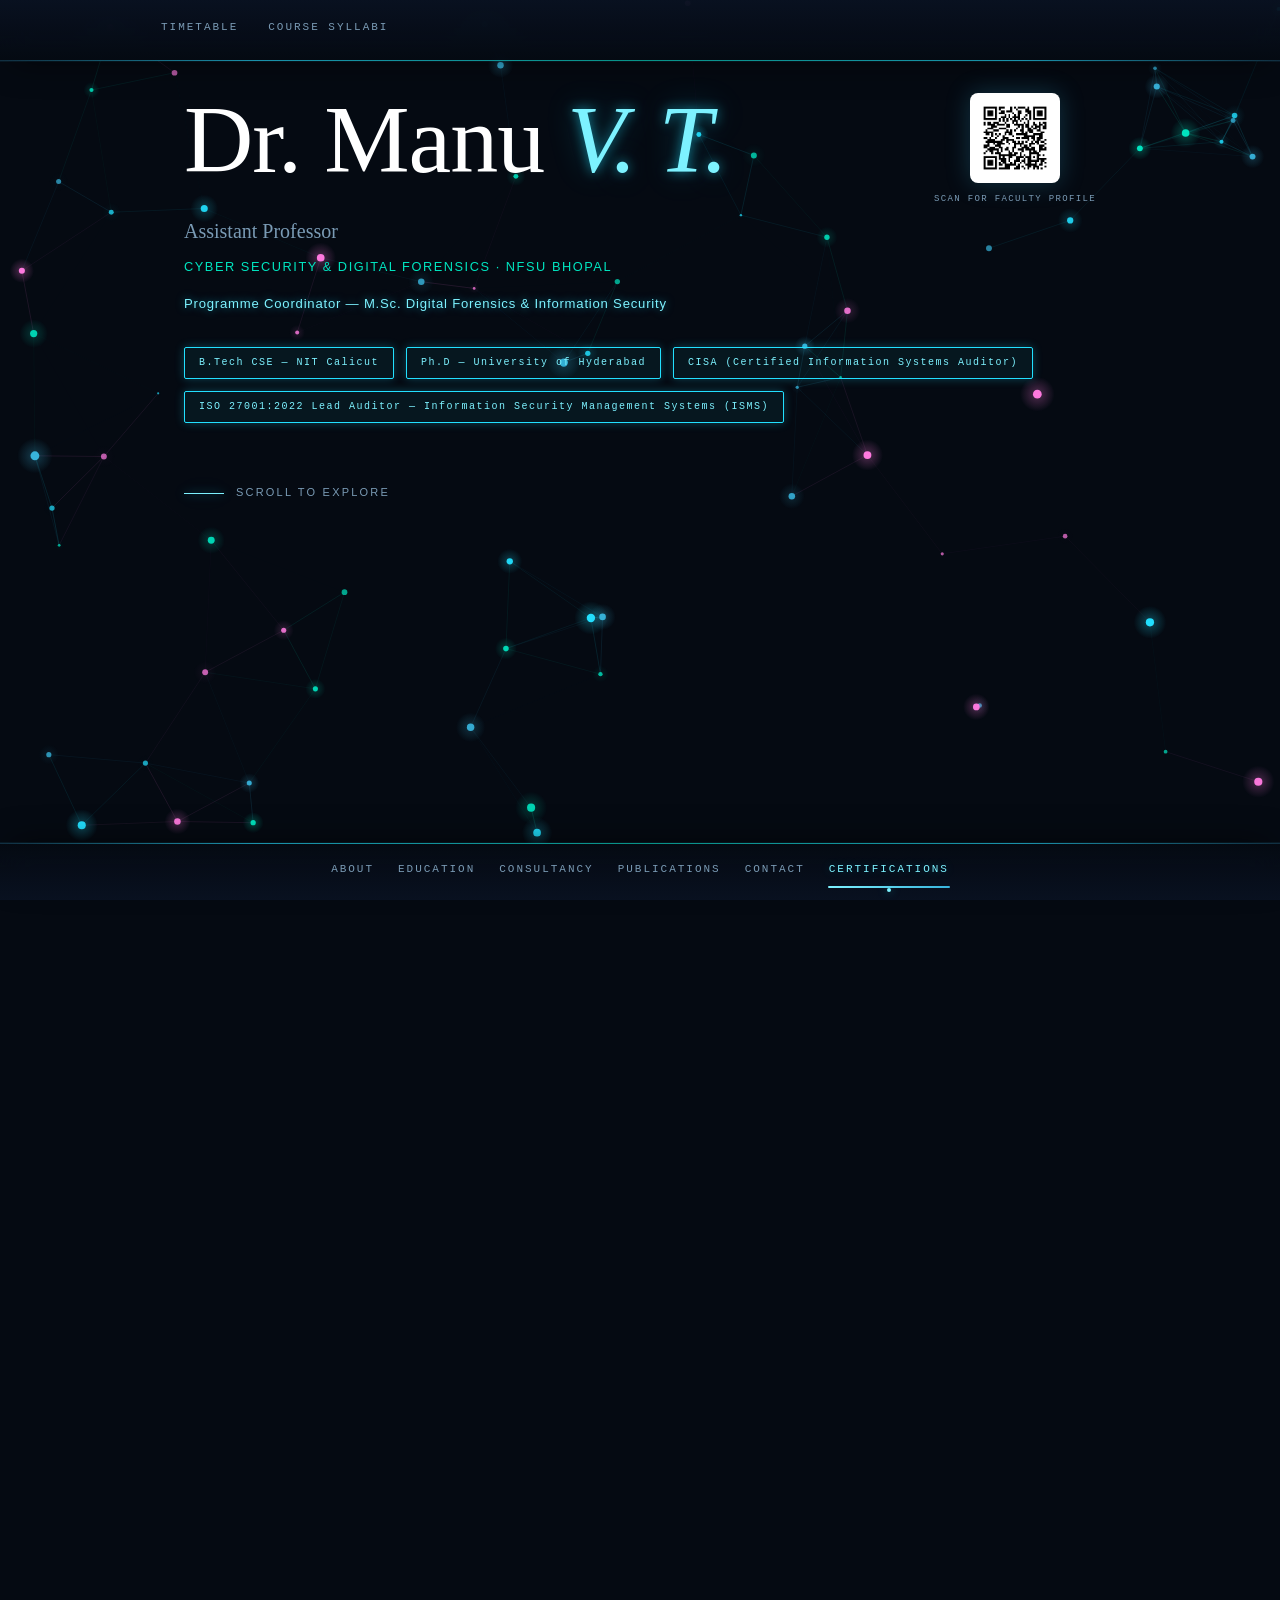
==== index.html @ 6ebebc96 "Update index.html" ====
<!DOCTYPE html>
<html lang="en"><head>
<meta charset="UTF-8">
<meta name="viewport" content="width=device-width, initial-scale=1.0">
<meta http-equiv="Content-Security-Policy" content="default-src 'self'; script-src 'self' 'unsafe-inline'; style-src 'self' 'unsafe-inline' https://fonts.googleapis.com; font-src 'self' https://fonts.gstatic.com; img-src 'self' data:; connect-src 'none'; object-src 'none'; base-uri 'self'; form-action 'none'; frame-ancestors 'none'; upgrade-insecure-requests">
<meta http-equiv="X-Content-Type-Options" content="nosniff">
<meta name="referrer" content="strict-origin-when-cross-origin">
<title>Dr. Manu V. T. | Personal Homepage</title>
<link rel="preconnect" href="https://fonts.googleapis.com/">
<link rel="preconnect" href="https://fonts.gstatic.com/" crossorigin>
<link href="https://fonts.googleapis.com/css2?family=Playfair+Display:ital,wght@0,400;0,500;0,600;1,400;1,500;1,600&family=Inter:wght@300;400;500;600;700&family=JetBrains+Mono:wght@400;500&display=swap" rel="stylesheet">
<style>
  :root {
    --bg: #050a12;
    --surface: rgba(10,20,38,0.82);
    --border: rgba(56,180,220,0.18);
    --accent: #38b4dc;
    --accent2: #00e5c0;
    --gold: #ff7ae0;
    --text: #dce8f0;
    --muted: #7a9bb5;
    --heading-font: 'Playfair Display', 'Cormorant Garamond', serif;
    --body-font: 'Inter', 'Josefin Sans', sans-serif;
    --mono-font: 'JetBrains Mono', monospace;
  }

  *, *::before, *::after { box-sizing: border-box; margin: 0; padding: 0; }
  html { scroll-behavior: smooth; scroll-padding-top: 70px; }
  body {
    background: var(--bg);
    color: var(--text);
    font-family: var(--body-font);
    font-weight: 300;
    font-size: 15px;
    line-height: 1.8;
    overflow-x: hidden;
  }

  #bg-canvas {
    position: fixed; top: 0; left: 0;
    width: 100%; height: 100%;
    z-index: 0; pointer-events: none;
  }

  .page-wrap {
    position: relative; z-index: 1;
    max-width: 960px; margin: 0 auto;
    padding: 58px 24px 96px;
  }

  .hero {
    min-height: auto; display: flex; flex-direction: column;
    justify-content: flex-start; align-items: flex-start;
    padding: 32px 0 60px;
  }
  .hero-name-row {
    display: flex; align-items: flex-end; flex-wrap: wrap;
    justify-content: space-between;
    gap: 24px; margin-bottom: 6px; width: 100%;
  }
  .hero-name-row h1 { margin-bottom: 0; }
  .hero-qr {
    display: flex; flex-direction: column; align-items: center; gap: 8px;
    opacity: 0; animation: fadeUp 0.8s ease forwards 1.1s;
  }
  .hero-qr img {
    width: 90px; height: 90px; border-radius: 8px;
    background: #fff; padding: 6px;
    box-shadow: 0 0 24px rgba(56,180,220,0.25);
  }
  .hero-qr-label {
    font-family: var(--mono-font); font-size: 9px;
    letter-spacing: 0.15em; text-transform: uppercase;
    color: var(--muted); text-align: center;
  }
  .hero h1 {
    font-family: var(--heading-font);
    font-size: clamp(3rem, 8vw, 6rem);
    font-weight: 300; line-height: 1.05;
    letter-spacing: -0.01em; color: #fff;
    margin-bottom: 16px;
    opacity: 0; animation: fadeUp 0.8s ease forwards 0.4s;
  }
  .hero h1 em { font-style: italic; color: var(--accent); }
  .hero-role {
    font-family: var(--heading-font); font-size: 1.25rem;
    font-weight: 300; color: var(--muted); margin-bottom: 6px;
    opacity: 0; animation: fadeUp 0.8s ease forwards 0.6s;
  }
  .hero-dept {
    font-family: var(--body-font); font-size: 0.8rem;
    font-weight: 400; letter-spacing: 0.12em;
    color: var(--accent2); text-transform: uppercase;
    margin-bottom: 14px;
    opacity: 0; animation: fadeUp 0.8s ease forwards 0.75s;
  }
  .hero-coord {
    font-family: var(--body-font); font-size: 0.82rem;
    font-weight: 300; letter-spacing: 0.06em;
    color: var(--pink2); margin-bottom: 32px;
    opacity: 0; animation: fadeUp 0.8s ease forwards 0.88s;
  }
  .hero-coord em { font-style: normal; font-weight: 400; }
  .hero-certs {
    display: flex; gap: 12px; flex-wrap: wrap;
    opacity: 0; animation: fadeUp 0.8s ease forwards 1.05s;
  }
  .cert-badge {
    font-family: var(--mono-font); font-size: 10px;
    letter-spacing: 0.15em; padding: 6px 14px;
    border: 1px solid var(--accent); color: var(--accent);
    border-radius: 2px; background: rgba(56,180,220,0.07);
  }
  .scroll-hint {
    margin-top: 60px; display: flex; align-items: center; gap: 12px;
    opacity: 0; animation: fadeUp 0.8s ease forwards 1.1s;
    color: var(--muted); font-size: 11px;
    letter-spacing: 0.2em; text-transform: uppercase;
  }
  .scroll-line {
    width: 40px; height: 1px; background: var(--accent);
    animation: pulse-line 2s ease-in-out infinite;
  }
  @keyframes pulse-line {
    0%,100% { opacity: 0.4; width:30px; }
    50% { opacity: 1; width: 50px; }
  }

  .sticky-nav {
    position: fixed; top: 0; left: 0; right: 0; width: 100%; z-index: 1000;
    background: linear-gradient(180deg, rgba(9,18,33,0.94), rgba(5,10,18,0.88));
    backdrop-filter: blur(16px) saturate(140%);
    border-bottom: 1px solid var(--border);
    box-shadow: 0 12px 32px -12px rgba(0,0,0,0.55), 0 1px 0 rgba(56,180,220,0.1);
    padding: 14px 24px;
    transition: border-color 0.3s ease;
  }
  .sticky-nav:hover {
    border-bottom-color: rgba(255,46,196,0.6);
    animation: nav-pink-glow 1.6s ease-in-out infinite;
  }
  @keyframes nav-pink-glow {
    0%, 100% {
      box-shadow: 0 12px 32px -12px rgba(0,0,0,0.55), 0 1px 0 rgba(56,180,220,0.1),
        0 0 14px rgba(255,46,196,0.3), 0 4px 24px rgba(255,46,196,0.15);
    }
    50% {
      box-shadow: 0 12px 32px -12px rgba(0,0,0,0.55), 0 1px 0 rgba(56,180,220,0.1),
        0 0 26px rgba(255,46,196,0.65), 0 6px 46px rgba(255,46,196,0.35);
    }
  }
  .sticky-nav::after {
    content: ''; position: absolute; left: 0; right: 0; bottom: -1px;
    height: 1px; pointer-events: none;
    background: linear-gradient(90deg, transparent, var(--accent) 20%, var(--accent2) 50%, var(--accent) 80%, transparent);
    opacity: 0.55;
  }

  .sticky-nav-bottom {
    position: fixed; bottom: 0; left: 0; right: 0; width: 100%; z-index: 1000;
    background: linear-gradient(0deg, rgba(9,18,33,0.94), rgba(5,10,18,0.88));
    backdrop-filter: blur(16px) saturate(140%);
    border-top: 1px solid var(--border);
    box-shadow: 0 -12px 32px -12px rgba(0,0,0,0.55), 0 -1px 0 rgba(56,180,220,0.1);
    padding: 12px 24px;
    transition: border-color 0.3s ease;
  }
  .sticky-nav-bottom:hover {
    border-top-color: rgba(255,46,196,0.6);
    animation: nav-pink-glow-bottom 1.6s ease-in-out infinite;
  }
  @keyframes nav-pink-glow-bottom {
    0%, 100% {
      box-shadow: 0 -12px 32px -12px rgba(0,0,0,0.55), 0 -1px 0 rgba(56,180,220,0.1),
        0 0 14px rgba(255,46,196,0.3), 0 -4px 24px rgba(255,46,196,0.15);
    }
    50% {
      box-shadow: 0 -12px 32px -12px rgba(0,0,0,0.55), 0 -1px 0 rgba(56,180,220,0.1),
        0 0 26px rgba(255,46,196,0.65), 0 -6px 46px rgba(255,46,196,0.35);
    }
  }
  .sticky-nav-bottom::after {
    content: ''; position: absolute; left: 0; right: 0; top: -1px;
    height: 1px; pointer-events: none;
    background: linear-gradient(90deg, transparent, var(--pink) 20%, var(--accent2) 50%, var(--pink) 80%, transparent);
    opacity: 0.55;
  }
  .sticky-nav-bottom .nav-inner { gap: 22px; justify-content: center; }
  .nav-inner { display: flex; gap: 28px; flex-wrap: wrap; max-width: 960px; margin: 0 auto; }
  .nav-inner a {
    position: relative;
    font-family: var(--mono-font); font-size: 11px;
    letter-spacing: 0.18em; text-transform: uppercase;
    color: var(--muted); text-decoration: none;
    padding: 4px 1px 8px;
    transition: color 0.25s ease, transform 0.25s ease, text-shadow 0.25s ease;
  }
  .nav-inner a::before {
    content: ''; position: absolute; left: 50%; bottom: 0;
    width: 4px; height: 4px; border-radius: 50%;
    background: var(--accent2); opacity: 0;
    transform: translate(-50%, 4px) scale(0.5);
    transition: opacity 0.25s ease, transform 0.25s ease;
  }
  .nav-inner a::after {
    content: ''; position: absolute; left: 50%; right: 50%; bottom: 0;
    height: 2px; border-radius: 2px;
    background: linear-gradient(90deg, var(--accent), var(--accent2));
    transition: left 0.3s cubic-bezier(.4,0,.2,1), right 0.3s cubic-bezier(.4,0,.2,1);
  }
  .nav-inner a:hover {
    color: #fff; transform: translateY(-2px);
    text-shadow: 0 0 14px rgba(56,180,220,0.55);
  }
  .nav-inner a:hover::after { left: 0; right: 0; }
  .nav-inner a:hover::before { opacity: 1; transform: translate(-50%, 4px) scale(1); }
  .nav-inner a.active { color: var(--accent2); }
  .nav-inner a.active::after { left: 0; right: 0; background: linear-gradient(90deg, var(--accent2), var(--accent)); }
  .nav-inner a.active::before { opacity: 1; transform: translate(-50%, 4px) scale(1); }

  .section { padding: 72px 0 0; content-visibility: auto; contain-intrinsic-size: 1px 800px; }
  .section-label {
    font-family: var(--mono-font); font-size: 10px;
    letter-spacing: 0.35em; text-transform: uppercase;
    color: var(--accent2); margin-bottom: 10px;
  }
  .section-title {
    font-family: var(--heading-font);
    font-size: clamp(1.8rem, 4vw, 2.8rem);
    font-weight: 300; color: #fff; margin-bottom: 32px;
    position: relative; display: inline-block;
  }
  .section-title::after {
    content: ''; display: block; height: 1px;
    background: linear-gradient(90deg, var(--accent), transparent);
    margin-top: 10px; width: 100%;
  }

  .about-text p {
    color: var(--text); font-size: 0.95rem;
    line-height: 1.95; margin-bottom: 1.2em; opacity: 0.9;
  }
  .about-text p:first-child::first-letter {
    font-family: var(--heading-font); font-size: 3.5em;
    float: left; line-height: 0.8; margin-right: 10px;
    margin-top: 6px; color: var(--accent); font-style: italic;
  }

  .acc-item {
    border: 1px solid rgba(255,255,255,0.14);
    border-radius: 14px;
    overflow: hidden;
    background:
      linear-gradient(180deg, rgba(255,255,255,0.30) 0%, rgba(255,255,255,0.08) 22%, rgba(255,255,255,0) 46%),
      linear-gradient(155deg, rgba(255,255,255,0.09), rgba(255,255,255,0.02) 40%, rgba(56,180,220,0.06) 100%);
    backdrop-filter: blur(18px) saturate(180%);
    -webkit-backdrop-filter: blur(18px) saturate(180%);
    box-shadow: 0 8px 32px rgba(0,0,0,0.35), inset 0 1.5px 0 rgba(255,255,255,0.35), inset 0 0 40px rgba(255,255,255,0.03);
    transition: border-color 0.25s ease, box-shadow 0.25s ease, transform 0.25s ease;
    position: relative;
  }
  .acc-item::after {
    content: ''; position: absolute; top: -60%; left: -20%;
    width: 60%; height: 220%;
    background: linear-gradient(120deg, rgba(255,255,255,0.14), rgba(255,255,255,0) 60%);
    transform: rotate(20deg); pointer-events: none; z-index: 0;
  }
  .acc-item.open { border-color: var(--accent); }
  .acc-trigger {
    display: flex; align-items: center;
    justify-content: space-between;
    width: 100%; text-align: left;
    padding: 16px 22px; cursor: pointer;
    user-select: none; gap: 16px;
    background: none; border: none; color: inherit; font: inherit;
    position: relative; z-index: 1;
  }
  .acc-chevron {
    width: 18px; height: 18px; flex-shrink: 0;
    transition: transform 0.35s ease; color: var(--accent);
  }
  .acc-item.open .acc-chevron { transform: rotate(180deg); }
  .acc-body {
    max-height: 0; overflow: hidden;
    transition: max-height 0.42s cubic-bezier(0.4,0,0.2,1);
    position: relative; z-index: 1;
  }
  .acc-item.open .acc-body { max-height: 1200px; }
  .syl-accordion .acc-item.open .acc-body { max-height: 8000px; }

  .tt-accordion { display: flex; flex-direction: column; gap: 8px; }
  .tt-trigger:hover .tt-day-name { color: var(--accent); }
  .tt-day-name {
    font-family: var(--heading-font); font-size: 1.25rem;
    font-weight: 400; color: #fff;
    transition: color 0.2s; min-width: 110px;
  }
  .tt-day-preview { display: flex; gap: 7px; flex-wrap: wrap; flex: 1; }
  .tt-preview-chip {
    font-family: var(--mono-font); font-size: 9px;
    letter-spacing: 0.12em; padding: 3px 9px;
    border-radius: 2px; border: 1px solid rgba(56,180,220,0.25);
    color: var(--accent2); background: rgba(0,229,192,0.06);
    text-transform: uppercase; white-space: nowrap;
  }
  .tt-slots { border-top: 1px solid var(--border); display: flex; flex-direction: column; }
  .tt-slot {
    display: flex; align-items: stretch;
    border-bottom: 1px solid rgba(56,180,220,0.07);
    transition: background 0.18s;
  }
  .tt-slot:last-child { border-bottom: none; }
  .tt-slot:hover { background: rgba(56,180,220,0.04); }
  .tt-slot-time {
    font-family: var(--mono-font); font-size: 9px;
    color: var(--muted); letter-spacing: 0.08em; line-height: 1.5;
    padding: 14px 16px; min-width: 96px;
    border-right: 1px solid rgba(56,180,220,0.15);
    display: flex; flex-direction: column; justify-content: center;
    background: rgba(56,180,220,0.02); white-space: nowrap;
  }
  .tt-slot-content {
    padding: 14px 20px; flex: 1;
    display: flex; flex-direction: column; justify-content: center;
  }
  .tt-subject {
    font-family: var(--body-font); font-size: 0.82rem;
    font-weight: 600; color: var(--accent2);
    letter-spacing: 0.04em; display: block;
  }
  .tt-sub {
    font-family: var(--body-font); font-size: 0.72rem;
    font-weight: 300; color: var(--muted);
    display: block; margin-top: 2px;
  }
  .tt-slot-free .tt-slot-content {
    font-family: var(--mono-font); font-size: 9px;
    color: rgba(122,155,181,0.35); letter-spacing: 0.15em; text-transform: uppercase;
  }
  .tt-slot-lunch .tt-slot-time { color: var(--gold); }
  .tt-slot-lunch .tt-slot-content {
    font-family: var(--mono-font); font-size: 9px;
    color: var(--gold); letter-spacing: 0.2em; text-transform: uppercase;
  }
  .tt-slot-clash { background: rgba(220,70,70,0.08); }
  .tt-slot-clash .tt-slot-time { color: #ff6b6b; border-right-color: rgba(255,107,107,0.25); }
  .tt-slot-clash .tt-subject { color: #ff6b6b; }
  .tt-slot-clash .tt-sub { color: rgba(255,140,140,0.75); }

  .pub-filter { display: flex; gap: 8px; flex-wrap: wrap; margin-bottom: 32px; }
  .filter-btn {
    font-family: var(--mono-font); font-size: 10px;
    letter-spacing: 0.15em; padding: 7px 18px;
    border: 1px solid var(--border); background: transparent;
    color: var(--muted); cursor: pointer;
    text-transform: uppercase; border-radius: 2px; transition: all 0.2s;
  }
  .filter-btn.active, .filter-btn:hover {
    border-color: var(--accent); color: var(--accent);
    background: rgba(56,180,220,0.08);
  }
  .pub-group-title {
    font-family: var(--heading-font); font-size: 1.05rem;
    font-style: italic; color: var(--gold);
    margin: 36px 0 16px; padding-bottom: 8px;
    border-bottom: 1px solid rgba(255,122,224,0.15);
  }
  .pub-item {
    display: flex; gap: 18px; padding: 20px 20px 20px 0;
    border-bottom: 1px solid var(--border); transition: background 0.2s;
  }
  .pub-item:hover { background: rgba(56,180,220,0.04); }
  .pub-num { font-family: var(--mono-font); font-size: 11px; color: var(--muted); min-width: 26px; padding-top: 3px; }
  .pub-body { flex: 1; }
  .pub-tags { display: flex; gap: 6px; flex-wrap: wrap; margin-bottom: 8px; }
  .tag { font-family: var(--mono-font); font-size: 9px; letter-spacing: 0.15em; padding: 2px 8px; border-radius: 2px; text-transform: uppercase; }
  .tag.q1 { background: rgba(255,122,224,0.15); color: var(--gold); border: 1px solid rgba(255,122,224,0.3); }
  .tag.q2 { background: rgba(0,229,192,0.1); color: var(--accent2); border: 1px solid rgba(0,229,192,0.25); }
  .tag.scopus { background: rgba(56,180,220,0.1); color: var(--accent); border: 1px solid var(--border); }
  .tag.book { background: rgba(160,120,200,0.12); color: #c8a8e8; border: 1px solid rgba(160,120,200,0.25); }
  .tag.misc { background: rgba(120,140,160,0.1); color: #8aa0b8; border: 1px solid rgba(120,140,160,0.2); }
  .tag.cite { background: transparent; color: var(--muted); border: 1px solid var(--border); }
  .pub-text { font-size: 0.88rem; line-height: 1.7; color: var(--text); opacity: 0.9; }
  .pub-text em { color: var(--accent); font-style: italic; }
  .pub-doi {
    display: inline-block; margin-top: 8px;
    font-family: var(--mono-font); font-size: 10px;
    color: var(--accent2); text-decoration: none;
    border-bottom: 1px solid transparent; transition: border-color 0.2s;
  }
  .pub-doi:hover { border-color: var(--accent2); }

  .contact-grid { display: grid; grid-template-columns: repeat(auto-fit, minmax(280px, 1fr)); gap: 16px; }
  .contact-card {
    padding: 22px 24px; border: 1px solid rgba(255,255,255,0.14);
    border-radius: 14px;
    background:
      linear-gradient(180deg, rgba(255,255,255,0.30) 0%, rgba(255,255,255,0.08) 22%, rgba(255,255,255,0) 46%),
      linear-gradient(155deg, rgba(255,255,255,0.09), rgba(255,255,255,0.02) 40%, rgba(56,180,220,0.06) 100%);
    backdrop-filter: blur(18px) saturate(180%);
    -webkit-backdrop-filter: blur(18px) saturate(180%);
    box-shadow: 0 8px 32px rgba(0,0,0,0.35), inset 0 1.5px 0 rgba(255,255,255,0.35), inset 0 0 40px rgba(255,255,255,0.03);
    transition: transform 0.3s ease, box-shadow 0.3s ease, border-color 0.3s ease;
    position: relative; overflow: hidden;
  }
  .contact-card::after {
    content: ''; position: absolute; top: -60%; left: -20%;
    width: 60%; height: 220%;
    background: linear-gradient(120deg, rgba(255,255,255,0.16), rgba(255,255,255,0) 60%);
    transform: rotate(20deg); pointer-events: none;
  }
  .contact-card:hover {
    border-color: rgba(56,180,220,0.5);
    transform: translateY(-4px);
    box-shadow: 0 16px 44px rgba(0,0,0,0.45), 0 0 24px rgba(56,180,220,0.18), inset 0 1px 0 rgba(255,255,255,0.22);
  }
  .contact-label { font-family: var(--mono-font); font-size: 9px; letter-spacing: 0.25em; text-transform: uppercase; color: var(--muted); margin-bottom: 6px; position: relative; z-index: 1; }
  .contact-val { font-size: 0.88rem; color: var(--text); position: relative; z-index: 1; }
  .contact-val a { color: var(--accent); text-decoration: none; border-bottom: 1px solid transparent; transition: border-color 0.2s; }
  .contact-val a:hover { border-color: var(--accent); }

  .timeline { position: relative; padding-left: 24px; }
  .timeline::before {
    content: ''; position: absolute; left: 0; top: 8px; bottom: 8px;
    width: 1px; background: linear-gradient(to bottom, var(--accent), transparent);
  }
  .tl-item { position: relative; margin-bottom: 36px; padding-left: 20px; }
  .tl-item::before {
    content: ''; position: absolute; left: -28px; top: 8px;
    width: 8px; height: 8px; border-radius: 50%;
    background: var(--accent); box-shadow: 0 0 12px var(--accent);
  }
  .tl-year { font-family: var(--mono-font); font-size: 10px; letter-spacing: 0.2em; color: var(--accent2); margin-bottom: 4px; }
  .tl-degree { font-family: var(--heading-font); font-size: 1.3rem; font-weight: 400; color: #fff; margin-bottom: 4px; }
  .tl-inst { font-size: 0.85rem; color: var(--muted); line-height: 1.6; }

  .cert-grid { display: grid; grid-template-columns: repeat(auto-fit, minmax(240px, 1fr)); gap: 16px; }
  .cert-card {
    padding: 24px; border: 1px solid rgba(255,255,255,0.14);
    border-radius: 14px;
    background:
      linear-gradient(180deg, rgba(255,255,255,0.30) 0%, rgba(255,255,255,0.08) 22%, rgba(255,255,255,0) 46%),
      linear-gradient(155deg, rgba(255,255,255,0.09), rgba(255,255,255,0.02) 40%, rgba(56,180,220,0.06) 100%);
    backdrop-filter: blur(18px) saturate(180%);
    -webkit-backdrop-filter: blur(18px) saturate(180%);
    box-shadow: 0 8px 32px rgba(0,0,0,0.35), inset 0 1.5px 0 rgba(255,255,255,0.35), inset 0 0 40px rgba(255,255,255,0.03);
    transition: transform 0.3s ease, box-shadow 0.3s ease, border-color 0.3s ease;
    position: relative; overflow: hidden;
  }
  .cert-card::after {
    content: ''; position: absolute; top: -60%; left: -20%;
    width: 60%; height: 220%;
    background: linear-gradient(120deg, rgba(255,255,255,0.16), rgba(255,255,255,0) 60%);
    transform: rotate(20deg); pointer-events: none;
  }
  .cert-card::before {
    content: ''; position: absolute; top: 0; left: 0; right: 0;
    height: 2px; background: linear-gradient(90deg, var(--accent), var(--accent2));
    opacity: 0; transition: opacity 0.25s;
  }
  .cert-card:hover {
    border-color: rgba(56,180,220,0.5);
    transform: translateY(-4px);
    box-shadow: 0 16px 44px rgba(0,0,0,0.45), 0 0 24px rgba(56,180,220,0.18), inset 0 1px 0 rgba(255,255,255,0.22);
  }
  .cert-card:hover::before { opacity: 1; }
  .cert-title { font-family: var(--heading-font); font-size: 1.1rem; font-weight: 600; color: var(--gold); margin-bottom: 6px; position: relative; z-index: 1; }
  .cert-body { font-size: 0.82rem; color: var(--muted); line-height: 1.6; position: relative; z-index: 1; }
  .cert-status { display: inline-block; margin-top: 10px; font-family: var(--mono-font); font-size: 9px; letter-spacing: 0.15em; color: var(--accent2); text-transform: uppercase; position: relative; z-index: 1; }
  .cert-group-label { margin-bottom: 12px; font-family: var(--mono-font); font-size: 10px; letter-spacing: 0.2em; color: var(--gold); text-transform: uppercase; }
  .cert-group-label.spaced { margin-top: 32px; }

  .consultancy-ref {
    font-family: var(--mono-font); font-size: 10px;
    letter-spacing: 0.1em; color: var(--muted);
    border: 1px solid var(--border);
    border-left: 3px solid var(--accent2);
    border-radius: 0 4px 4px 0;
    padding: 14px 20px; margin-bottom: 36px;
    background: rgba(0,229,192,0.04); line-height: 2;
  }
  .consultancy-ref span { color: var(--accent2); }

  .cs-tier-table {
    width: 100%; border-collapse: collapse;
    border: 1px solid var(--border); border-radius: 6px;
    overflow: hidden;
  }
  .cs-tier-table thead th {
    font-family: var(--mono-font); font-size: 9px;
    letter-spacing: 0.22em; text-transform: uppercase;
    color: var(--muted); padding: 13px 16px;
    background: rgba(56,180,220,0.07);
    border-bottom: 1px solid var(--border);
    text-align: left;
  }
  .cs-tier-table thead th:not(:last-child) { border-right: 1px solid var(--border); }
  .cs-tier-table tbody td {
    padding: 18px 16px; font-size: 0.86rem;
    color: var(--text); border-bottom: 1px solid rgba(56,180,220,0.07);
    vertical-align: middle;
  }
  .cs-tier-table tbody td:not(:last-child) { border-right: 1px solid rgba(56,180,220,0.07); }
  .cs-tier-table tbody tr:last-child td { border-bottom: none; }
  .cs-tier-table tbody tr:hover td { background: rgba(56,180,220,0.04); }
  .cs-svc-name { font-size: 0.88rem; color: var(--text); opacity: 0.9; }
  .cs-svc-sub {
    display: block; font-family: var(--mono-font);
    font-size: 8.5px; letter-spacing: 0.1em;
    color: var(--muted); margin-top: 4px; text-transform: uppercase;
  }
  .cs-price {
    font-family: var(--mono-font); font-size: 0.88rem;
    color: var(--accent2); letter-spacing: 0.04em; white-space: nowrap;
  }
  .cs-same {
    display: inline-block; font-family: var(--mono-font);
    font-size: 7px; letter-spacing: 0.12em; text-transform: uppercase;
    color: rgba(0,229,192,0.45); border: 1px solid rgba(0,229,192,0.18);
    border-radius: 2px; padding: 1px 5px; margin-left: 6px; vertical-align: middle;
  }

  .cs-rows { display: flex; flex-direction: column; gap: 10px; }
  .cs-row {
    display: flex; align-items: center; justify-content: space-between;
    gap: 20px; padding: 16px 20px;
    border: 1px solid var(--border); border-radius: 5px;
    background: var(--surface); backdrop-filter: blur(6px);
    transition: border-color 0.22s, transform 0.22s;
  }
  .cs-row:hover { border-color: rgba(56,180,220,0.5); transform: translateX(4px); }
  .cs-row-name { font-size: 0.88rem; color: var(--text); opacity: 0.92; }
  .cs-row-price {
    font-family: var(--mono-font); font-size: 0.82rem;
    color: var(--accent2); white-space: nowrap; text-align: right; flex-shrink: 0;
  }
  .cs-row-price .cs-unit {
    display: block; font-size: 8px; letter-spacing: 0.1em;
    color: var(--muted); margin-top: 3px; text-transform: uppercase;
  }
  .cs-scope {
    font-family: var(--mono-font); font-size: 9px;
    letter-spacing: 0.12em; text-transform: uppercase;
    color: rgba(122,155,181,0.5);
  }

  .cs-accordion { display: flex; flex-direction: column; gap: 10px; margin-top: 8px; }
  .cs-acc-trigger:hover .cs-acc-title { color: var(--accent); }
  .cs-acc-title {
    font-family: var(--mono-font); font-size: 10px;
    letter-spacing: 0.28em; text-transform: uppercase;
    color: var(--gold); transition: color 0.2s;
  }
  .cs-acc-inner { padding: 20px 22px 24px; }
  .acc-item.open .cs-acc-inner { border-top: 1px solid var(--border); }

  .cs-notes { display: flex; flex-direction: column; gap: 10px; margin-top: 30px; }
  .cs-note {
    display: flex; align-items: flex-start; gap: 16px;
    font-family: var(--mono-font); font-size: 10px;
    letter-spacing: 0.07em; color: rgba(122,155,181,0.6); line-height: 1.7;
  }
  .cs-note-num { font-size: 9px; color: var(--accent); flex-shrink: 0; padding-top: 1px; }

  /* Course Syllabi accordion */
  .syl-accordion { display: flex; flex-direction: column; gap: 8px; }
  .syl-trigger:hover .syl-title { color: var(--accent); }
  .syl-code {
    font-family: var(--mono-font); font-size: 9px;
    letter-spacing: 0.14em; text-transform: uppercase;
    color: var(--muted); display: block; margin-bottom: 3px;
  }
  .syl-title {
    font-family: var(--heading-font); font-size: 1.15rem;
    font-weight: 400; color: #fff; transition: color 0.2s;
  }
  .syl-head-text { flex: 1; min-width: 0; text-align: left; }
  .syl-body-inner { padding: 4px 22px 26px; border-top: 1px solid var(--border); }
  .acc-item.open .syl-body-inner { padding-top: 20px; }
  .syl-block-label {
    font-family: var(--mono-font); font-size: 9px;
    letter-spacing: 0.28em; text-transform: uppercase;
    color: var(--accent2); margin: 26px 0 10px;
  }
  .syl-block-label:first-child { margin-top: 4px; }
  .syl-objective {
    font-size: 0.86rem; color: var(--text); opacity: 0.9;
    line-height: 1.85; border-left: 2px solid var(--accent);
    padding-left: 16px;
  }
  .syl-unit { margin-bottom: 16px; }
  .syl-unit-head {
    display: flex; align-items: baseline; gap: 10px; flex-wrap: wrap;
    margin-bottom: 6px;
  }
  .syl-unit-tag {
    font-family: var(--mono-font); font-size: 9px;
    letter-spacing: 0.18em; text-transform: uppercase; color: var(--gold);
  }
  .syl-unit-title { font-family: var(--heading-font); font-size: 1rem; color: #fff; }
  .syl-unit p { font-size: 0.82rem; color: var(--muted); line-height: 1.75; margin-bottom: 6px; }
  ol.syl-list { list-style: none; counter-reset: syl; padding: 0; margin: 0; }
  ol.syl-list li {
    counter-increment: syl; position: relative; padding-left: 26px;
    font-size: 0.85rem; color: var(--text); opacity: 0.92;
    margin-bottom: 10px; line-height: 1.7;
  }
  ol.syl-list li::before {
    content: counter(syl); position: absolute; left: 0; top: 0;
    font-family: var(--mono-font); font-size: 10px; color: var(--accent2);
  }
  ul.syl-refs { list-style: none; padding: 0; margin: 0; }
  ul.syl-refs li {
    font-size: 0.8rem; color: var(--muted); line-height: 1.7;
    padding: 8px 0; border-bottom: 1px solid rgba(56,180,220,0.07);
  }
  ul.syl-refs li:last-child { border-bottom: none; }
  .syl-joint-note {
    font-family: var(--mono-font); font-size: 9.5px; color: var(--muted);
    font-style: italic; margin: 4px 0 20px; letter-spacing: 0.03em;
  }

  footer {
    margin-top: 100px; padding: 30px 0;
    border-top: 1px solid var(--border);
    display: flex; justify-content: space-between;
    align-items: center; flex-wrap: wrap; gap: 12px;
  }
  .footer-name { font-family: var(--heading-font); font-size: 1rem; font-style: italic; color: var(--muted); }
  .clock { font-family: var(--mono-font); font-size: 12px; color: var(--accent); letter-spacing: 0.1em; }

  @keyframes fadeUp {
    from { opacity: 0; transform: translateY(22px); }
    to   { opacity: 1; transform: translateY(0); }
  }
  .fade-in { opacity: 0; transform: translateY(20px); transition: opacity 0.7s ease, transform 0.7s ease; }
  .fade-in.visible { opacity: 1; transform: none; }
  .pub-group.hidden { display: none; }
  .divider { height: 1px; background: linear-gradient(90deg, transparent, var(--border), transparent); margin: 64px 0 0; }

  ::-webkit-scrollbar { width: 6px; }
  ::-webkit-scrollbar-track { background: var(--bg); }
  ::-webkit-scrollbar-thumb { background: rgba(56,180,220,0.3); border-radius: 3px; }

  .section-intro {
    font-family: var(--mono-font); font-size: 10px;
    letter-spacing: 0.08em; color: var(--muted);
    margin: -20px 0 28px; line-height: 1.9;
  }
  .inline-accent { color: var(--accent); font-size: 0.82rem; }

  @media (prefers-reduced-motion: reduce) {
    *, *::before, *::after { animation-duration: 0.001ms !important; animation-iteration-count: 1 !important; transition-duration: 0.001ms !important; scroll-behavior: auto !important; }
  }

  /* ---- Pink neon glow accents ---- */
  :root {
    --pink: #22e0ff;
    --pink2: #7df2ff;
    --pink-glow: rgba(34, 224, 255, 0.55);
    --pink-glow-soft: rgba(34, 224, 255, 0.28);
  }

  .hero h1 em {
    color: var(--pink2);
    text-shadow: 0 0 12px var(--pink-glow), 0 0 32px var(--pink-glow-soft);
  }
  .hero-coord {
    text-shadow: 0 0 8px var(--pink-glow);
    animation: fadeUp 0.8s ease forwards 0.88s, coord-blink 1.8s ease-in-out 1.7s infinite;
  }
  .hero-coord em {
    text-shadow: 0 0 8px var(--pink-glow);
    animation: coord-blink 1.8s ease-in-out 1.7s infinite;
  }
  @keyframes coord-blink {
    0%, 100% {
      text-shadow: 0 0 6px var(--pink-glow);
    }
    50% {
      color: var(--pink2);
      text-shadow: 0 0 10px var(--pink), 0 0 24px var(--pink), 0 0 48px var(--pink-glow), 0 0 80px var(--pink-glow-soft);
    }
  }
  .cert-badge {
    border-color: var(--pink); color: var(--pink2);
    background: rgba(34,224,255,0.06);
    box-shadow: 0 0 10px var(--pink-glow-soft);
    transition: box-shadow 0.25s ease, transform 0.25s ease;
  }
  .cert-badge:hover {
    box-shadow: 0 0 16px var(--pink-glow), 0 0 34px var(--pink-glow-soft);
    transform: translateY(-1px);
  }
  .scroll-line {
    background: var(--pink2);
    box-shadow: 0 0 10px var(--pink-glow), 0 0 20px var(--pink-glow-soft);
  }

  .sticky-nav::after {
    background: linear-gradient(90deg, transparent, var(--pink) 20%, var(--accent2) 50%, var(--pink) 80%, transparent);
  }
  .nav-inner a:hover {
    text-shadow: 0 0 14px var(--pink-glow), 0 0 26px var(--pink-glow-soft);
  }
  .nav-inner a::before { background: var(--pink2); }
  .nav-inner a:hover::before { box-shadow: 0 0 8px var(--pink-glow); }
  .nav-inner a::after { background: linear-gradient(90deg, var(--pink), var(--accent2)); }
  .nav-inner a.active { color: var(--pink2); text-shadow: 0 0 10px var(--pink-glow-soft); }
  .nav-inner a.active::after { background: linear-gradient(90deg, var(--pink2), var(--accent)); }
  .nav-inner a.active::before { background: var(--pink2); box-shadow: 0 0 8px var(--pink-glow); }

  .section-title {
    text-shadow: 0 0 18px rgba(255,255,255,0.08);
  }
  .section-title::after {
    background: linear-gradient(90deg, var(--pink), transparent);
    box-shadow: 0 0 10px var(--pink-glow-soft);
  }
  .section-label { text-shadow: 0 0 8px rgba(0,229,192,0.25); }

  .about-text p:first-child::first-letter {
    color: var(--pink2);
    text-shadow: 0 0 16px var(--pink-glow);
  }

  .acc-item { transition: border-color 0.25s, box-shadow 0.25s, transform 0.25s; }
  .acc-item:hover {
    border-color: var(--pink);
    box-shadow: 0 8px 32px rgba(0,0,0,0.35), inset 0 1px 0 rgba(255,255,255,0.15), 0 0 18px var(--pink-glow-soft);
    transform: translateY(-2px);
  }
  .acc-item.open {
    border-color: var(--pink);
    box-shadow: 0 8px 32px rgba(0,0,0,0.35), inset 0 1px 0 rgba(255,255,255,0.15), 0 0 24px var(--pink-glow-soft), 0 0 44px rgba(34,224,255,0.12);
  }
  .acc-item.open .acc-chevron { color: var(--pink2); filter: drop-shadow(0 0 6px var(--pink-glow)); }
  .syl-trigger:hover .syl-title { color: var(--pink2); text-shadow: 0 0 10px var(--pink-glow-soft); }
  .syl-code { text-shadow: 0 0 6px rgba(56,180,220,0.3); }

  .tt-trigger:hover .tt-day-name { color: var(--pink2); text-shadow: 0 0 12px var(--pink-glow-soft); }
  .tt-preview-chip {
    transition: box-shadow 0.2s ease, border-color 0.2s ease, color 0.2s ease;
  }
  .tt-preview-chip:hover {
    border-color: var(--pink); color: var(--pink2);
    box-shadow: 0 0 10px var(--pink-glow-soft);
  }

  .clock { text-shadow: 0 0 10px rgba(56,180,220,0.4); }
  .footer-name { text-shadow: 0 0 10px var(--pink-glow-soft); }

  .divider {
    background: linear-gradient(90deg, transparent, var(--pink-glow-soft), transparent);
    box-shadow: 0 0 12px var(--pink-glow-soft);
  }

  ::-webkit-scrollbar-thumb {
    background: rgba(34,224,255,0.35);
    box-shadow: 0 0 8px var(--pink-glow-soft);
  }

  .cs-price { text-shadow: 0 0 8px var(--pink-glow-soft); }
  .inline-accent { text-shadow: 0 0 6px rgba(56,180,220,0.3); }

</style>
</head>
<body>

<canvas id="bg-canvas" aria-hidden="true" width="1920" height="913" style="width: 1280px; height: 609px;"></canvas>

<div class="page-wrap">

  <nav class="sticky-nav">
    <div class="nav-inner">
      <a href="#timetable">Timetable</a>
      <a href="#syllabi">Course Syllabi</a>
    </div>
  </nav>

  <nav class="sticky-nav-bottom">
    <div class="nav-inner">
      <a href="#about">About</a>
      <a href="#education">Education</a>
      <a href="#consultancy">Consultancy</a>
      <a href="#publications">Publications</a>
      <a href="#contact">Contact</a>
      <a href="#certifications">Certifications</a>
    </div>
  </nav>

  <section class="hero" id="home">
    <div class="hero-name-row">
      <h1>Dr. Manu <em>V. T.</em></h1>
      <div class="hero-qr">
        <img src="[data-uri]" alt="QR code linking to NFSU Faculty Profile" />
        <div class="hero-qr-label">Scan for Faculty Profile</div>
      </div>
    </div>
    <div class="hero-role">Assistant Professor</div>
    <div class="hero-dept">Cyber Security &amp; Digital Forensics · NFSU Bhopal</div>
    <div class="hero-coord">Programme Coordinator — <em>M.Sc. Digital Forensics &amp; Information Security</em></div>
    <div class="hero-certs">
      <span class="cert-badge">B.Tech CSE — NIT Calicut</span>
      <span class="cert-badge">Ph.D — University of Hyderabad</span>
      <span class="cert-badge">CISA (Certified Information Systems Auditor)</span>
      <span class="cert-badge">ISO 27001:2022 Lead Auditor — Information Security Management Systems (ISMS)</span>
    </div>
    <div class="scroll-hint">
      <span class="scroll-line"></span>
      <span>Scroll to explore</span>
    </div>
  </section>


  <section class="section fade-in" id="timetable">
    <h2 class="section-title">Academic Timetable</h2>
    <div class="tt-accordion" data-accordion="">

      <div class="acc-item tt-day">
        <button class="acc-trigger tt-trigger" aria-expanded="false">
          <span class="tt-day-name">Monday</span>
          <div class="tt-day-preview">
            <span class="tt-preview-chip">CompFor</span><span class="tt-preview-chip">AVA</span><span class="tt-preview-chip">CSAC</span>
          </div>
          <svg class="acc-chevron" viewBox="0 0 24 24" fill="none" stroke="currentColor" stroke-width="2"><polyline points="6 9 12 15 18 9"></polyline></svg>
        </button>
        <div class="acc-body"><div class="tt-slots">
          <div class="tt-slot"><div class="tt-slot-time">10:30&#8211;11:00</div><div class="tt-slot-content"><span class="tt-subject">Computer Forensics</span></div></div>
          <div class="tt-slot"><div class="tt-slot-time">11:00&#8211;11:30</div><div class="tt-slot-content"><span class="tt-subject">Computer Forensics</span><span class="tt-sub">(continued)</span></div></div>
          <div class="tt-slot"><div class="tt-slot-time">11:30&#8211;12:00</div><div class="tt-slot-content"><span class="tt-subject">Audio Recognition &amp; Video Analysis</span><span class="tt-sub">FSMS24 SPIII-P3 &middot; M.Sc. FS, Forensic Physics Spec., Sem III &middot; w/ Dr. Praveen Kumar Yadav</span></div></div>
          <div class="tt-slot"><div class="tt-slot-time">12:00&#8211;12:30</div><div class="tt-slot-content"><span class="tt-subject">Audio Recognition &amp; Video Analysis</span><span class="tt-sub">(continued)</span></div></div>
          <div class="tt-slot tt-slot-free"><div class="tt-slot-time">12:30&#8211;13:00</div><div class="tt-slot-content">Free</div></div>
          <div class="tt-slot tt-slot-free"><div class="tt-slot-time">13:00&#8211;13:30</div><div class="tt-slot-content">Free</div></div>
          <div class="tt-slot tt-slot-lunch"><div class="tt-slot-time">13:30&#8211;14:00</div><div class="tt-slot-content">&#8212; Lunch Break &#8212;</div></div>
          <div class="tt-slot tt-slot-free"><div class="tt-slot-time">14:00&#8211;14:30</div><div class="tt-slot-content">Free</div></div>
          <div class="tt-slot tt-slot-free"><div class="tt-slot-time">14:30&#8211;15:00</div><div class="tt-slot-content">Free</div></div>
          <div class="tt-slot"><div class="tt-slot-time">15:00&#8211;15:30</div><div class="tt-slot-content"><span class="tt-subject">Cyber Security Audit and Compliance</span><span class="tt-sub">CTMSDFIS/CTMSCS SI P2</span></div></div>
          <div class="tt-slot"><div class="tt-slot-time">15:30&#8211;16:00</div><div class="tt-slot-content"><span class="tt-subject">Cyber Security Audit and Compliance</span><span class="tt-sub">(continued)</span></div></div>
          <div class="tt-slot tt-slot-free"><div class="tt-slot-time">16:00&#8211;16:30</div><div class="tt-slot-content">Free</div></div>
          <div class="tt-slot tt-slot-free"><div class="tt-slot-time">16:30&#8211;17:00</div><div class="tt-slot-content">Free</div></div>
          <div class="tt-slot tt-slot-free"><div class="tt-slot-time">17:00&#8211;17:30</div><div class="tt-slot-content">Free</div></div>
          <div class="tt-slot tt-slot-free"><div class="tt-slot-time">17:30&#8211;18:00</div><div class="tt-slot-content">Free</div></div>
        </div></div>
      </div>

      <div class="acc-item tt-day">
        <button class="acc-trigger tt-trigger" aria-expanded="false">
          <span class="tt-day-name">Tuesday</span>
          <div class="tt-day-preview">
            <span class="tt-preview-chip">CompFor</span><span class="tt-preview-chip">AVA</span><span class="tt-preview-chip">CSAC</span><span class="tt-preview-chip">DFCL</span>
          </div>
          <svg class="acc-chevron" viewBox="0 0 24 24" fill="none" stroke="currentColor" stroke-width="2"><polyline points="6 9 12 15 18 9"></polyline></svg>
        </button>
        <div class="acc-body"><div class="tt-slots">
          <div class="tt-slot"><div class="tt-slot-time">10:30&#8211;11:00</div><div class="tt-slot-content"><span class="tt-subject">Computer Forensics</span></div></div>
          <div class="tt-slot"><div class="tt-slot-time">11:00&#8211;11:30</div><div class="tt-slot-content"><span class="tt-subject">Computer Forensics</span><span class="tt-sub">(continued)</span></div></div>
          <div class="tt-slot"><div class="tt-slot-time">11:30&#8211;12:00</div><div class="tt-slot-content"><span class="tt-subject">Audio Recognition &amp; Video Analysis</span><span class="tt-sub">FSMS24 SPIII-P3 &middot; M.Sc. FS, Forensic Physics Spec., Sem III</span></div></div>
          <div class="tt-slot"><div class="tt-slot-time">12:00&#8211;12:30</div><div class="tt-slot-content"><span class="tt-subject">Audio Recognition &amp; Video Analysis</span><span class="tt-sub">(continued)</span></div></div>
          <div class="tt-slot tt-slot-free"><div class="tt-slot-time">12:30&#8211;13:00</div><div class="tt-slot-content">Free</div></div>
          <div class="tt-slot tt-slot-free"><div class="tt-slot-time">13:00&#8211;13:30</div><div class="tt-slot-content">Free</div></div>
          <div class="tt-slot tt-slot-lunch"><div class="tt-slot-time">13:30&#8211;14:00</div><div class="tt-slot-content">&#8212; Lunch Break &#8212;</div></div>
          <div class="tt-slot tt-slot-free"><div class="tt-slot-time">14:00&#8211;14:30</div><div class="tt-slot-content">Free</div></div>
          <div class="tt-slot tt-slot-free"><div class="tt-slot-time">14:30&#8211;15:00</div><div class="tt-slot-content">Free</div></div>
          <div class="tt-slot"><div class="tt-slot-time">15:00&#8211;15:30</div><div class="tt-slot-content"><span class="tt-subject">Cyber Security Audit and Compliance</span><span class="tt-sub">CTMSDFIS/CTMSCS SI P2</span></div></div>
          <div class="tt-slot"><div class="tt-slot-time">15:30&#8211;16:00</div><div class="tt-slot-content"><span class="tt-subject">Cyber Security Audit and Compliance</span><span class="tt-sub">(continued)</span></div></div>
          <div class="tt-slot tt-slot-free"><div class="tt-slot-time">16:00&#8211;16:30</div><div class="tt-slot-content">Free</div></div>
          <div class="tt-slot"><div class="tt-slot-time">16:30&#8211;17:00</div><div class="tt-slot-content"><span class="tt-subject">Digital Forensics &amp; Cyber Law</span><span class="tt-sub">BSC-MJ-501 &middot; B.Sc.-M.Sc. Forensic Science, Sem V</span></div></div>
          <div class="tt-slot"><div class="tt-slot-time">17:00&#8211;17:30</div><div class="tt-slot-content"><span class="tt-subject">Digital Forensics &amp; Cyber Law</span><span class="tt-sub">(continued)</span></div></div>
          <div class="tt-slot tt-slot-free"><div class="tt-slot-time">17:30&#8211;18:00</div><div class="tt-slot-content">Free</div></div>
        </div></div>
      </div>

      <div class="acc-item tt-day">
        <button class="acc-trigger tt-trigger" aria-expanded="false">
          <span class="tt-day-name">Wednesday</span>
          <div class="tt-day-preview">
            <span class="tt-preview-chip">CompFor</span><span class="tt-preview-chip">IoT</span><span class="tt-preview-chip">CSAC</span><span class="tt-preview-chip">DFCL</span>
          </div>
          <svg class="acc-chevron" viewBox="0 0 24 24" fill="none" stroke="currentColor" stroke-width="2"><polyline points="6 9 12 15 18 9"></polyline></svg>
        </button>
        <div class="acc-body"><div class="tt-slots">
          <div class="tt-slot"><div class="tt-slot-time">10:30&#8211;11:00</div><div class="tt-slot-content"><span class="tt-subject">Computer Forensics</span></div></div>
          <div class="tt-slot"><div class="tt-slot-time">11:00&#8211;11:30</div><div class="tt-slot-content"><span class="tt-subject">Computer Forensics</span><span class="tt-sub">(continued)</span></div></div>
          <div class="tt-slot tt-slot-free"><div class="tt-slot-time">11:30&#8211;12:00</div><div class="tt-slot-content">Free</div></div>
          <div class="tt-slot tt-slot-free"><div class="tt-slot-time">12:00&#8211;12:30</div><div class="tt-slot-content">Free</div></div>
          <div class="tt-slot"><div class="tt-slot-time">12:30&#8211;13:00</div><div class="tt-slot-content"><span class="tt-subject">IoT Security &amp; Forensics</span><span class="tt-sub">CTMSDFIS/CTMSCS SIII P2 &middot; M.Sc. CS + M.Sc. DFIS, Sem III</span></div></div>
          <div class="tt-slot"><div class="tt-slot-time">13:00&#8211;13:30</div><div class="tt-slot-content"><span class="tt-subject">IoT Security &amp; Forensics</span><span class="tt-sub">(continued)</span></div></div>
          <div class="tt-slot tt-slot-lunch"><div class="tt-slot-time">13:30&#8211;14:00</div><div class="tt-slot-content">&#8212; Lunch Break &#8212;</div></div>
          <div class="tt-slot tt-slot-free"><div class="tt-slot-time">14:00&#8211;14:30</div><div class="tt-slot-content">Free</div></div>
          <div class="tt-slot tt-slot-free"><div class="tt-slot-time">14:30&#8211;15:00</div><div class="tt-slot-content">Free</div></div>
          <div class="tt-slot"><div class="tt-slot-time">15:00&#8211;15:30</div><div class="tt-slot-content"><span class="tt-subject">Cyber Security Audit and Compliance</span><span class="tt-sub">CTMSDFIS/CTMSCS SI P2</span></div></div>
          <div class="tt-slot"><div class="tt-slot-time">15:30&#8211;16:00</div><div class="tt-slot-content"><span class="tt-subject">Cyber Security Audit and Compliance</span><span class="tt-sub">(continued)</span></div></div>
          <div class="tt-slot tt-slot-free"><div class="tt-slot-time">16:00&#8211;16:30</div><div class="tt-slot-content">Free</div></div>
          <div class="tt-slot"><div class="tt-slot-time">16:30&#8211;17:00</div><div class="tt-slot-content"><span class="tt-subject">Digital Forensics &amp; Cyber Law</span><span class="tt-sub">BSC-MJ-501 &middot; B.Sc.-M.Sc. Forensic Science, Sem V</span></div></div>
          <div class="tt-slot"><div class="tt-slot-time">17:00&#8211;17:30</div><div class="tt-slot-content"><span class="tt-subject">Digital Forensics &amp; Cyber Law</span><span class="tt-sub">(continued)</span></div></div>
          <div class="tt-slot tt-slot-free"><div class="tt-slot-time">17:30&#8211;18:00</div><div class="tt-slot-content">Free</div></div>
        </div></div>
      </div>

      <div class="acc-item tt-day">
        <button class="acc-trigger tt-trigger" aria-expanded="false">
          <span class="tt-day-name">Thursday</span>
          <div class="tt-day-preview">
            <span class="tt-preview-chip">IoT</span><span class="tt-preview-chip">AVA</span><span class="tt-preview-chip">DFCL</span>
          </div>
          <svg class="acc-chevron" viewBox="0 0 24 24" fill="none" stroke="currentColor" stroke-width="2"><polyline points="6 9 12 15 18 9"></polyline></svg>
        </button>
        <div class="acc-body"><div class="tt-slots">
          <div class="tt-slot"><div class="tt-slot-time">10:30&#8211;11:00</div><div class="tt-slot-content"><span class="tt-subject">IoT Security &amp; Forensics</span><span class="tt-sub">CTMSDFIS SIII P2</span></div></div>
          <div class="tt-slot"><div class="tt-slot-time">11:00&#8211;11:30</div><div class="tt-slot-content"><span class="tt-subject">IoT Security &amp; Forensics</span><span class="tt-sub">(continued)</span></div></div>
          <div class="tt-slot"><div class="tt-slot-time">11:30&#8211;12:00</div><div class="tt-slot-content"><span class="tt-subject">Audio Recognition &amp; Video Analysis</span><span class="tt-sub">FSMS24 SPIII-P3 &middot; M.Sc. FS, Forensic Physics Spec., Sem III</span></div></div>
          <div class="tt-slot"><div class="tt-slot-time">12:00&#8211;12:30</div><div class="tt-slot-content"><span class="tt-subject">Audio Recognition &amp; Video Analysis</span><span class="tt-sub">(continued)</span></div></div>
          <div class="tt-slot tt-slot-free"><div class="tt-slot-time">12:30&#8211;13:00</div><div class="tt-slot-content">Free</div></div>
          <div class="tt-slot tt-slot-free"><div class="tt-slot-time">13:00&#8211;13:30</div><div class="tt-slot-content">Free</div></div>
          <div class="tt-slot tt-slot-lunch"><div class="tt-slot-time">13:30&#8211;14:00</div><div class="tt-slot-content">&#8212; Lunch Break &#8212;</div></div>
          <div class="tt-slot tt-slot-free"><div class="tt-slot-time">14:00&#8211;14:30</div><div class="tt-slot-content">Free</div></div>
          <div class="tt-slot tt-slot-free"><div class="tt-slot-time">14:30&#8211;15:00</div><div class="tt-slot-content">Free</div></div>
          <div class="tt-slot tt-slot-free"><div class="tt-slot-time">15:00&#8211;15:30</div><div class="tt-slot-content">Free</div></div>
          <div class="tt-slot tt-slot-free"><div class="tt-slot-time">15:30&#8211;16:00</div><div class="tt-slot-content">Free</div></div>
          <div class="tt-slot tt-slot-free"><div class="tt-slot-time">16:00&#8211;16:30</div><div class="tt-slot-content">Free</div></div>
          <div class="tt-slot"><div class="tt-slot-time">16:30&#8211;17:00</div><div class="tt-slot-content"><span class="tt-subject">Digital Forensics &amp; Cyber Law</span><span class="tt-sub">BSC-MJ-501 &middot; B.Sc.-M.Sc. Forensic Science, Sem V</span></div></div>
          <div class="tt-slot"><div class="tt-slot-time">17:00&#8211;17:30</div><div class="tt-slot-content"><span class="tt-subject">Digital Forensics &amp; Cyber Law</span><span class="tt-sub">(continued)</span></div></div>
          <div class="tt-slot tt-slot-free"><div class="tt-slot-time">17:30&#8211;18:00</div><div class="tt-slot-content">Free</div></div>
        </div></div>
      </div>

      <div class="acc-item tt-day">
        <button class="acc-trigger tt-trigger" aria-expanded="false">
          <span class="tt-day-name">Friday</span>
          <div class="tt-day-preview">
            <span class="tt-preview-chip">DFCL</span><span class="tt-preview-chip">IoT / AVA</span><span class="tt-preview-chip">IoT Lab</span>
          </div>
          <svg class="acc-chevron" viewBox="0 0 24 24" fill="none" stroke="currentColor" stroke-width="2"><polyline points="6 9 12 15 18 9"></polyline></svg>
        </button>
        <div class="acc-body"><div class="tt-slots">
          <div class="tt-slot tt-slot-free"><div class="tt-slot-time">10:30&#8211;11:00</div><div class="tt-slot-content">Free</div></div>
          <div class="tt-slot tt-slot-free"><div class="tt-slot-time">11:00&#8211;11:30</div><div class="tt-slot-content">Free</div></div>
          <div class="tt-slot tt-slot-free"><div class="tt-slot-time">11:30&#8211;12:00</div><div class="tt-slot-content">Free</div></div>
          <div class="tt-slot tt-slot-free"><div class="tt-slot-time">12:00&#8211;12:30</div><div class="tt-slot-content">Free</div></div>
          <div class="tt-slot"><div class="tt-slot-time">12:30&#8211;13:00</div><div class="tt-slot-content"><span class="tt-subject">Digital Forensics &amp; Cyber Law</span><span class="tt-sub">BSC-MJ-501 &middot; B.Sc.-M.Sc. Forensic Science, Sem V</span></div></div>
          <div class="tt-slot"><div class="tt-slot-time">13:00&#8211;13:30</div><div class="tt-slot-content"><span class="tt-subject">Digital Forensics &amp; Cyber Law</span><span class="tt-sub">(continued)</span></div></div>
          <div class="tt-slot tt-slot-lunch"><div class="tt-slot-time">13:30&#8211;14:00</div><div class="tt-slot-content">&#8212; Lunch Break &#8212;</div></div>
          <div class="tt-slot tt-slot-clash"><div class="tt-slot-time">14:00&#8211;14:30</div><div class="tt-slot-content"><span class="tt-subject">&#9888; Clash</span><span class="tt-sub">IoT Security &amp; Forensics (CTMSDFIS SIII P2) / Audio Recognition &amp; Video Analysis both scheduled here</span></div></div>
          <div class="tt-slot tt-slot-clash"><div class="tt-slot-time">14:30&#8211;15:00</div><div class="tt-slot-content"><span class="tt-subject">&#9888; Clash</span><span class="tt-sub">IoT Security &amp; Forensics (continued) / Audio Recognition &amp; Video Analysis (continued)</span></div></div>
          <div class="tt-slot"><div class="tt-slot-time">15:00&#8211;15:30</div><div class="tt-slot-content"><span class="tt-subject">IoT Security &amp; Forensics Lab</span><span class="tt-sub">CTMSDFIS SIII L2</span></div></div>
          <div class="tt-slot"><div class="tt-slot-time">15:30&#8211;16:00</div><div class="tt-slot-content"><span class="tt-subject">IoT Security &amp; Forensics Lab</span><span class="tt-sub">(continued)</span></div></div>
          <div class="tt-slot"><div class="tt-slot-time">16:00&#8211;16:30</div><div class="tt-slot-content"><span class="tt-subject">IoT Security &amp; Forensics Lab</span><span class="tt-sub">(continued)</span></div></div>
          <div class="tt-slot"><div class="tt-slot-time">16:30&#8211;17:00</div><div class="tt-slot-content"><span class="tt-subject">IoT Security &amp; Forensics Lab</span><span class="tt-sub">(continued)</span></div></div>
          <div class="tt-slot tt-slot-free"><div class="tt-slot-time">17:00&#8211;17:30</div><div class="tt-slot-content">Free</div></div>
          <div class="tt-slot tt-slot-free"><div class="tt-slot-time">17:30&#8211;18:00</div><div class="tt-slot-content">Free</div></div>
        </div></div>
      </div>

    </div>
    <div class="cs-notes" style="margin-top:24px;">
      <div class="cs-note"><span class="cs-note-num">01</span><span>Lunch break timing differs slightly by programme: 13:30&#8211;14:00 is common to all; B.Sc.-M.Sc. Forensic Science students continue until 14:30, while M.Sc. Cyber Security / DFIS / Forensic Physics resume classes at 14:00.</span></div>
      <div class="cs-note"><span class="cs-note-num">02</span><span>One schedule clash is currently flagged (Fri 14:00&#8211;15:00) between IoT Security &amp; Forensics (CTMSDFIS SIII P2) and Audio Recognition &amp; Video Analysis, pending resolution with the respective Programme Coordinators.</span></div>
      <div class="cs-note"><span class="cs-note-num">03</span><span>IoT Security &amp; Forensics (Theory &amp; Lab) timings updated per the CTMSDFIS SIII official time table.</span></div>
      <div class="cs-note"><span class="cs-note-num">04</span><span>All timings are tentative, sourced from the respective official time tables, Odd Sem 2026-27.</span></div>
    </div>
  </section>

  <section class="section fade-in" id="syllabi">
    <h2 class="section-title">Course Syllabi</h2>
    <div class="syl-accordion" data-accordion="">

      <div class="acc-item">
        <button class="acc-trigger syl-trigger" aria-expanded="false">
          <div class="syl-head-text"><span class="syl-code">CTMSDFIS SI P1</span><span class="syl-title">Computer Forensics</span></div>
          <svg class="acc-chevron" viewBox="0 0 24 24" fill="none" stroke="currentColor" stroke-width="2"><polyline points="6 9 12 15 18 9"></polyline></svg>
        </button>
        <div class="acc-body"><div class="syl-body-inner">

          <table class="cs-tier-table">
            <thead><tr><th>Th</th><th>Tu</th><th>Pr</th><th>C</th><th>TCH</th><th>TA-1&amp;2</th><th>MSE</th><th>Univ. Exam</th><th>Total</th></tr></thead>
            <tbody><tr>
              <td>3</td><td>0</td><td>0</td><td>3</td><td>3</td>
              <td>25 <span class="cs-svc-sub">00:45</span></td>
              <td>50 <span class="cs-svc-sub">01:30</span></td>
              <td>100 <span class="cs-svc-sub">03:00</span></td>
              <td class="cs-price">200</td>
            </tr></tbody>
          </table>

          <div class="syl-block-label">Course Objectives</div>
          <p class="syl-objective">To learn how computers work and handle data; to understand electronic evidence and various computer artefacts; to learn electronic evidence acquisition techniques; and to learn how to analyze Windows, Linux and Mac OS machines.</p>

          <div class="syl-block-label">Units</div>
          <div class="syl-unit">
            <div class="syl-unit-head"><span class="syl-unit-tag">Unit I</span><span class="syl-unit-title">Fundamentals of Computer Systems</span></div>
            <p>Number Systems: Binary, Octal, Decimal and Hexadecimal, Conversion and Operations on Binary Number Systems, Representing Information in Hexadecimal and Binary, Little Endian and Big-Endian Formats. Computer Architecture: Input Devices, Central Processing Unit, Storage Devices and Output Devices. Secondary Storage Devices: Understanding Disk, Volume and Partition, HDD and SSD Structures, Introduction to MBR, GPT and VBR. Basics of Operating Systems: Role of Operating System, Boot Process, Introduction to Process and Memory Management.</p>
          </div>
          <div class="syl-unit">
            <div class="syl-unit-head"><span class="syl-unit-tag">Unit II</span><span class="syl-unit-title">Introduction to Computer Forensics Investigations and Electronic Evidence</span></div>
            <p>Digital Forensics: Definition, Process, Locard's Principle of Exchange, Branches of Digital Forensics, Handling Digital Crime Scene, Important Documents and Electronic Evidences. Introduction to Evidence Acquisition: Identification, Acquisition, Labelling and Packaging, Transportation, Chain-of-Custody, Importance of Documentation and Preservation. Acquisition Process: Write-Blockers, Imaging Techniques, Evidence Integrity, Standard Operating Procedures for Acquisitions and Preservation of Evidences. Introduction to Data Recovery and Carving: Importance of Data Recovery in Forensic Investigation, Carving Methods, Difference between Data Recovery and Carving.</p>
          </div>
          <div class="syl-unit">
            <div class="syl-unit-head"><span class="syl-unit-tag">Unit III</span><span class="syl-unit-title">Windows OS Forensics</span></div>
            <p>Windows OS Architecture, File System Analysis: Understanding and Analyzing FAT and NTFS File Systems, Recreating FAT and NTFS Partitions, Analyzing Unallocated Partitions. Registry Analysis: Understanding Windows Registry, Analyzing Windows Registry, Finding Important Artefacts Related to User Activities, User/Application Configurations and Preferences; Attached Devices, Shared Locations, Recently Accessed Documents, Programs and Locations; Installed Applications and Others from Windows Registry. Event and Log Analysis: Introduction to Windows Events, Understanding Windows Events (Evt and Evtx Files), Analyzing Logs of Third-party Applications.</p>
          </div>
          <div class="syl-unit">
            <div class="syl-unit-head"><span class="syl-unit-tag">Unit IV</span><span class="syl-unit-title">Linux OS Forensics</span></div>
            <p>Linux OS Architecture, File System Analysis: Understanding and Analyzing EXT File System, Recreating EXT Partitions, Analyzing Unallocated Partitions. Log Analysis: Understanding Various Logs, Analyzing Important Logs to Find Important Artefacts Related to User Activities, User/Application Configurations and Preferences; Attached Devices, Shared Locations, Recently Accessed Documents, Programs and Locations; Installed Applications.</p>
          </div>
          <div class="syl-unit">
            <div class="syl-unit-head"><span class="syl-unit-tag">Unit V</span><span class="syl-unit-title">MAC OS Forensics</span></div>
            <p>MAC OS Architecture, File System Analysis: Understanding and Analyzing HFS and HFS+ File System, Recreating HFS Partitions, Analyzing Unallocated Partitions. Log Analysis: Understanding Various Logs, Analyzing Important Logs to Find Important Artefacts Related to User Activities, User/Application Configurations and Preferences, Attached Devices, Shared Locations, Recently Accessed Documents, Programs and Locations, Installed Applications.</p>
          </div>

          <div class="syl-block-label">References</div>
          <ul class="syl-refs">
            <li>A Practical Guide to Computer Forensics Investigations (Pearson IT Cybersecurity Curriculum) &mdash; Darren R. Hayes</li>
            <li>Learn Computer Forensics: A beginner's guide to searching, analyzing, and securing digital evidence &mdash; William Oettinger</li>
            <li>Investigating Windows Systems &mdash; Harlan Carvey</li>
            <li>Practical Linux Forensics: A Guide for Digital Investigators &mdash; Bruce Nikkel</li>
            <li>Linux Forensics &mdash; Philip Polstra</li>
            <li>Digital Forensics with Open-Source Tools &mdash; Cory Altheide, Harlan Carvey</li>
            <li>Operating Systems: Internals and Design Principles, 9/e &mdash; William Stallings</li>
            <li>Linux Bible, 10th Edition &mdash; Christopher Negus</li>
            <li>Linux Pocket Guide: Essential Commands, 3rd Edition &mdash; Daniel J. Barrett</li>
          </ul>

        </div></div>
      </div>

      <div class="acc-item">
        <button class="acc-trigger syl-trigger" aria-expanded="false">
          <div class="syl-head-text"><span class="syl-code">CTMSDFIS SI P2 &middot; CTMSCS SI P2</span><span class="syl-title">Cyber Security Audit and Compliance</span></div>
          <svg class="acc-chevron" viewBox="0 0 24 24" fill="none" stroke="currentColor" stroke-width="2"><polyline points="6 9 12 15 18 9"></polyline></svg>
        </button>
        <div class="acc-body"><div class="syl-body-inner">

          <table class="cs-tier-table">
            <thead><tr><th>Th</th><th>Tu</th><th>Pr</th><th>C</th><th>TCH</th><th>TA-1&amp;2</th><th>MSE</th><th>Univ. Exam</th><th>Total</th></tr></thead>
            <tbody><tr>
              <td>3</td><td>1</td><td>0</td><td>4</td><td>4</td>
              <td>25 <span class="cs-svc-sub">00:45</span></td>
              <td>50 <span class="cs-svc-sub">01:30</span></td>
              <td>100 <span class="cs-svc-sub">03:00</span></td>
              <td class="cs-price">200</td>
            </tr></tbody>
          </table>
          <div class="syl-joint-note">Jointly taught as CTMSDFIS SI P2 (M.Sc. Digital Forensics &amp; Information Security) and CTMSCS SI P2 (M.Sc. Cyber Security), Semester I &mdash; identical syllabus under both codes.</div>

          <div class="syl-block-label">Course Objectives</div>
          <p class="syl-objective">To learn security audit and compliance; to understand the process of security audit; to understand industry-standard auditing practices; to learn various security standards; to learn policy-making and organizational structure; and to understand risk and continuity planning.</p>

          <div class="syl-block-label">Units</div>
          <div class="syl-unit">
            <div class="syl-unit-head"><span class="syl-unit-tag">Unit I</span><span class="syl-unit-title">The Need for Information System Security Compliance</span></div>
            <p>What is IT security assessment? What is an IT security audit? What is compliance? How does an audit differ from an assessment? Why are governance and compliance important? What if an organization does not comply with compliance laws? What is the scope of an IT compliance audit? What does your organization do to be in compliance? What are you auditing within the IT infrastructure? Maintaining IT compliance.</p>
          </div>
          <div class="syl-unit">
            <div class="syl-unit-head"><span class="syl-unit-tag">Unit II</span><span class="syl-unit-title">Planning and Implementation of an IT Infrastructure Audit for Compliance</span></div>
            <p>Defining the scope for audit, identifying critical requirements for the audit, assessing IT security, obtaining information, documentation and resources, mapping the IT security policy framework definition to the seven domains of a typical IT infrastructure, identifying and testing monitoring requirements. What are controls and why are they important: goal-based security controls, implementation-based security controls, the security control formulation and development process, setting the stage for control implementation through security architecture design, implementing a multitiered governance and control framework in a business. The IT audit process: audit plan, audit process, types of IT audits, Computer-Assisted Audit Techniques (CAATs) for sampling, application reviews, and auditing application controls.</p>
          </div>
          <div class="syl-unit">
            <div class="syl-unit-head"><span class="syl-unit-tag">Unit III</span><span class="syl-unit-title">Conducting an IT Infrastructure Audit for Compliance</span></div>
            <p>Identifying the minimum acceptable level of risk and appropriate security baseline definitions, seven domains of a typical IT infrastructure, writing the IT infrastructure audit report. Compliance within the User Domain, the Workstation Domain, the LAN Domain, and the LAN-to-WAN Domain: requirements, business drivers, common devices/components, maximizing C-I-A, penetration testing and validating configurations. Compliance within the Remote Access and Application Domain: common devices/components, application server vulnerability management, application patch management.</p>
          </div>
          <div class="syl-unit">
            <div class="syl-unit-head"><span class="syl-unit-tag">Unit IV</span><span class="syl-unit-title">Risk Assessment and BCP, DR Planning</span></div>
            <p>Introduction to risk analysis, risk identification, risk assessment, risk response and mitigation, risk reporting. Introduction to Business Continuity Planning (BCP): overview of the BCP life cycle, need for BCP, identifying and selecting business continuity strategies. Introduction to Disaster Recovery (DR) planning: identification of potential disaster status, DR strategies, plans for business resumption.</p>
          </div>
          <div class="syl-unit">
            <div class="syl-unit-head"><span class="syl-unit-tag">Unit V</span><span class="syl-unit-title">Cyber Law and Auditing Standards/Frameworks</span></div>
            <p>Indian IT Act with amendments, adjudication under the Indian IT Act. Auditing standards and frameworks: ISO/IEC 27001/2, COBIT, SOC Compliance, HIPAA, GDPR and PCI DSS.</p>
          </div>

          <div class="syl-block-label">References</div>
          <ul class="syl-refs">
            <li>Auditing IT Infrastructures for Compliance &mdash; Martin M. Weiss, Michael G. Solomon, Jones &amp; Bartlett Learning, 2015</li>
            <li>The IT Regulatory and Standards Compliance Handbook &mdash; Craig S. Wright, Syngress, 2015</li>
            <li>Information Technology Control and Audit, 5th Edition &mdash; Angel R. Otero, 2019</li>
            <li>The Complete Guide to Cyber Security Risks and Controls (Internal Audit and IT Audit Series) &mdash; Anne Kohnke, Dan Shoemaker, Ken Sigler, 2016</li>
            <li>PCI DSS: An Integrated Data Security Standard Guide &mdash; Jim Seaman, Apress, 2020</li>
            <li>AICPA Guide: SOC 2 Reporting on an Examination of Controls at a Service Organization &mdash; Wiley, 2018</li>
            <li>The EU General Data Protection Regulation (GDPR): A Practical Guide &mdash; Paul Voigt and Axel von dem Bussche, 2017</li>
            <li>PCI DSS, SAQ Instructions and Guidelines (available online)</li>
            <li>Business Continuity, 2nd Edition &mdash; Bob Hayes, Kathleen Kotwica, Elsevier, 2013</li>
            <li>Governance, Risk, and Compliance &mdash; Microsoft, 2019</li>
          </ul>

        </div></div>
      </div>

      <div class="acc-item">
        <button class="acc-trigger syl-trigger" aria-expanded="false">
          <div class="syl-head-text"><span class="syl-code">BSC-MJ-501</span><span class="syl-title">Digital Forensics and Cyber Law</span></div>
          <svg class="acc-chevron" viewBox="0 0 24 24" fill="none" stroke="currentColor" stroke-width="2"><polyline points="6 9 12 15 18 9"></polyline></svg>
        </button>
        <div class="acc-body"><div class="syl-body-inner">

          <table class="cs-tier-table">
            <thead><tr><th>Th</th><th>Tu</th><th>Pr</th><th>C</th><th>TCH</th><th>TA-1&amp;2</th><th>MSE</th><th>Univ. Exam</th><th>Total</th></tr></thead>
            <tbody><tr>
              <td>3</td><td>1</td><td>0</td><td>4</td><td>4</td>
              <td>50 <span class="cs-svc-sub">00:45</span></td>
              <td>50 <span class="cs-svc-sub">01:30</span></td>
              <td>100 <span class="cs-svc-sub">03:00</span></td>
              <td class="cs-price">200</td>
            </tr></tbody>
          </table>

          <div class="syl-block-label">Course Objectives</div>
          <p class="syl-objective">The primary objective is to teach students how to identify and classify various types of cybercrimes occurring in the digital realm; comprehend the fundamental principles and methodologies of Digital Forensics, including data acquisition, analysis, and preservation of digital evidence in accordance with legal standards; and gain insight into the key sections of the IT Act and related laws governing the admissibility of digital evidence in legal proceedings.</p>

          <div class="syl-block-label">Modules</div>
          <div class="syl-unit">
            <div class="syl-unit-head"><span class="syl-unit-tag">Module 1 &middot; 15 Hrs</span><span class="syl-unit-title">Forms of Cyber-Crime and Introduction to Digital Forensics</span></div>
            <p>Cyber-crime &ndash; overview, internal and external, online and offline attacks. Cyber-crime against individuals and organizations &ndash; email spoofing, phishing, spamming, unauthorized access, DoS/DDoS, computer sabotage, malware, email bombing, salami attack, software piracy, industrial espionage, crimes on social media, banking frauds, IP frauds.</p>
            <p>Digital Forensics &ndash; introduction, objective, methodology, rules and services, branches: Live, Disk, Network, Mobile Device Forensics etc.</p>
          </div>
          <div class="syl-unit">
            <div class="syl-unit-head"><span class="syl-unit-tag">Module 2 &middot; 15 Hrs</span><span class="syl-unit-title">Incident Response and Digital Evidence</span></div>
            <p>Incident Response and First Responder at crime scene &ndash; role, toolkit, stages, do's and don'ts. Types and sources of digital evidence, collection principles, Best Evidence Rule, forensic readiness, ethics, search/seizure/preservation of volatile and non-volatile evidence, imaging, hashing, deleted data recovery.</p>
          </div>
          <div class="syl-unit">
            <div class="syl-unit-head"><span class="syl-unit-tag">Module 3 &middot; 15 Hrs</span><span class="syl-unit-title">Introduction to IT Act and Cyber Laws</span></div>
            <p>IT Act 2000 &ndash; objectives, applicability, definitions, amendments; digital signature, electronic records/evidence/governance; IT (Amendment) Act 2008; cyber-crimes under Sections 43(a)-(j), 43A, 65, 66, 66A-66F, 67, 67A, 67B, 70, 70A, 70B, 80 with penalties; penal provisions for phishing, spam, malware, hacking, stalking; relevant sections of Indian Evidence Act.</p>
          </div>

          <div class="syl-block-label">Learning Outcomes</div>
          <ol class="syl-list">
            <li>Understand the different types of crimes in the cyberspace.</li>
            <li>Get familiar with the principles of Digital Forensics.</li>
            <li>Learn the basics of Incident Response and principles pertaining to digital evidence.</li>
            <li>Get an overview of the sections of IT Act and laws related to admissibility of digital evidences.</li>
          </ol>

          <div class="syl-block-label">References</div>
          <ul class="syl-refs">
            <li>Nina Godbole &amp; Sunit Belapore, "Cyber Security: Understanding Cyber-crimes, Computer Forensics and Legal Perspectives," Wiley, 2011.</li>
            <li>Bill Nelson, Amelia Phillips, Christopher Steuart, "Guide to Computer Forensics and Investigations," 5th ed., Cengage, 2010.</li>
            <li>William Stallings, "Cryptography and Network Security," 5th ed., Prentice Hall, 2007.</li>
            <li>Majid Yar, "Cybercrime and Society," Sage, 2006.</li>
            <li>Michael E. Whiteman &amp; Herbert J. Mattord, "Principles of Information Security," Vikas Publishing House, 2003.</li>
            <li>EC-Council, "Computer Hacking Forensic Investigator v.9."</li>
            <li>Harish Chander, "Cyber Laws and IT Protection," PHI Learning, 2012.</li>
            <li>Karnika Seth, "Computers, Internet and New Technology Laws," Lexis Nexis Butterworth Wadhwa, 2012.</li>
          </ul>

        </div></div>
      </div>

      <div class="acc-item">
        <button class="acc-trigger syl-trigger" aria-expanded="false">
          <div class="syl-head-text"><span class="syl-code">FSMS24 SIII SP-III P3</span><span class="syl-title">Audio Recognition and Video Analysis</span></div>
          <svg class="acc-chevron" viewBox="0 0 24 24" fill="none" stroke="currentColor" stroke-width="2"><polyline points="6 9 12 15 18 9"></polyline></svg>
        </button>
        <div class="acc-body"><div class="syl-body-inner">

          <table class="cs-tier-table">
            <thead><tr><th>L</th><th>T</th><th>P</th><th>C</th><th>TCH</th><th>TA-1&amp;2</th><th>MSE</th><th>Univ. Exam</th><th>Total</th></tr></thead>
            <tbody><tr>
              <td>4</td><td>0</td><td>0</td><td>4</td><td>4</td>
              <td>50 <span class="cs-svc-sub">01:30</span></td>
              <td>50 <span class="cs-svc-sub">01:30</span></td>
              <td>100 <span class="cs-svc-sub">03:00</span></td>
              <td class="cs-price">200</td>
            </tr></tbody>
          </table>
          <div class="syl-joint-note">Jointly taught with Dr. Praveen Kumar Yadav &mdash; M.Sc. Forensic Science, Specialization III (Forensic Physics and Ballistics), Semester III.</div>

          <div class="syl-block-label">Course Objectives</div>
          <p class="syl-objective">A comprehensive understanding of forensic voice and video analysis &mdash; covering the history and theory of voice production, speaker recognition and profiling techniques, handling and examination of audio evidence, and forensic video examination including processing, authentication, legal admissibility, biometric analysis and CCTV forensics through related case studies.</p>

          <div class="syl-block-label">Units</div>
          <div class="syl-unit">
            <div class="syl-unit-head"><span class="syl-unit-tag">Unit I &middot; 15 Hrs</span><span class="syl-unit-title">Introduction to Voice Identification / Speaker Recognition</span></div>
            <p>History of voice analysis, voice production theory, interspeaker/intraspeaker variations, text-dependent/independent recognition, discriminating tests, handling and physical examination of audio recording evidences, marking of speakers, preparation of working copies.</p>
          </div>
          <div class="syl-unit">
            <div class="syl-unit-head"><span class="syl-unit-tag">Unit II &middot; 15 Hrs</span><span class="syl-unit-title">Speaker Profiling</span></div>
            <p>Segregation of speech samples, auditory/spectrographic/automatic recognition techniques, enhancement and normalization, authenticity and integrity, speech signal processing, Fourier analysis, analogue-to-digital conversion, instruments, report writing, admissibility of audio evidence in court.</p>
          </div>
          <div class="syl-unit">
            <div class="syl-unit-head"><span class="syl-unit-tag">Unit III &middot; 15 Hrs</span><span class="syl-unit-title">Forensic Video Examination</span></div>
            <p>Definition, scope, significance in crime investigation, collection/handling/preservation of video files, frame extraction, shot-by-shot analysis, video authentication, metadata analysis, hash value generation, biometric analysis, facial biometrics.</p>
          </div>
          <div class="syl-unit">
            <div class="syl-unit-head"><span class="syl-unit-tag">Unit IV &middot; 15 Hrs</span><span class="syl-unit-title">CCTV Forensics</span></div>
            <p>Acquisition/handling/preservation of CCTV footage, hash generation, DVR/NVR extraction, chain of custody, authentication and enhancement, forensic tools, legal admissibility.</p>
          </div>

          <div class="syl-block-label">Learning Outcomes</div>
          <ol class="syl-list">
            <li>Detailed insight into audio, video and image forensics.</li>
            <li>Understand how multimedia evidences are collected and analysed for forensic investigation.</li>
            <li>Learn about the legal admissibility of multimedia evidences.</li>
          </ol>

          <div class="syl-block-label">References</div>
          <ul class="syl-refs">
            <li>Hill, T. (2020). CCTV Handbook. Independently published.</li>
            <li>Damjanovski, V. (2005). CCTV: Networking and Digital Technology, 2nd ed. Butterworth-Heinemann.</li>
            <li>Kroener, I. (2014). CCTV: A Technology under the Radar? Routledge.</li>
            <li>Types of CCTV Cameras &ndash; The Complete Guide, Business Watch (2020).</li>
            <li>Paul, D., &amp; Puvvala, C. (2020). Video Analytics Using Deep Learning. Apress.</li>
            <li>The 2022 Report on Video Analytics, Intelligence, Surveillance, Reconnaissance and Object Recognition Technologies. ICON Group International.</li>
            <li>Carle, B., &amp; Jensen, R. C. (2018). Understanding Video Management Systems.</li>
            <li>Wolper, V. E. (2020). Photograph Restoration and Enhancement, 3rd ed. Mercury Learning &amp; Information.</li>
            <li>Phil Rose &amp; James Robertson, Forensic Speaker Identification.</li>
            <li>Harry Hollien, Forensic Voice Identification.</li>
            <li>Ray D Kent &amp; Charles Read, The Acoustic Analysis of Speech.</li>
          </ul>

        </div></div>
      </div>

      <div class="acc-item">
        <button class="acc-trigger syl-trigger" aria-expanded="false">
          <div class="syl-head-text"><span class="syl-code">CTMSDFIS SIII P2 &middot; CTMSCS SIII P2</span><span class="syl-title">IoT Security &amp; Forensics</span></div>
          <svg class="acc-chevron" viewBox="0 0 24 24" fill="none" stroke="currentColor" stroke-width="2"><polyline points="6 9 12 15 18 9"></polyline></svg>
        </button>
        <div class="acc-body"><div class="syl-body-inner">

          <table class="cs-tier-table">
            <thead><tr><th>Th</th><th>Tu</th><th>Pr</th><th>C</th><th>TCH</th><th>TA-1/2</th><th>MSE</th><th>Univ. Exam</th><th>Total</th></tr></thead>
            <tbody><tr>
              <td>03</td><td>00</td><td>00</td><td>03</td><td>03</td>
              <td>25 <span class="cs-svc-sub">00:45</span></td>
              <td>50 <span class="cs-svc-sub">01:30</span></td>
              <td>100 <span class="cs-svc-sub">03:00</span></td>
              <td class="cs-price">200</td>
            </tr></tbody>
          </table>
          <div class="syl-joint-note">Jointly taught as CTMSDFIS SIII P2 (M.Sc. Digital Forensics &amp; Information Security) and CTMSCS SIII P2 (M.Sc. Cyber Security), Semester III &mdash; identical syllabus under both codes.</div>

          <div class="syl-block-label">Objectives</div>
          <ol class="syl-list">
            <li>To understand the basic concept and architecture of IoT.</li>
            <li>To understand the IoT communication and messaging protocols.</li>
            <li>To understand the IoT enabling technologies.</li>
            <li>To understand the IoT security aspects.</li>
            <li>To understand the basics of IoT security.</li>
          </ol>

          <div class="syl-block-label">Units</div>
          <div class="syl-unit">
            <div class="syl-unit-head"><span class="syl-unit-tag">Unit I</span><span class="syl-unit-title">Introduction to IoT</span></div>
            <p>Definition &amp; characteristics, evolution, physical/logical design, IoT components, levels and deployment techniques, applications &amp; domains, enabling technologies, challenges in IoT.</p>
          </div>
          <div class="syl-unit">
            <div class="syl-unit-head"><span class="syl-unit-tag">Unit II</span><span class="syl-unit-title">M2M &amp; System Management</span></div>
            <p>M2M vs IoT, Software Defined Networking (SDN), Network Function Virtualization (NFV), SNMP and its limitations, network operator requirements, H/W and S/W communications (UART, SPI, I2C, JTAG).</p>
          </div>
          <div class="syl-unit">
            <div class="syl-unit-head"><span class="syl-unit-tag">Unit III</span><span class="syl-unit-title">IoT Communication and Messaging Protocols</span></div>
            <p>Protocol stack for IoT, HTTP, MQTT, XMPP, COAP basics and architectures.</p>
          </div>
          <div class="syl-unit">
            <div class="syl-unit-head"><span class="syl-unit-tag">Unit IV</span><span class="syl-unit-title">IoT Security</span></div>
            <p>Interoperability, need for security, privacy &amp; threats, attack vectors &amp; surfaces, pen testing approaches, OWASP Top 10 for IoT, threat modeling, cloud security architecture, case study.</p>
          </div>
          <div class="syl-unit">
            <div class="syl-unit-head"><span class="syl-unit-tag">Unit V</span><span class="syl-unit-title">IoT Forensics, Standards &amp; Guidelines</span></div>
            <p>Introduction to IoT forensics, forensic investigation of IoT devices &amp; components, forensic tools &amp; techniques, standards and guidelines, case study.</p>
          </div>

          <div class="syl-block-label">References</div>
          <ul class="syl-refs">
            <li>Arshdeep Bahga &amp; Vijay Madisetti, "Internet of Things: A Hands-On Approach," Universities Press, 2015.</li>
            <li>B. B. Gupta &amp; Aakanksha Tewari, "A Beginner's Guide to Internet of Things Security," CRC Press, 2020.</li>
            <li>Aaron Guzman &amp; Aditya Gupta, "IoT Penetration Testing Cookbook," Packt Publishing, 2017.</li>
            <li>Fotios Chantzis et al., "Practical IoT Hacking," No Starch Press, 2021.</li>
            <li>Brian Russell &amp; Drew Van Duren, "Practical Internet of Things Security," 2016.</li>
            <li>Jan Holler et al., "From Machine-to-Machine to the Internet of Things," Academic Press, 2014.</li>
            <li>Shancang Li &amp; Li Da Xu, "Securing the Internet of Things," Elsevier, 2017.</li>
            <li>David Hanes et al., "IoT Fundamentals," Cisco Press, 2017.</li>
            <li>Reza Montasari et al., "Digital Forensic Investigation of Internet of Thing Devices," Springer, 2021.</li>
          </ul>

        </div></div>
      </div>

    </div>
  </section>

  <section class="section fade-in" id="about">
    <h2 class="section-title">About Me</h2>
    <div class="about-text">
      <p>Teaching has always been close to my heart — a passion shaped 
by my mother, who served as a state award–winning teacher in the 
government school system. Inspired by her dedication and impact, I chose
 to pursue a life in academia where I could blend learning, discovery, 
and the joy of guiding future engineers.</p>
      <p>My academic journey began with a B.Tech. in Computer Science 
and Engineering from NIT Calicut, followed by an M.Tech. from the 
University of Kerala. I then completed my Ph.D. in Computer Science at 
the University of Hyderabad, with doctoral research carried out at the 
Center of Excellence in Cyber Security, IDRBT — an institute established
 by the Reserve Bank of India.</p>
      <p>I had the privilege of being mentored by <strong>Prof. B. M. Mehtre</strong>,
 a pioneer behind India's first Automated Fingerprint Identification 
System (AFIS). Over the years, my research has led to publications in <em>Forensic Science International</em> (SCI, Q1) and <em>Signal, Image and Video Processing</em> (SCIE, Q2), as well as multiple Scopus-indexed conference papers and book chapters.</p>
      <p>At IDRBT, I led large-scale cyber drills involving more than 25
 participants at a time, helping banks improve incident response 
capabilities in line with RBI directives. My digital forensics 
experience includes the FRED forensic workstation and tools such as 
EnCase, Oxygen Forensics, and Paraben SIM analysis suites.</p>
      <p>Today, my research spans image forensics and cyber defense 
analytics—driven by a belief that technology should enable trust, and 
that education empowers individuals to secure the world they build. 
        Guided by this philosophy, I combine research with hands-on 
forensic practice, using tools such as <strong>Amped FIVE</strong> and <strong>Amped Authenticate</strong> to examine CCTV footage and verify the authenticity of questioned images.</p>
    </div>
  </section>

  <section class="section fade-in" id="education">
    <h2 class="section-title">Educational Qualifications</h2>
    <div class="timeline">
      <div class="tl-item">
        <div class="tl-year">2013 – 2018</div>
        <div class="tl-degree">Ph.D — Computer Science</div>
        <div class="tl-inst">School of Computer and Information Sciences (SCIS), University of Hyderabad (Central University)<br>&amp; Center of Excellence in Cyber Security, IDRBT, Hyderabad<br><em class="inline-accent">(Established by Reserve Bank of India)</em></div>
      </div>
      <div class="tl-item">
        <div class="tl-year">2009 – 2011</div>
        <div class="tl-degree">M.Tech — Computer Science</div>
        <div class="tl-inst">Specialization: Digital Image Computing<br>Department of Computer Science, University of Kerala, Kariyavattom Campus</div>
      </div>
      <div class="tl-item">
        <div class="tl-year">2003 – 2007</div>
        <div class="tl-degree">B.Tech — CSE</div>
        <div class="tl-inst">Computer Science &amp; Engineering<br>National Institute of Technology (NIT) Calicut</div>
      </div>
      <div class="tl-item">
        <div class="tl-year">2001 – 2003</div>
        <div class="tl-degree">AISSCE — Computer Science</div>
        <div class="tl-inst">St. Antony's Public School, Anakkal, Kanjirappally<br>Kottayam District, Kerala — CBSE, New Delhi<br><em class="inline-accent">Established 1986 · CBSE Affiliation No. 930037 · School Code 75036</em></div>
      </div>
      <div class="tl-item">
        <div class="tl-year">2001</div>
        <div class="tl-degree">AISSE — Physics, Chemistry, Maths </div>
        <div class="tl-inst">St. Antony's Public School, Kanjirappally<br>Kottayam District, Kerala — CBSE, New Delhi<br><em class="inline-accent">Established 1986 · CBSE Affiliation No. 930037 · School Code 75036</em></div>
      </div>
    </div>
    <p style="font-size:0.78rem;color:var(--muted);margin-top:20px;font-family:var(--mono-font);">NB: All academic programs completed in Regular Full-Time mode.</p>
  </section>

  <section class="section fade-in" id="consultancy">
    <div class="section-label">NFSU · Ministry of Home Affairs, Govt. of India</div>
    <h2 class="section-title">Consultancy Services</h2>

    <div class="consultancy-ref">
      Ref: <span>ADM/NFSU/FCNotification/1554/2023</span> &nbsp;·&nbsp; Dated: <span>17-04-2023</span><br>
      National Forensic Sciences University (NFSU) &nbsp;·&nbsp; Ministry of Home Affairs, Government of India
    </div>

    <div class="cs-accordion" data-accordion="">

      <div class="acc-item">
        <button class="acc-trigger cs-acc-trigger" aria-expanded="false">
          <span class="cs-acc-title">01 — Cyber Defence Centre Services</span>
          <svg class="acc-chevron" viewBox="0 0 24 24" fill="none" stroke="currentColor" stroke-width="2"><polyline points="6 9 12 15 18 9"></polyline></svg>
        </button>
        <div class="acc-body">
          <div class="cs-acc-inner">
            <table class="cs-tier-table">
              <thead>
                <tr>
                  <th scope="col">Service</th>
                  <th scope="col">Govt Agencies (MHA)</th>
                  <th scope="col">Other Govt</th>
                  <th scope="col">Private / Industries</th>
                </tr>
              </thead>
              <tbody>
                <tr>
                  <td>
                    <span class="cs-svc-name">Digital Forensic As-A-Service</span>
                    <span class="cs-svc-sub">per Exhibit</span>
                  </td>
                  <td><span class="cs-price">₹ 13,310 /-</span></td>
                  <td><span class="cs-price">₹ 13,310 /- <span class="cs-same">same</span></span></td>
                  <td><span class="cs-price">₹ 13,310 /- <span class="cs-same">same</span></span></td>
                </tr>
              </tbody>
            </table>
          </div>
        </div>
      </div>

      <div class="acc-item">
        <button class="acc-trigger cs-acc-trigger" aria-expanded="false">
          <span class="cs-acc-title">02 — Audit &amp; Security Services</span>
          <svg class="acc-chevron" viewBox="0 0 24 24" fill="none" stroke="currentColor" stroke-width="2"><polyline points="6 9 12 15 18 9"></polyline></svg>
        </button>
        <div class="acc-body">
          <div class="cs-acc-inner">
            <div class="cs-rows">
              <div class="cs-row">
                <div class="cs-row-name">System Audit</div>
                <div class="cs-row-price">₹ 1,000 /-<span class="cs-unit">per Endpoint</span></div>
              </div>
              <div class="cs-row">
                <div class="cs-row-name">Network Audit &amp; Assessment</div>
                <div class="cs-row-price"><span class="cs-scope">Scope-based</span></div>
              </div>
              <div class="cs-row">
                <div class="cs-row-name">Web Application Audit</div>
                <div class="cs-row-price"><span class="cs-scope">Scope-based</span></div>
              </div>
              <div class="cs-row">
                <div class="cs-row-name">Mobile Application Audit</div>
                <div class="cs-row-price"><span class="cs-scope">Scope-based</span></div>
              </div>
              <div class="cs-row">
                <div class="cs-row-name">Managed Security Service Provider</div>
                <div class="cs-row-price"><span class="cs-scope">Scope-based</span></div>
              </div>
              <div class="cs-row">
                <div class="cs-row-name">Onsite Audit &amp; Compliance</div>
                <div class="cs-row-price">₹ 18,000 /-<span class="cs-unit">per day / consultant</span></div>
              </div>
              <div class="cs-row">
                <div class="cs-row-name">Incident Response &amp; Management</div>
                <div class="cs-row-price">₹ 18,000 /-<span class="cs-unit">per day / consultant</span></div>
              </div>
            </div>
          </div>
        </div>
      </div>

    </div>

    <div class="cs-notes">
      <div class="cs-note"><span class="cs-note-num">01</span><span>All charges are exclusive of applicable taxes.</span></div>
      <div class="cs-note"><span class="cs-note-num">02</span><span>Travel &amp; logistics charges will be billed separately.</span></div>
      <div class="cs-note"><span class="cs-note-num">03</span><span>Economic viability of on-premises audit and assessment will be evaluated prior to execution.</span></div>
    </div>
  </section>

  <section class="section fade-in" id="publications">
    <h2 class="section-title">Publication List</h2>
    <div class="pub-filter" role="tablist">
      <button class="filter-btn active" data-filter="all">All</button>
      <button class="filter-btn" data-filter="journal">Journals</button>
      <button class="filter-btn" data-filter="conference">Conferences</button>
      <button class="filter-btn" data-filter="book">Book Chapters</button>
      <button class="filter-btn" data-filter="misc">Misc.</button>
    </div>

    <div class="pub-group" data-type="journal">
      <div class="pub-group-title">International Peer-Reviewed Journals</div>
      <div class="pub-item">
        <div class="pub-num">1.</div>
        <div class="pub-body">
          <div class="pub-tags"><span class="tag q1">Q1 Journal</span><span class="tag scopus">SCI</span><span class="tag scopus">Scopus</span><span class="tag cite">Citations: 15</span></div>
          <div class="pub-text">Manu, V. T., &amp; Mehtre, B. M. (2019). Tamper detection of social media images using quality artifacts and texture features. <em>Forensic Science International</em>, Elsevier, 295, 100–112.</div>
          <a class="pub-doi" href="https://doi.org/10.1016/j.forsciint.2018.11.025" target="_blank" rel="noopener noreferrer">↗ DOI: 10.1016/j.forsciint.2018.11.025 · IF: 2.395</a>
        </div>
      </div>
      <div class="pub-item">
        <div class="pub-num">2.</div>
        <div class="pub-body">
          <div class="pub-tags"><span class="tag q2">Q2 Journal</span><span class="tag scopus">SCIE</span><span class="tag scopus">Scopus</span><span class="tag cite">Citations: 29</span></div>
          <div class="pub-text">Manu, V. T., &amp; Mehtre, B. M. (2018).
 Copy-move tampering detection using affine transformation property 
preservation on clustered keypoints. <em>Signal, Image and Video Processing</em>, Springer, 12(3), 549–556.</div>
          <a class="pub-doi" href="https://doi.org/10.1007/s11760-017-1191-7" target="_blank" rel="noopener noreferrer">↗ DOI: 10.1007/s11760-017-1191-7 · IF: 2.157</a>
        </div>
      </div>
    </div>

    <div class="pub-group" data-type="conference">
      <div class="pub-group-title">International Conferences — Outside India (Scopus Indexed)</div>
      <div class="pub-item">
        <div class="pub-num">3.</div>
        <div class="pub-body">
          <div class="pub-tags"><span class="tag scopus">Scopus Indexed</span><span class="tag cite">Citations: 6</span></div>
          <div class="pub-text">Manu, V. T., &amp; Mehtre, B. M. (2017).
 Blind technique using blocking artifacts and entropy of histograms for 
image tampering detection. In <em>Second International Workshop on Pattern Recognition</em> (SPIE Proceedings, Vol. 10443). NTU, Singapore, May 1–3, 2017.</div>
          <a class="pub-doi" href="https://doi.org/10.1117/12.2280306" target="_blank" rel="noopener noreferrer">↗ DOI: 10.1117/12.2280306</a>
        </div>
      </div>
      <div class="pub-group-title">International Conferences — In India (Scopus Indexed)</div>
      <div class="pub-item">
        <div class="pub-num">4.</div>
        <div class="pub-body">
          <div class="pub-tags"><span class="tag scopus">Scopus Indexed</span><span class="tag cite">Citations: 56</span></div>
          <div class="pub-text">Manu, V. T., &amp; Mehtre, B. M. (2016). Detection of copy-move forgery in images using segmentation and SURF. In <em>Advances in Signal Processing and Intelligent Recognition Systems</em> (pp. 645–654). Springer, Cham.</div>
        </div>
      </div>
      <div class="pub-item">
        <div class="pub-num">5.</div>
        <div class="pub-body">
          <div class="pub-tags"><span class="tag scopus">Scopus Indexed</span><span class="tag cite">Citations: 14</span></div>
          <div class="pub-text">Manu, V. T., &amp; Mehtre, B. M. (2015). Visual artifacts based image splicing detection in uncompressed images. In <em>Computer Graphics, Vision and Information Security (CGVIS)</em>, IEEE International Conference (pp. 145–150). IEEE.</div>
        </div>
      </div>
      <div class="pub-item">
        <div class="pub-num">6.</div>
        <div class="pub-body">
          <div class="pub-tags"><span class="tag scopus">Scopus Indexed</span><span class="tag cite">Citations: 26</span></div>
          <div class="pub-text">Manu, V. T., &amp; Simon, P. (2012). A 
Novel Statistical Fusion Rule for Image Fusion in Non Subsampled 
Contourlet Transform Domain. In <em>International Conference on Computer Science and Information Technology</em> (pp. 367–376). Springer, Berlin.</div>
        </div>
      </div>
    </div>

    <div class="pub-group" data-type="book">
      <div class="pub-group-title">Book Chapters (Scopus Indexed)</div>
      <div class="pub-item">
        <div class="pub-num">7.</div>
        <div class="pub-body">
          <div class="pub-tags"><span class="tag book">Book Chapter</span><span class="tag cite">Citations: 0</span></div>
          <div class="pub-text">Sitara, K., &amp; Manu V. T. (2022). Security concerns and forensic aspects of IoHT. In <em>Smart and Secure Internet of Healthcare Things</em>. CRC Press, Taylor &amp; Francis Group.</div>
        </div>
      </div>
      <div class="pub-item">
        <div class="pub-num">8.</div>
        <div class="pub-body">
          <div class="pub-tags"><span class="tag book">Book Chapter</span><span class="tag cite">Citations: 0</span></div>
          <div class="pub-text">Manu, V. T., &amp; Mehtre, B. M. (2018). Review of Image Tampering Detection Techniques. In S. Ramakrishnan (Ed.), <em>Cryptographic and Information Security Approaches for Images and Videos</em>, 1st Ed. CRC Press, p. 986.</div>
        </div>
      </div>
    </div>

    <div class="pub-group" data-type="misc">
      <div class="pub-group-title">Miscellaneous</div>
      <div class="pub-item">
        <div class="pub-num">9.</div>
        <div class="pub-body">
          <div class="pub-tags"><span class="tag misc">arXiv</span><span class="tag cite">Citations: 2</span></div>
          <div class="pub-text">Manu, V. T., &amp; Simon, P. (2012). A 
novel statistical fusion rule for image fusion and its comparison in 
Non-Subsampled Contourlet Transform and Wavelet domains. <em>arXiv preprint</em> arXiv:1205.1648.</div>
        </div>
      </div>
    </div>
  </section>

  <section class="section fade-in" id="contact">
    <h2 class="section-title">Contact &amp; Research Profiles</h2>
    <div class="contact-grid">
      <div class="contact-card"><div class="contact-label">Scopus</div><div class="contact-val"><a href="https://www.scopus.com/authid/detail.uri?authorId=55339839700" target="_blank" rel="noopener noreferrer">55339839700 ↗</a></div></div>
      <div class="contact-card"><div class="contact-label">ORCiD</div><div class="contact-val"><a href="https://orcid.org/0000-0001-5696-4851" target="_blank" rel="noopener noreferrer">0000-0001-5696-4851 ↗</a></div></div>
      <div class="contact-card"><div class="contact-label">Google Scholar</div><div class="contact-val"><a href="https://scholar.google.com/citations?user=4grbJmcAAAAJ" target="_blank" rel="noopener noreferrer">View Profile ↗</a></div></div>
      <div class="contact-card"><div class="contact-label">Personal Email</div><div class="contact-val">manuvt [at] gmail.com</div></div>
      <div class="contact-card"><div class="contact-label">Official Homepage</div><div class="contact-val"><a href="https://www.nfsu.ac.in/Faculty/profile?userid=688" target="_blank" rel="noopener noreferrer">NFSU Faculty Profile ↗</a></div></div>
      <div class="contact-card"><div class="contact-label">Institution</div><div class="contact-val">NFSU, Bhopal Campus<br>Dept. of Cyber Security &amp; Digital Forensics</div></div>
    </div>
  </section>

  <section class="section fade-in" id="certifications">
    <h2 class="section-title">Certifications</h2>
    <div class="cert-group-label">Professional</div>
    <div class="cert-grid">
      <div class="cert-card">
        <div class="cert-title">CISA</div>
        <div class="cert-body">Certified Information Systems Auditor®<br>Conducting Body: ISACA<br><a href="https://www.credly.com/badges/07c191c0-923e-4935-9af2-1d305fd7c28b/public_url" target="_blank" rel="noopener noreferrer" style="color:var(--accent);font-size:0.78rem;">View Digital Credential ↗</a></div>
        <span class="cert-status">Awarded — January 2024</span>
      </div>
      <div class="cert-card">
        <div class="cert-title">ISO/IEC 27001:2022</div>
        <div class="cert-body">Lead Auditor ISMS (Information Security Management Systems)<br>Conducting Body: TÜV SÜD</div>
        <span class="cert-status">Awarded — October 2025</span>
      </div>
      <div class="cert-card">
        <div class="cert-title">AWS Academy</div>
        <div class="cert-body">AWS Academy Graduate<br>AWS Academy Cloud Foundations<br>Conducting Body: AWS Academy</div>
        <span class="cert-status">Completed</span>
      </div>
    </div>
    <div class="cert-group-label spaced">Academic</div>
    <div class="cert-grid">
      <div class="cert-card">
        <div class="cert-title">UGC-NET</div>
        <div class="cert-body">Computer Science and Applications<br>Conducting Body: UGC</div>
        <span class="cert-status">Pass — December 2012</span>
      </div>
      <div class="cert-card">
        <div class="cert-title">GATE</div>
        <div class="cert-body">Graduate Aptitude Test in Engineering<br>Computer Science &amp; Information Technology<br></div>
        <span class="cert-status">Awarded — 2008 • 2009 • 2014 • 2018</span>
      </div>
    </div>
  </section>

  <footer>
    <span class="footer-name">Dr. Manu V. T.</span>
    <span class="clock" id="clock">22:34:15</span>
  </footer>

</div>

<script>
(function () {
  'use strict';

  const canvas = document.getElementById('bg-canvas');
  const ctx = canvas.getContext('2d', { alpha: true });
  const prefersReducedMotion = window.matchMedia('(prefers-reduced-motion: reduce)').matches;

  const PALETTE = [[56, 180, 220], [0, 229, 192], [255, 122, 224], [34, 224, 255]];
  const LINK_DIST = 150, LINK_DIST_SQ = LINK_DIST * LINK_DIST;
  const MOUSE_DIST = 200, MOUSE_DIST_SQ = MOUSE_DIST * MOUSE_DIST;
  const MAX_NODES = 140;

  let W, H, dpr, nodes = [];
  let mouse = { x: -9999, y: -9999 };
  let rafId = null;
  let running = false;

  function buildNodes() {
    const target = Math.min(MAX_NODES, Math.floor((W * H) / 16000));
    nodes = new Array(target);
    for (let i = 0; i < target; i++) {
      nodes[i] = {
        x: Math.random() * W,
        y: Math.random() * H,
        vx: (Math.random() - 0.5) * 0.4,
        vy: (Math.random() - 0.5) * 0.4,
        r: Math.random() * 2 + 1,
        color: PALETTE[i % 4],
        pulse: Math.random() * Math.PI * 2,
        pulseSpeed: 0.02 + Math.random() * 0.02
      };
    }
  }

  function resize() {
    dpr = Math.min(window.devicePixelRatio || 1, 2);
    W = window.innerWidth;
    H = window.innerHeight;
    canvas.width = W * dpr;
    canvas.height = H * dpr;
    canvas.style.width = W + 'px';
    canvas.style.height = H + 'px';
    ctx.setTransform(dpr, 0, 0, dpr, 0, 0);
    buildNodes();
  }

  function draw() {
    ctx.clearRect(0, 0, W, H);
    const n = nodes.length;

    for (let i = 0; i < n; i++) {
      const a = nodes[i];
      for (let j = i + 1; j < n; j++) {
        const b = nodes[j];
        const dx = a.x - b.x, dy = a.y - b.y;
        const dSq = dx * dx + dy * dy;
        if (dSq < LINK_DIST_SQ) {
          const alpha = (1 - Math.sqrt(dSq) / LINK_DIST) * 0.35;
          const [r, g, bl] = a.color;
          ctx.strokeStyle = `rgba(${r},${g},${bl},${alpha})`;
          ctx.lineWidth = 0.5;
          ctx.beginPath();
          ctx.moveTo(a.x, a.y);
          ctx.lineTo(b.x, b.y);
          ctx.stroke();
        }
      }
      const mdx = a.x - mouse.x, mdy = a.y - mouse.y;
      const mdSq = mdx * mdx + mdy * mdy;
      if (mdSq < MOUSE_DIST_SQ) {
        const alpha = (1 - Math.sqrt(mdSq) / MOUSE_DIST) * 0.7;
        const [r, g, bl] = a.color;
        ctx.strokeStyle = `rgba(${r},${g},${bl},${alpha})`;
        ctx.lineWidth = 1;
        ctx.beginPath();
        ctx.moveTo(a.x, a.y);
        ctx.lineTo(mouse.x, mouse.y);
        ctx.stroke();
      }
    }

    for (let i = 0; i < n; i++) {
      const node = nodes[i];
      node.pulse += node.pulseSpeed;
      const glow = Math.sin(node.pulse) * 0.5 + 0.5;
      const [r, g, bl] = node.color;
      const radius = node.r + glow * 1.5;

      const grad = ctx.createRadialGradient(node.x, node.y, 0, node.x, node.y, radius * 4);
      grad.addColorStop(0, `rgba(${r},${g},${bl},${0.3 * glow})`);
      grad.addColorStop(1, `rgba(${r},${g},${bl},0)`);
      ctx.fillStyle = grad;
      ctx.beginPath();
      ctx.arc(node.x, node.y, radius * 4, 0, Math.PI * 2);
      ctx.fill();

      ctx.fillStyle = `rgba(${r},${g},${bl},${0.7 + 0.3 * glow})`;
      ctx.beginPath();
      ctx.arc(node.x, node.y, radius, 0, Math.PI * 2);
      ctx.fill();

      node.x += node.vx;
      node.y += node.vy;
      if (node.x < 0 || node.x > W) node.vx *= -1;
      if (node.y < 0 || node.y > H) node.vy *= -1;
    }

    if (running) rafId = requestAnimationFrame(draw);
  }

  function start() {
    if (running || prefersReducedMotion) return;
    running = true;
    rafId = requestAnimationFrame(draw);
  }
  function stop() {
    running = false;
    if (rafId) cancelAnimationFrame(rafId);
  }

  function debounce(fn, wait) {
    let t;
    return function (...args) {
      clearTimeout(t);
      t = setTimeout(() => fn.apply(this, args), wait);
    };
  }

  window.addEventListener('resize', debounce(resize, 150));
  window.addEventListener('mousemove', (e) => { mouse.x = e.clientX; mouse.y = e.clientY; }, { passive: true });
  window.addEventListener('mouseleave', () => { mouse.x = -9999; mouse.y = -9999; }, { passive: true });
  document.addEventListener('visibilitychange', () => { document.hidden ? stop() : start(); });

  resize();
  if (!prefersReducedMotion) start();

  const fadeObserver = new IntersectionObserver((entries) => {
    entries.forEach((entry) => {
      if (entry.isIntersecting) {
        entry.target.classList.add('visible');
        fadeObserver.unobserve(entry.target);
      }
    });
  }, { threshold: 0.08 });
  document.querySelectorAll('.fade-in').forEach((el) => fadeObserver.observe(el));

  const navLinks = document.querySelectorAll('.nav-inner a');
  const navMap = new Map();
  navLinks.forEach((link) => {
    const id = link.getAttribute('href').slice(1);
    const section = document.getElementById(id);
    if (section) navMap.set(section, link);
  });
  const spyObserver = new IntersectionObserver((entries) => {
    entries.forEach((entry) => {
      const link = navMap.get(entry.target);
      if (!link) return;
      if (entry.isIntersecting) {
        navLinks.forEach((l) => l.classList.remove('active'));
        link.classList.add('active');
      }
    });
  }, { rootMargin: '-40% 0px -55% 0px', threshold: 0 });
  navMap.forEach((_, section) => spyObserver.observe(section));

  const pubFilter = document.querySelector('.pub-filter');
  const pubGroups = document.querySelectorAll('.pub-group');
  if (pubFilter) {
    pubFilter.addEventListener('click', (e) => {
      const btn = e.target.closest('.filter-btn');
      if (!btn) return;
      pubFilter.querySelectorAll('.filter-btn').forEach((b) => b.classList.remove('active'));
      btn.classList.add('active');
      const filter = btn.dataset.filter;
      pubGroups.forEach((g) => g.classList.toggle('hidden', !(filter === 'all' || g.dataset.type === filter)));
    });
  }

  document.querySelectorAll('[data-accordion]').forEach((group) => {
    group.addEventListener('click', (e) => {
      const trigger = e.target.closest('.acc-trigger');
      if (!trigger) return;
      const item = trigger.closest('.acc-item');
      const isOpen = item.classList.contains('open');
      group.querySelectorAll('.acc-item.open').forEach((openItem) => {
        openItem.classList.remove('open');
        openItem.querySelector('.acc-trigger').setAttribute('aria-expanded', 'false');
      });
      if (!isOpen) {
        item.classList.add('open');
        trigger.setAttribute('aria-expanded', 'true');
      }
    });
  });

  const clockEl = document.getElementById('clock');
  function updateClock() {
    const now = new Date();
    clockEl.textContent = now.toLocaleTimeString('en-GB', { hour12: false });
  }
  updateClock();
  setInterval(updateClock, 1000);
})();
</script>

</body></html>
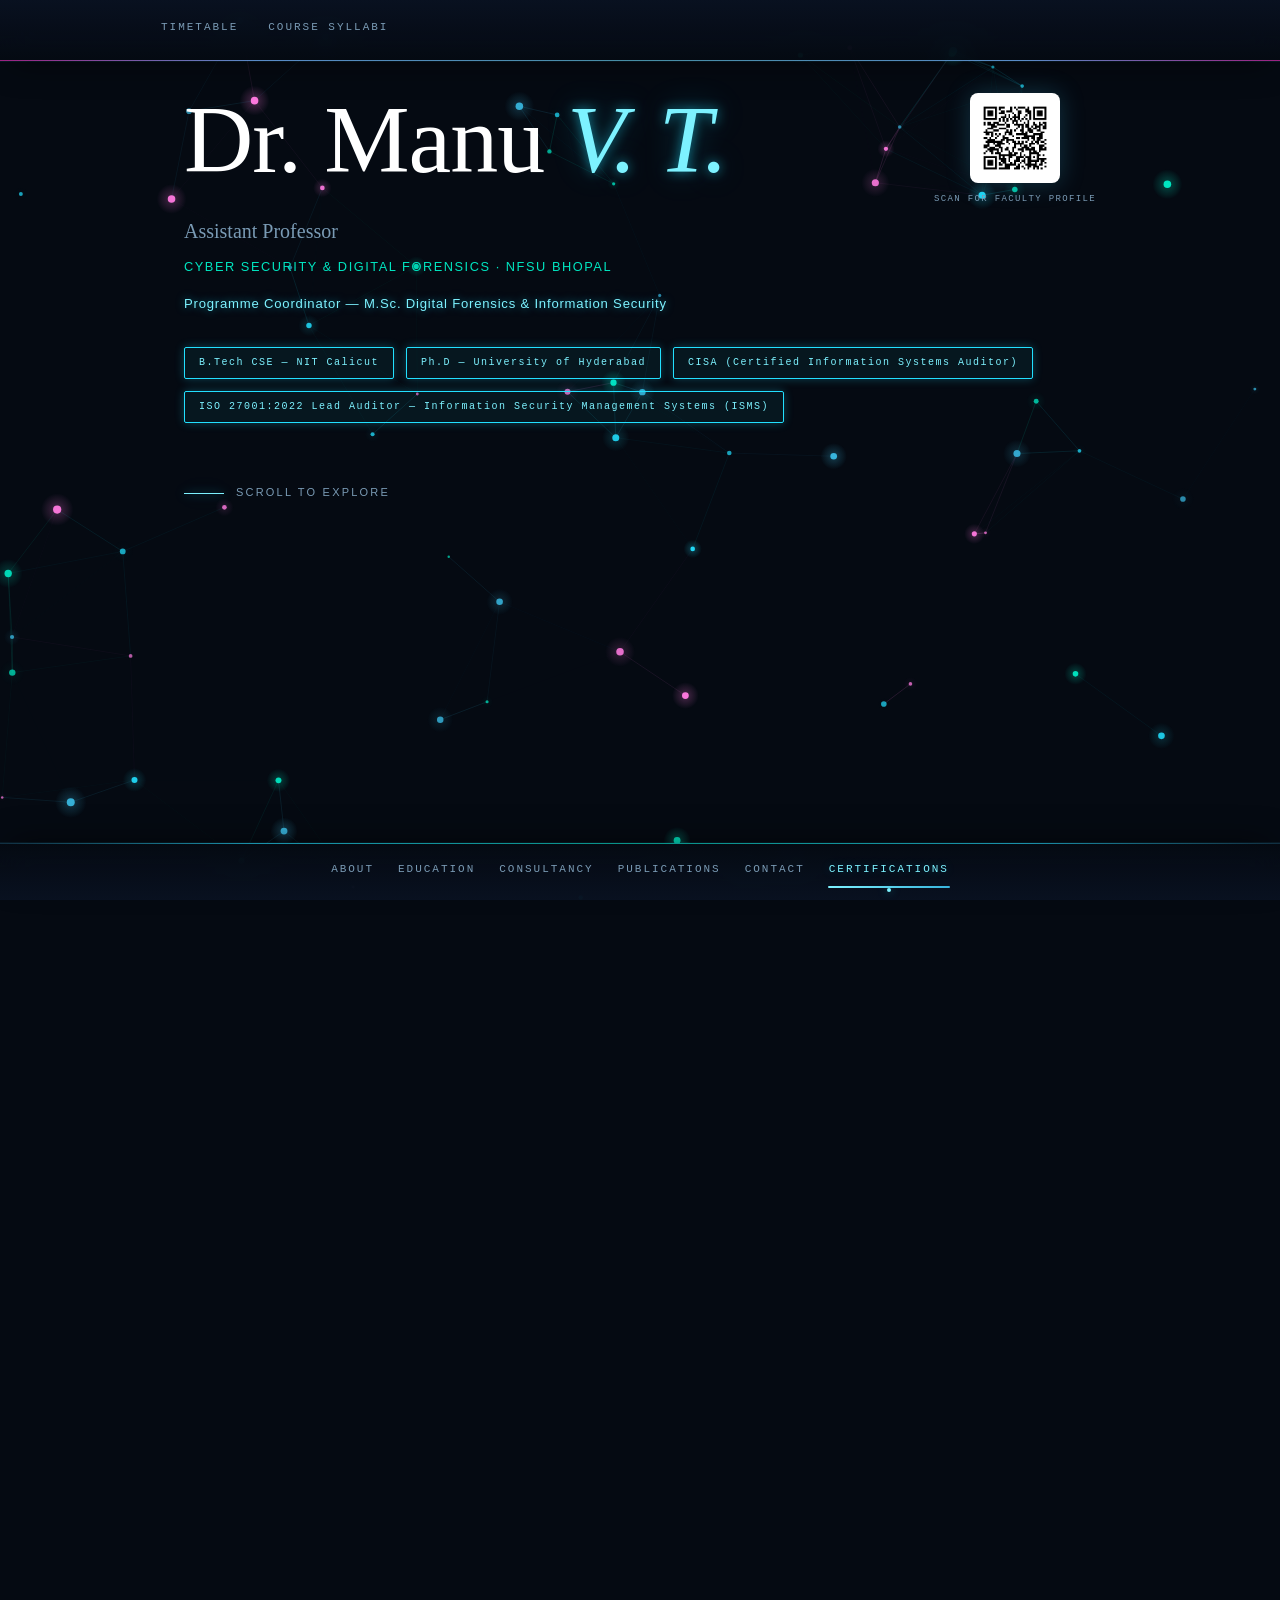
==== commit 752e4690: "Update index.html" ====
--- a/index.html
+++ b/index.html
@@ -967,58 +967,65 @@
 
       <div class="acc-item">
         <button class="acc-trigger syl-trigger" aria-expanded="false">
-          <div class="syl-head-text"><span class="syl-code">CTMSDFIS SI P1</span><span class="syl-title">Computer Forensics</span></div>
+          <div class="syl-head-text"><span class="syl-code">MSDF26-PC-101</span><span class="syl-title">Digital Forensics</span></div>
           <svg class="acc-chevron" viewBox="0 0 24 24" fill="none" stroke="currentColor" stroke-width="2"><polyline points="6 9 12 15 18 9"></polyline></svg>
         </button>
         <div class="acc-body"><div class="syl-body-inner">
 
-          <table class="cs-tier-table">
-            <thead><tr><th>Th</th><th>Tu</th><th>Pr</th><th>C</th><th>TCH</th><th>TA-1&amp;2</th><th>MSE</th><th>Univ. Exam</th><th>Total</th></tr></thead>
-            <tbody><tr>
-              <td>3</td><td>0</td><td>0</td><td>3</td><td>3</td>
-              <td>25 <span class="cs-svc-sub">00:45</span></td>
-              <td>50 <span class="cs-svc-sub">01:30</span></td>
-              <td>100 <span class="cs-svc-sub">03:00</span></td>
-              <td class="cs-price">200</td>
-            </tr></tbody>
-          </table>
-
           <div class="syl-block-label">Course Objectives</div>
-          <p class="syl-objective">To learn how computers work and handle data; to understand electronic evidence and various computer artefacts; to learn electronic evidence acquisition techniques; and to learn how to analyze Windows, Linux and Mac OS machines.</p>
+          <ol class="syl-list">
+            <li>To understand number systems, computer architecture, and OS fundamentals for digital forensics.</li>
+            <li>To learn digital forensics principles, legal frameworks, and evidence acquisition methodology.</li>
+            <li>To apply file system analysis techniques across FAT, NTFS, EXT, and HFS+/APFS.</li>
+            <li>To analyze Windows, Linux, and MacOS platform-specific forensic artifacts systematically.</li>
+            <li>To evaluate forensic findings and produce court-admissible investigation reports.</li>
+          </ol>
 
           <div class="syl-block-label">Units</div>
           <div class="syl-unit">
-            <div class="syl-unit-head"><span class="syl-unit-tag">Unit I</span><span class="syl-unit-title">Fundamentals of Computer Systems</span></div>
-            <p>Number Systems: Binary, Octal, Decimal and Hexadecimal, Conversion and Operations on Binary Number Systems, Representing Information in Hexadecimal and Binary, Little Endian and Big-Endian Formats. Computer Architecture: Input Devices, Central Processing Unit, Storage Devices and Output Devices. Secondary Storage Devices: Understanding Disk, Volume and Partition, HDD and SSD Structures, Introduction to MBR, GPT and VBR. Basics of Operating Systems: Role of Operating System, Boot Process, Introduction to Process and Memory Management.</p>
-          </div>
-          <div class="syl-unit">
-            <div class="syl-unit-head"><span class="syl-unit-tag">Unit II</span><span class="syl-unit-title">Introduction to Computer Forensics Investigations and Electronic Evidence</span></div>
-            <p>Digital Forensics: Definition, Process, Locard's Principle of Exchange, Branches of Digital Forensics, Handling Digital Crime Scene, Important Documents and Electronic Evidences. Introduction to Evidence Acquisition: Identification, Acquisition, Labelling and Packaging, Transportation, Chain-of-Custody, Importance of Documentation and Preservation. Acquisition Process: Write-Blockers, Imaging Techniques, Evidence Integrity, Standard Operating Procedures for Acquisitions and Preservation of Evidences. Introduction to Data Recovery and Carving: Importance of Data Recovery in Forensic Investigation, Carving Methods, Difference between Data Recovery and Carving.</p>
-          </div>
-          <div class="syl-unit">
-            <div class="syl-unit-head"><span class="syl-unit-tag">Unit III</span><span class="syl-unit-title">Windows OS Forensics</span></div>
-            <p>Windows OS Architecture, File System Analysis: Understanding and Analyzing FAT and NTFS File Systems, Recreating FAT and NTFS Partitions, Analyzing Unallocated Partitions. Registry Analysis: Understanding Windows Registry, Analyzing Windows Registry, Finding Important Artefacts Related to User Activities, User/Application Configurations and Preferences; Attached Devices, Shared Locations, Recently Accessed Documents, Programs and Locations; Installed Applications and Others from Windows Registry. Event and Log Analysis: Introduction to Windows Events, Understanding Windows Events (Evt and Evtx Files), Analyzing Logs of Third-party Applications.</p>
-          </div>
-          <div class="syl-unit">
-            <div class="syl-unit-head"><span class="syl-unit-tag">Unit IV</span><span class="syl-unit-title">Linux OS Forensics</span></div>
-            <p>Linux OS Architecture, File System Analysis: Understanding and Analyzing EXT File System, Recreating EXT Partitions, Analyzing Unallocated Partitions. Log Analysis: Understanding Various Logs, Analyzing Important Logs to Find Important Artefacts Related to User Activities, User/Application Configurations and Preferences; Attached Devices, Shared Locations, Recently Accessed Documents, Programs and Locations; Installed Applications.</p>
-          </div>
-          <div class="syl-unit">
-            <div class="syl-unit-head"><span class="syl-unit-tag">Unit V</span><span class="syl-unit-title">MAC OS Forensics</span></div>
-            <p>MAC OS Architecture, File System Analysis: Understanding and Analyzing HFS and HFS+ File System, Recreating HFS Partitions, Analyzing Unallocated Partitions. Log Analysis: Understanding Various Logs, Analyzing Important Logs to Find Important Artefacts Related to User Activities, User/Application Configurations and Preferences, Attached Devices, Shared Locations, Recently Accessed Documents, Programs and Locations, Installed Applications.</p>
-          </div>
+            <div class="syl-unit-head"><span class="syl-unit-tag">Unit I &middot; 08 Hrs</span><span class="syl-unit-title">Fundamentals of Digital Systems &amp; Digital Data Representation</span></div>
+            <p>Number Systems: Binary, Octal, Decimal, Hexadecimal, Conversion and Operations on Binary Number Systems, Little Endian and Big-Endian Formats, ASCII and Unicode (UTF-8, UTF-16) Character Encoding. Computer Architecture: Input Devices, Central Processing Unit (ALU, Control Unit, Registers, Cache), Primary Memory (RAM and ROM), Storage Devices, Output Devices. Secondary Storage Devices: Disk, Volume, Partition, HDD and SSD Structures, MBR, GPT, VBR, Slack Space, Unallocated Clusters, Host Protected Area (HPA). Operating Systems: Role of Operating System, Boot Process.</p>
+          </div>
+
+          <div class="syl-unit">
+            <div class="syl-unit-head"><span class="syl-unit-tag">Unit II &middot; 10 Hrs</span><span class="syl-unit-title">Introduction to Digital Forensics, Evidence Handling and Evidence Integrity</span></div>
+            <p>Digital Forensics Fundamentals: Definition and Scope, Locard's Principle of Exchange, Forensic Investigation Lifecycle, Branches of Digital Forensics (Disk, Memory, Network, Mobile, Cloud, IoT). Electronic Evidence: Types of Digital Evidence, Volatile vs Non-Volatile Data, Order of Volatility, Sources of Evidence. Legal and Ethical Framework: International Cybercrime Cooperation (Budapest Convention on Cybercrime), Principles of Cross-Border Electronic Evidence Law (jurisdiction, data sovereignty, mutual legal assistance), International Standards (ISO/IEC 27037, ISO/IEC 27042, NIST SP 800-86, SWGDE), Admissibility in Court (general principles), Professional Ethics. Evidence Acquisition: Identification, Labeling, Packaging, Transportation, Chain-of-Custody, Documentation, Preservation, Write-Blockers, Imaging (Physical vs Logical). Digital Forensic Triage: Concept and Importance of Triage, On-Scene Triage vs Lab Triage, Triage Tools and Indicators, Prioritizing Evidence for Acquisition. Evidence Integrity and Hashing: MD5, SHA-1, SHA-256 Hashing Algorithms, Hash Verification of Forensic Images, Role of Hashing in Forensic Evidence Integrity and Court Admissibility. Data Recovery and Carving: File Carving, File Signatures (Magic Bytes), Data Recovery vs Carving, Common File Signatures. Anti-Forensic Techniques and Investigation Challenges.</p>
+          </div>
+
+          <div class="syl-unit">
+            <div class="syl-unit-head"><span class="syl-unit-tag">Unit III &middot; 09 Hrs</span><span class="syl-unit-title">Introduction to Windows Forensics</span></div>
+            <p>Windows OS: Windows 7 to Windows 11, System Architecture, User Profiles, File Locations. File Systems: FAT, ExFAT, NTFS. Windows Registry: Hives, Keys, User Activity, Devices, Installed Programs. Event and Log Analysis: Windows Event Logs (EVT, EVTX Files), Forensic Value. Artefact Sources: Recent Files, Browser History, Recycle Bin, Prefetch Files.</p>
+          </div>
+
+          <div class="syl-unit">
+            <div class="syl-unit-head"><span class="syl-unit-tag">Unit IV &middot; 09 Hrs</span><span class="syl-unit-title">Introduction to Linux Forensics</span></div>
+            <p>Linux OS: Ubuntu, Kali, CentOS, Directory Structure (/etc, /var, /home, /tmp), Users and Permissions. File Systems: EXT3, EXT4, Forensic Relevance. Linux Log Files: syslog, auth.log, dmesg. Artefact Sources: Bash History, Hidden Files, Cron Jobs, Mounted Devices.</p>
+          </div>
+
+          <div class="syl-unit">
+            <div class="syl-unit-head"><span class="syl-unit-tag">Unit V &middot; 09 Hrs</span><span class="syl-unit-title">Introduction to macOS Forensics</span></div>
+            <p>MacOS: System Architecture, Versions, User Library Folders. File Systems: HFS+, APFS, Snapshots, Containers, Forensic Relevance. macOS Logs: Unified Logging System, Console Logs. Artefact Sources: Spotlight, Time Machine Backups, Plist Files, Recent Items.</p>
+          </div>
+
+          <div class="syl-block-label">Course Outcomes</div>
+          <ol class="syl-list">
+            <li><strong>CO-1</strong> To understand and interpret number systems, encoding formats, and computer architecture for forensic examination. <span class="inline-accent">[Understand]</span></li>
+            <li><strong>CO-2</strong> To apply digital forensics methodology to acquire and preserve legally admissible electronic evidence. <span class="inline-accent">[Apply]</span></li>
+            <li><strong>CO-3</strong> To perform forensic analysis of FAT, NTFS, EXT, and HFS+/APFS to recover deleted files. <span class="inline-accent">[Analyse]</span></li>
+            <li><strong>CO-4</strong> To examine platform-specific artifacts across Windows, Linux, and macOS to reconstruct activity timelines. <span class="inline-accent">[Analyse]</span></li>
+            <li><strong>CO-5</strong> To evaluate forensic findings and produce structured, court-admissible investigation reports. <span class="inline-accent">[Create]</span></li>
+          </ol>
 
           <div class="syl-block-label">References</div>
           <ul class="syl-refs">
-            <li>A Practical Guide to Computer Forensics Investigations (Pearson IT Cybersecurity Curriculum) &mdash; Darren R. Hayes</li>
-            <li>Learn Computer Forensics: A beginner's guide to searching, analyzing, and securing digital evidence &mdash; William Oettinger</li>
-            <li>Investigating Windows Systems &mdash; Harlan Carvey</li>
-            <li>Practical Linux Forensics: A Guide for Digital Investigators &mdash; Bruce Nikkel</li>
-            <li>Linux Forensics &mdash; Philip Polstra</li>
-            <li>Digital Forensics with Open-Source Tools &mdash; Cory Altheide, Harlan Carvey</li>
-            <li>Operating Systems: Internals and Design Principles, 9/e &mdash; William Stallings</li>
-            <li>Linux Bible, 10th Edition &mdash; Christopher Negus</li>
-            <li>Linux Pocket Guide: Essential Commands, 3rd Edition &mdash; Daniel J. Barrett</li>
+            <li>File System Forensic Analysis &mdash; Brian Carrier &mdash; Addison-Wesley Professional, 2005</li>
+            <li>Digital Evidence and Computer Crime: Forensic Science, Computers and the Internet (3rd Ed.) &mdash; Eoghan Casey &mdash; Academic Press / Elsevier, 2011</li>
+            <li>Windows Registry Forensics: Advanced Digital Forensic Analysis of the Windows Registry (2nd Ed.) &mdash; Harlan Carvey &mdash; Syngress, 2016</li>
+            <li>Linux Forensics &mdash; Philip Polstra &mdash; CreateSpace Independent Publishing Platform, 2015</li>
+            <li>Practical Forensic Imaging: Securing Digital Evidence with Linux Tools &mdash; Bruce Nikkel &mdash; No Starch Press, 2016</li>
+            <li>Digital Forensics with Open-Source Tools &mdash; Cory Altheide and Harlan Carvey &mdash; Syngress / Elsevier, 2011</li>
+            <li>Incident Response and Computer Forensics (3rd Ed.) &mdash; Jason T. Luttgens, Matthew Pepe and Kevin Mandia &mdash; McGraw-Hill Education, 2014</li>
+            <li>Practical Linux Forensics: A Guide for Digital Investigators &mdash; Bruce Nikkel &mdash; No Starch Press, 2021</li>
           </ul>
 
         </div></div>
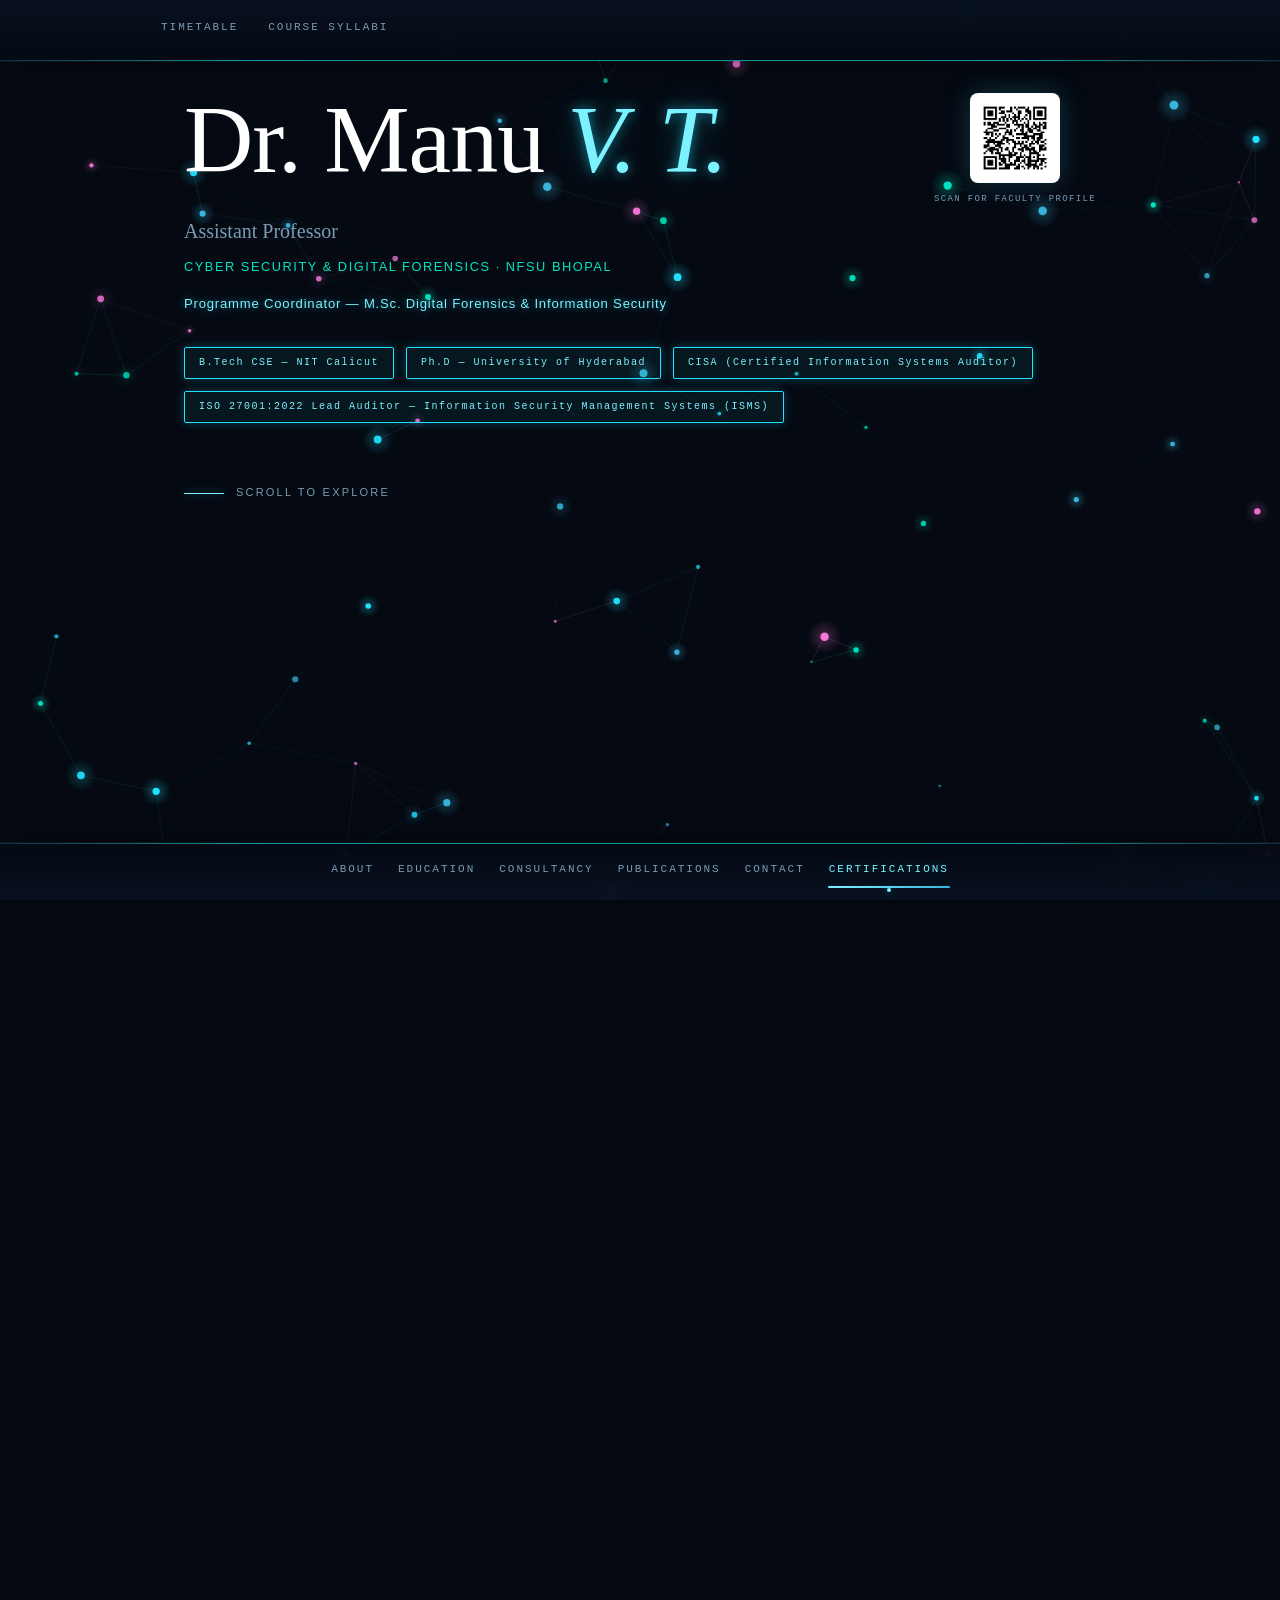
==== commit ebe5f839: "Update index.html" ====
--- a/index.html
+++ b/index.html
@@ -1031,68 +1031,80 @@
         </div></div>
       </div>
 
-      <div class="acc-item">
+            <div class="acc-item">
         <button class="acc-trigger syl-trigger" aria-expanded="false">
-          <div class="syl-head-text"><span class="syl-code">CTMSDFIS SI P2 &middot; CTMSCS SI P2</span><span class="syl-title">Cyber Security Audit and Compliance</span></div>
+          <div class="syl-head-text"><span class="syl-code">MSDF26-PC-104 / MSCS26-PC-104</span><span class="syl-title">Cyber Security Audit and Compliance</span></div>
           <svg class="acc-chevron" viewBox="0 0 24 24" fill="none" stroke="currentColor" stroke-width="2"><polyline points="6 9 12 15 18 9"></polyline></svg>
         </button>
         <div class="acc-body"><div class="syl-body-inner">
 
-          <table class="cs-tier-table">
-            <thead><tr><th>Th</th><th>Tu</th><th>Pr</th><th>C</th><th>TCH</th><th>TA-1&amp;2</th><th>MSE</th><th>Univ. Exam</th><th>Total</th></tr></thead>
-            <tbody><tr>
-              <td>3</td><td>1</td><td>0</td><td>4</td><td>4</td>
-              <td>25 <span class="cs-svc-sub">00:45</span></td>
-              <td>50 <span class="cs-svc-sub">01:30</span></td>
-              <td>100 <span class="cs-svc-sub">03:00</span></td>
-              <td class="cs-price">200</td>
-            </tr></tbody>
-          </table>
-          <div class="syl-joint-note">Jointly taught as CTMSDFIS SI P2 (M.Sc. Digital Forensics &amp; Information Security) and CTMSCS SI P2 (M.Sc. Cyber Security), Semester I &mdash; identical syllabus under both codes.</div>
-
           <div class="syl-block-label">Course Objectives</div>
-          <p class="syl-objective">To learn security audit and compliance; to understand the process of security audit; to understand industry-standard auditing practices; to learn various security standards; to learn policy-making and organizational structure; and to understand risk and continuity planning.</p>
+          <ol class="syl-list">
+            <li>To learn security audit, compliance, and emerging technology governance.</li>
+            <li>To understand the process of control implementation and the ISMS standard.</li>
+            <li>To learn risk management and contingency planning with their applicable standards.</li>
+            <li>To understand industry-standard practices, automated compliance tools, and continuous auditing.</li>
+            <li>To understand the end-to-end process of security, privacy, and AI auditing.</li>
+          </ol>
 
           <div class="syl-block-label">Units</div>
           <div class="syl-unit">
-            <div class="syl-unit-head"><span class="syl-unit-tag">Unit I</span><span class="syl-unit-title">The Need for Information System Security Compliance</span></div>
-            <p>What is IT security assessment? What is an IT security audit? What is compliance? How does an audit differ from an assessment? Why are governance and compliance important? What if an organization does not comply with compliance laws? What is the scope of an IT compliance audit? What does your organization do to be in compliance? What are you auditing within the IT infrastructure? Maintaining IT compliance.</p>
-          </div>
-          <div class="syl-unit">
-            <div class="syl-unit-head"><span class="syl-unit-tag">Unit II</span><span class="syl-unit-title">Planning and Implementation of an IT Infrastructure Audit for Compliance</span></div>
-            <p>Defining the scope for audit, identifying critical requirements for the audit, assessing IT security, obtaining information, documentation and resources, mapping the IT security policy framework definition to the seven domains of a typical IT infrastructure, identifying and testing monitoring requirements. What are controls and why are they important: goal-based security controls, implementation-based security controls, the security control formulation and development process, setting the stage for control implementation through security architecture design, implementing a multitiered governance and control framework in a business. The IT audit process: audit plan, audit process, types of IT audits, Computer-Assisted Audit Techniques (CAATs) for sampling, application reviews, and auditing application controls.</p>
-          </div>
-          <div class="syl-unit">
-            <div class="syl-unit-head"><span class="syl-unit-tag">Unit III</span><span class="syl-unit-title">Conducting an IT Infrastructure Audit for Compliance</span></div>
-            <p>Identifying the minimum acceptable level of risk and appropriate security baseline definitions, seven domains of a typical IT infrastructure, writing the IT infrastructure audit report. Compliance within the User Domain, the Workstation Domain, the LAN Domain, and the LAN-to-WAN Domain: requirements, business drivers, common devices/components, maximizing C-I-A, penetration testing and validating configurations. Compliance within the Remote Access and Application Domain: common devices/components, application server vulnerability management, application patch management.</p>
-          </div>
-          <div class="syl-unit">
-            <div class="syl-unit-head"><span class="syl-unit-tag">Unit IV</span><span class="syl-unit-title">Risk Assessment and BCP, DR Planning</span></div>
-            <p>Introduction to risk analysis, risk identification, risk assessment, risk response and mitigation, risk reporting. Introduction to Business Continuity Planning (BCP): overview of the BCP life cycle, need for BCP, identifying and selecting business continuity strategies. Introduction to Disaster Recovery (DR) planning: identification of potential disaster status, DR strategies, plans for business resumption.</p>
-          </div>
-          <div class="syl-unit">
-            <div class="syl-unit-head"><span class="syl-unit-tag">Unit V</span><span class="syl-unit-title">Cyber Law and Auditing Standards/Frameworks</span></div>
-            <p>Indian IT Act with amendments, adjudication under the Indian IT Act. Auditing standards and frameworks: ISO/IEC 27001/2, COBIT, SOC Compliance, HIPAA, GDPR and PCI DSS.</p>
-          </div>
+            <div class="syl-unit-head"><span class="syl-unit-tag">Unit I &middot; 12 Hrs</span><span class="syl-unit-title">Cybersecurity Audit Fundamentals</span></div>
+            <p>Cybersecurity landscape in various sectors and industries, key terminologies: Audit, Assessment, Standard, Framework, Compliance, Risk, Threat, Controls; difference of policy, procedure, standard and framework, act/law; Audit versus Assessment, Internal and External audit, Types of cybersecurity audit, Importance and need of cyber security audit, Essential skills for cybersecurity auditor, the audit lifecycle from planning to reporting; Understanding and intersection of GRC, Information security standards at a glance, Non-compliance issues, Case study(s).</p>
+          </div>
+
+          <div class="syl-unit">
+            <div class="syl-unit-head"><span class="syl-unit-tag">Unit II &middot; 12 Hrs</span><span class="syl-unit-title">Cybersecurity Audit Planning, Controls and ISMS</span></div>
+            <p>Planning the cybersecurity audit: Define the scope, objective(s), goal and frequency of audit, Stakeholder engagement, understanding business context, Developing audit checklist, Resource optimization, Method of assessment. Types and categorization of Controls, Security control formulation and development process, Baseline security controls, Design and implement proper security controls, Assessment of controls, Introduction and importance of ISMS, Introduction to ISO 27001, Understanding of ISO 27001 controls with their implementation and assessment guide from ISO 27002, Basics of ISO 27000 series standards.</p>
+          </div>
+
+          <div class="syl-unit">
+            <div class="syl-unit-head"><span class="syl-unit-tag">Unit III &middot; 12 Hrs</span><span class="syl-unit-title">Risk Management, Business Continuity and Disaster Recovery</span></div>
+            <p>Core elements of risk: Risk identification, Risk assessment, Risk mitigation, Risk monitoring, Risk communication, Risk reporting; Information security risk management lifecycle and its workflow, Risk management: NIST RMF (800-37) life cycle, ISO 31000: 2018 principle, framework and process of risk management; Risk assessment process, Risk mitigation strategies, Risk register, Third party risk management, Auditing third party vendors, SBOM; Business Continuity Planning (BCP): NIST 800-34 types of contingency plans, ISO 22301: PDCA cycle for Business continuity management system (BCMS), Understanding all BCMS phases, Business Impact Analysis (BIA), Disaster Recover Planning (DRP) and its various recovery strategies, Alternate data processing facility and distinguished DR sites.</p>
+          </div>
+
+          <div class="syl-unit">
+            <div class="syl-unit-head"><span class="syl-unit-tag">Unit IV &middot; 12 Hrs</span><span class="syl-unit-title">IT Infrastructure, Compliance Frameworks and Audit Reporting</span></div>
+            <p>Seven domains of IT infrastructure, devices and controls of all domains, Maximize C-I-A of all 7 domains; Service Organization Controls (SOC) reports, Overview of SOC2 reports examination; Introduction to PCI-DSS and its requirements, Introduction to COBIT 2019 and its implementation, Overview of HIPAA compliance and their rules, Overview SOX for information technology; Computer-Assisted Audit Techniques (CAATs) for data sampling, application reviews, validating application controls and other assessment purpose; Audit Reporting: Handling non-compliance findings / observations, Communicating gaps to stakeholder, Key components of regulatory audit reporting, Best practices for reporting.</p>
+          </div>
+
+          <div class="syl-unit">
+            <div class="syl-unit-head"><span class="syl-unit-tag">Unit V &middot; 12 Hrs</span><span class="syl-unit-title">Data Governance, Privacy and AI Governance</span></div>
+            <p>Overview of data governance and data privacy, Introduction to GDPR and rights given for the data subject, Overview of NIST 800-53; Introduction to AI risks and governance, Overview of ISO 42001 AIMS, NIST AIRMF and EU AI Act; Introduction to Indian security and privacy related standards / guidelines: India AI governance guidelines by MEITY, DPDP Act 2023 and its rules and penalties, CERT-In guidelines for security audit, RBI IT and cyber-security guidelines, SEBI CSCRF.</p>
+          </div>
+
+          <div class="syl-block-label">Course Outcomes</div>
+          <ol class="syl-list">
+            <li><strong>CO-1</strong> Differentiate between IT security assessments, audits, and compliance mandates, explaining the strategic importance of IT governance. <span class="inline-accent">[Understand]</span></li>
+            <li><strong>CO-2</strong> Employ Computer-Assisted Audit Techniques (CAATs) to establish audit scopes, design control implementations, and perform sampling. <span class="inline-accent">[Apply]</span></li>
+            <li><strong>CO-3</strong> Analyse system configurations, network architectures, and vulnerabilities across the seven domains of IT infrastructure to validate baseline compliance controls. <span class="inline-accent">[Analyse]</span></li>
+            <li><strong>CO-4</strong> Evaluate organizational resilience by examining risk indicators to critique and improve Business Continuity Plans (BCP) and Disaster Recovery (DR) strategies. <span class="inline-accent">[Evaluate]</span></li>
+            <li><strong>CO-5</strong> Formulate formal compliance audit reports that align technical infrastructure with regional cyber laws and international security frameworks. <span class="inline-accent">[Analyse]</span></li>
+          </ol>
 
           <div class="syl-block-label">References</div>
           <ul class="syl-refs">
-            <li>Auditing IT Infrastructures for Compliance &mdash; Martin M. Weiss, Michael G. Solomon, Jones &amp; Bartlett Learning, 2015</li>
-            <li>The IT Regulatory and Standards Compliance Handbook &mdash; Craig S. Wright, Syngress, 2015</li>
-            <li>Information Technology Control and Audit, 5th Edition &mdash; Angel R. Otero, 2019</li>
-            <li>The Complete Guide to Cyber Security Risks and Controls (Internal Audit and IT Audit Series) &mdash; Anne Kohnke, Dan Shoemaker, Ken Sigler, 2016</li>
-            <li>PCI DSS: An Integrated Data Security Standard Guide &mdash; Jim Seaman, Apress, 2020</li>
-            <li>AICPA Guide: SOC 2 Reporting on an Examination of Controls at a Service Organization &mdash; Wiley, 2018</li>
-            <li>The EU General Data Protection Regulation (GDPR): A Practical Guide &mdash; Paul Voigt and Axel von dem Bussche, 2017</li>
-            <li>PCI DSS, SAQ Instructions and Guidelines (available online)</li>
-            <li>Business Continuity, 2nd Edition &mdash; Bob Hayes, Kathleen Kotwica, Elsevier, 2013</li>
-            <li>Governance, Risk, and Compliance &mdash; Microsoft, 2019</li>
+            <li>Johnson, R., M. Weiss, &amp; M. Solomon, <em>Auditing IT Infrastructures For Compliance</em>, 3rd Edition, Jones &amp; Bartlett Learning, Burlington, Massachusetts, USA, 2024. ISBN: 978-1284236606.</li>
+            <li>Salihu, A., <em>Cybersecurity Audit Essentials: Tools, Techniques, and Best Practices</em>, 1st Edition, Apress, Berkeley, California, USA, 2025. ISBN: 979-8868817113.</li>
+            <li>Snedaker, S., <em>Business Continuity and Disaster Recovery Planning for IT Professionals</em>, 2nd Edition, Syngress Publishing, Waltham, Massachusetts, USA, 2014. ISBN: 978-0124105263.</li>
+            <li>Edwards, J. &amp; G. Weaver, <em>The Cybersecurity Guide to Governance, Risk, and Compliance</em>, 1st Edition, John Wiley &amp; Sons, Hoboken, New Jersey, USA, 2024. ISBN: 978-1394250196.</li>
+            <li>Nair, A. &amp; G. M. R., <em>Mastering Information Security Compliance Management: A comprehensive handbook on ISO/IEC 27001:2022 compliance</em>, 1st Edition, Packt Publishing Limited, Birmingham, UK, 2023. ISBN: 978-1803231174.</li>
+            <li>Marsland, T., <em>Unveiling the NIST Risk Management Framework (RMF): A practical guide to implementing RMF and managing risks</em>, 1st Edition, Packt Publishing Limited, Birmingham, UK, 2024. ISBN: 978-1835089842.</li>
+            <li>Besemer, L., <em>Privacy and Data Protection based on the GDPR: Understanding the General Data Protection Regulation</em>, 1st Edition, Van Haren Publishing, 's-Hertogenbosch, Netherlands, 2020. ISBN: 978-9401806763.</li>
+            <li>International Organization for Standardization, <em>BS ISO 22301:2019 Security and resilience — Business continuity management systems — Requirements</em>, 2nd Edition, BSI Standards Limited, London, UK, 2019. ISBN: 978-0539303933.</li>
+            <li>International Organization for Standardization, <em>ISO/IEC 27001:2022 Information security, cybersecurity and privacy protection — Information security management systems — Requirements</em>, 3rd Edition, ISO Central Secretariat, Geneva, Switzerland, 2022. ISBN: 978-9267113111.</li>
+            <li>Calder, A. &amp; S. Watkins, <em>IT Governance: An international guide to data security and ISO 27001/ISO 27002</em>, 8th Edition, IT Governance Publishing (ITGP), Ely, Cambridgeshire, UK, 2024. ISBN: 978-1787784086.</li>
+            <li>Kenyon, B., <em>ISO 27001 Controls - A guide to implementing and auditing</em>, 2nd Edition, IT Governance Publishing (ITGP), Ely, Cambridgeshire, UK, 2024. ISBN: 978-1787784307.</li>
+            <li>Otero, A. R., <em>Information Technology Control and Audit</em>, 5th Edition, Auerbach Publications (CRC Press), Boca Raton, Florida, USA, 2019. ISBN: 978-1498752282.</li>
+            <li>Kohnke, A., D. Shoemaker, &amp; K. Sigler, <em>The complete guide to cybersecurity risks and controls</em>, 1st Edition, CRC Press (Taylor &amp; Francis Group), Boca Raton, Florida, USA, 2016. ISBN: 978-1498740548.</li>
+            <li>Death, D., <em>Information Security Handbook: Develop a threat model and incident response strategy to build a strong information security framework</em>, 1st Edition, Packt Publishing Limited, Birmingham, UK, 2017. ISBN: 978-1788478830.</li>
+            <li>Hayes, B. &amp; K. Kotwica, <em>Business Continuity: Step-by-Step</em>, 2nd Edition, Elsevier (Butterworth-Heinemann), Waltham, Massachusetts, USA, 2013. ISBN: 978-0124202276.</li>
           </ul>
 
         </div></div>
       </div>
 
-      <div class="acc-item">
+<div class="acc-item">
         <button class="acc-trigger syl-trigger" aria-expanded="false">
           <div class="syl-head-text"><span class="syl-code">BSC-MJ-501</span><span class="syl-title">Digital Forensics and Cyber Law</span></div>
           <svg class="acc-chevron" viewBox="0 0 24 24" fill="none" stroke="currentColor" stroke-width="2"><polyline points="6 9 12 15 18 9"></polyline></svg>
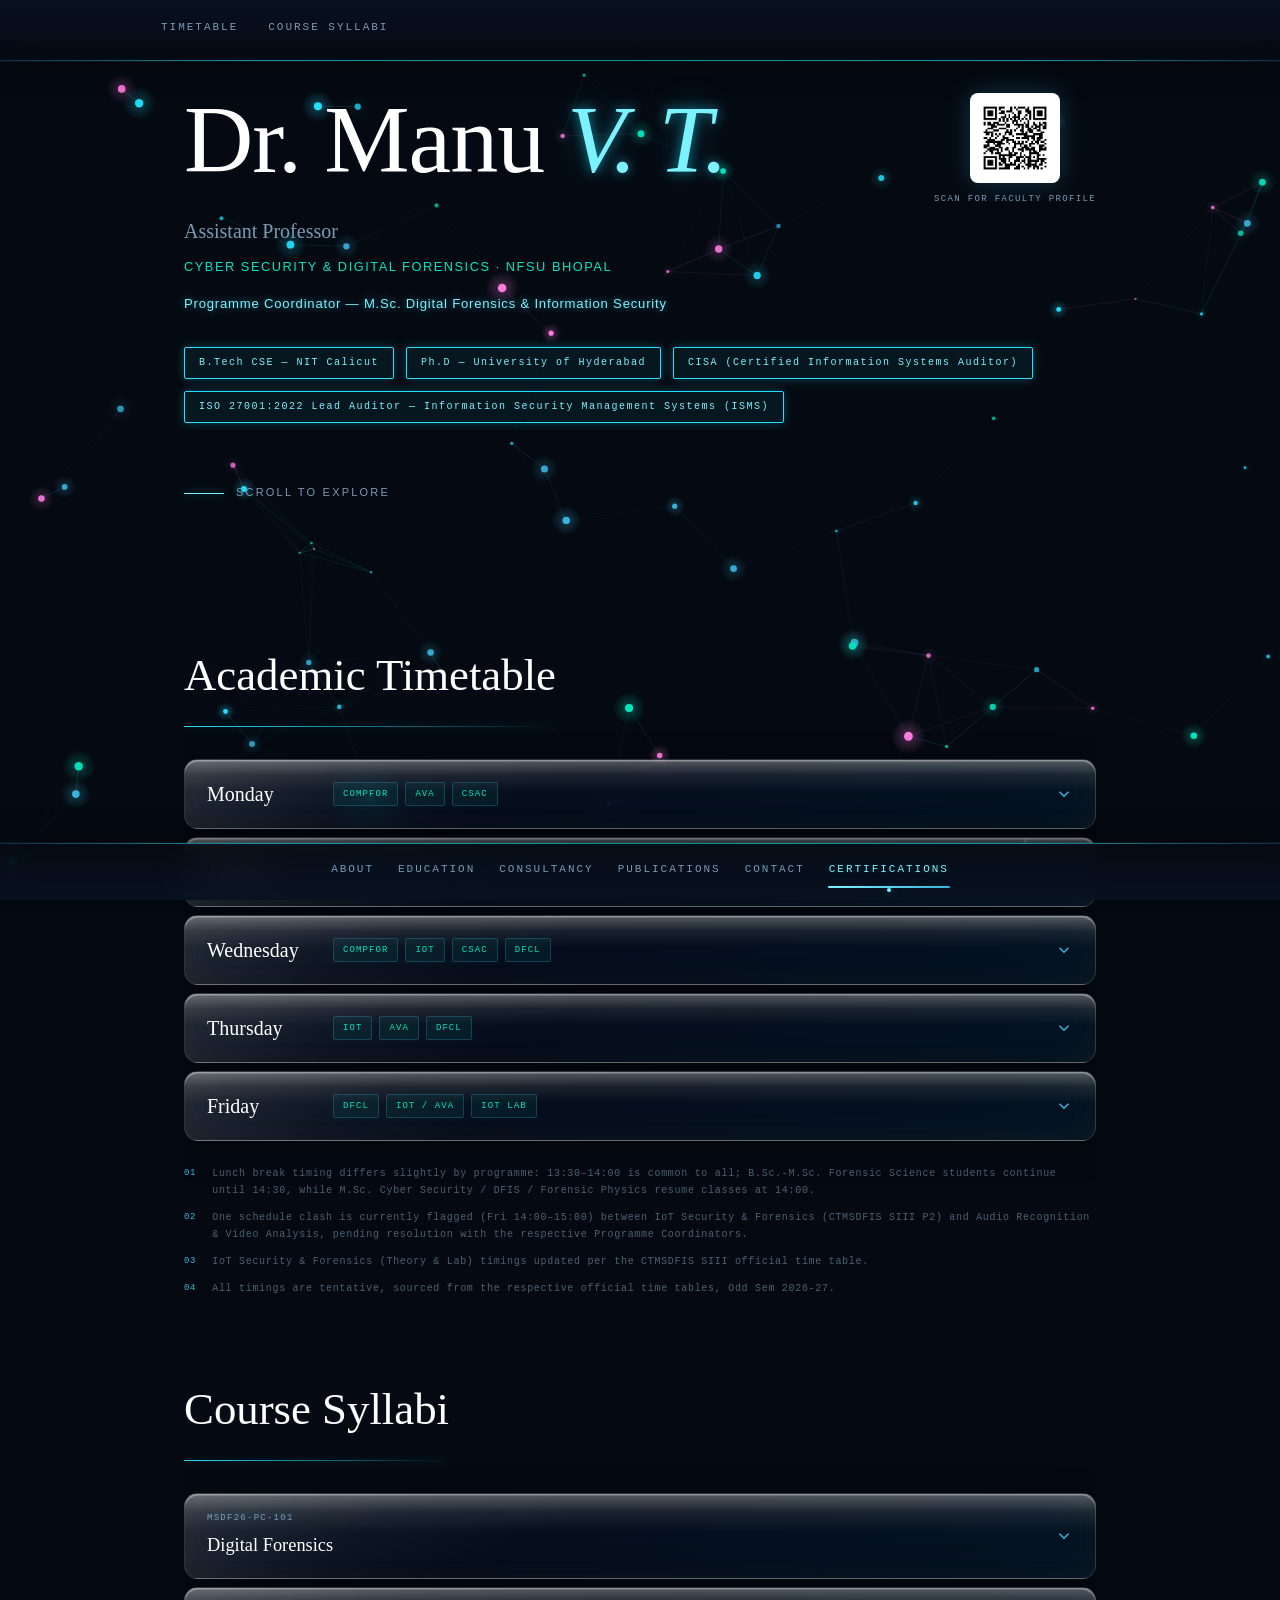
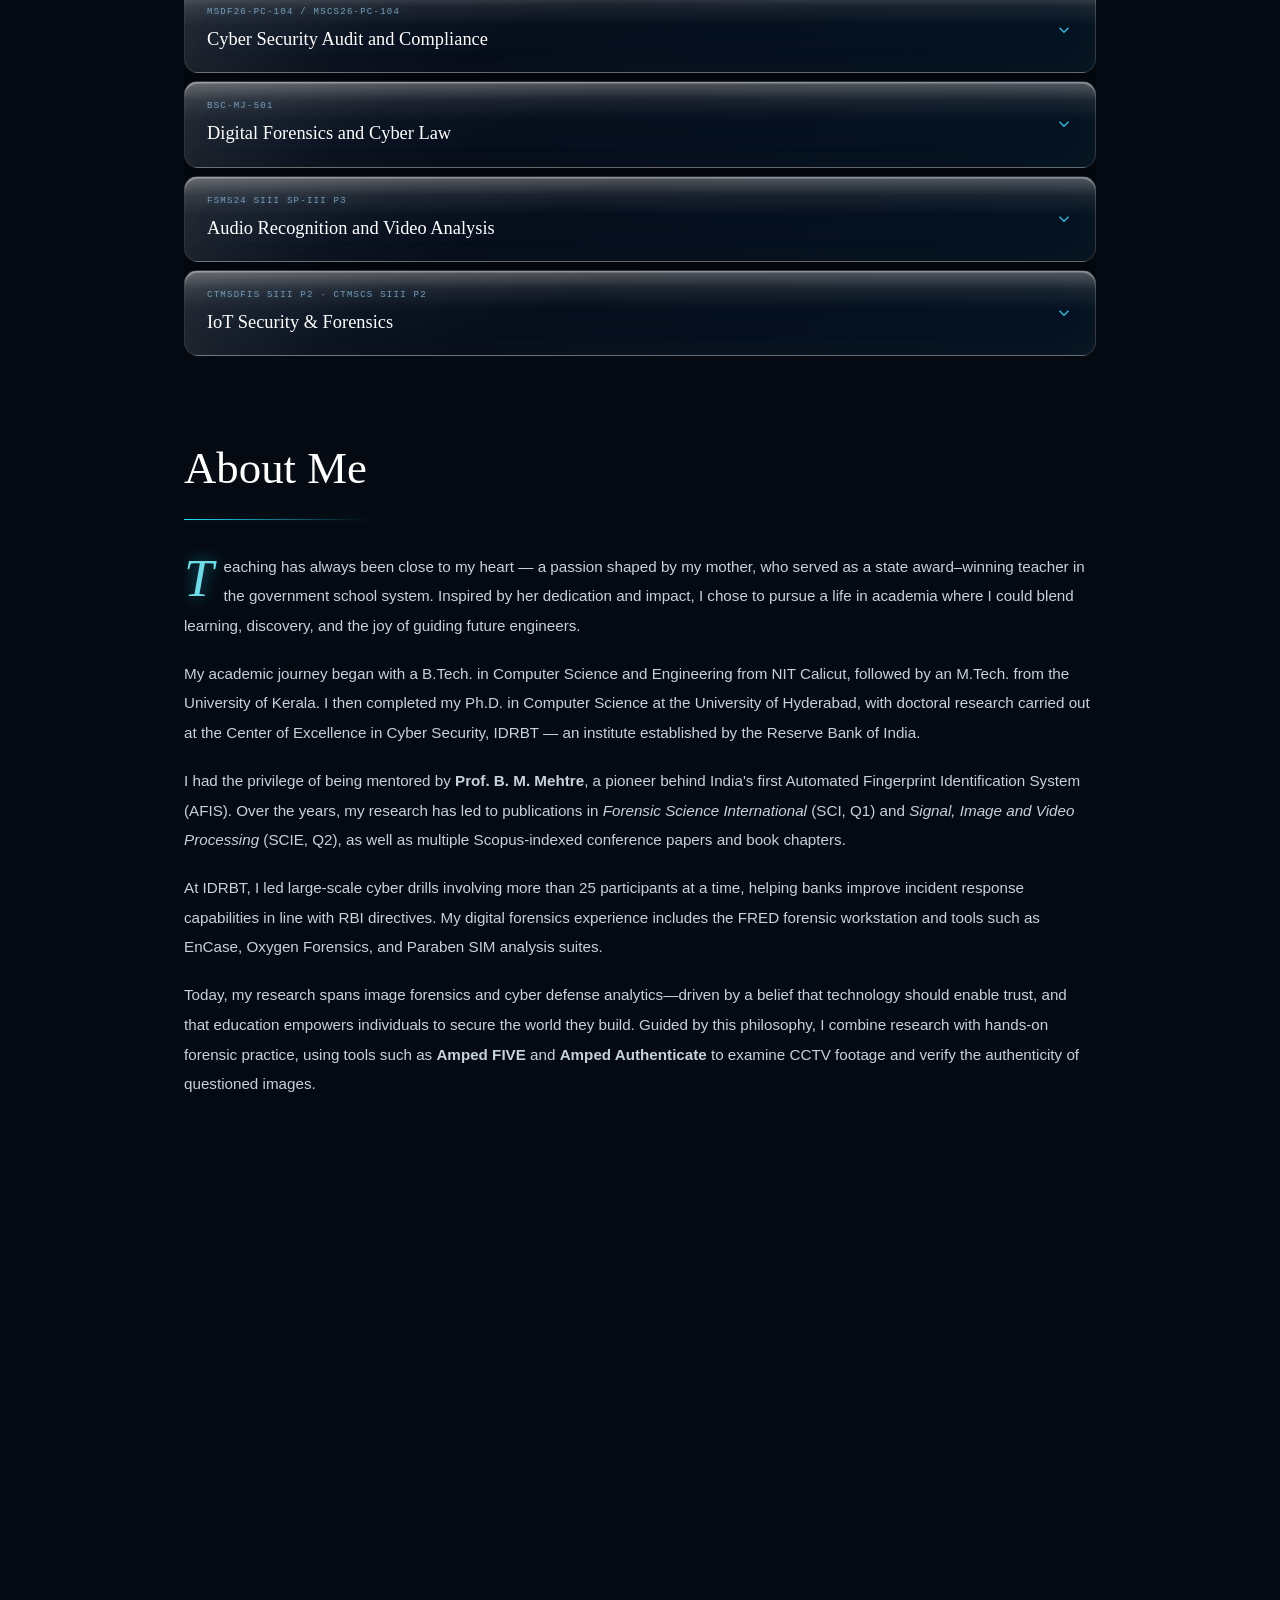
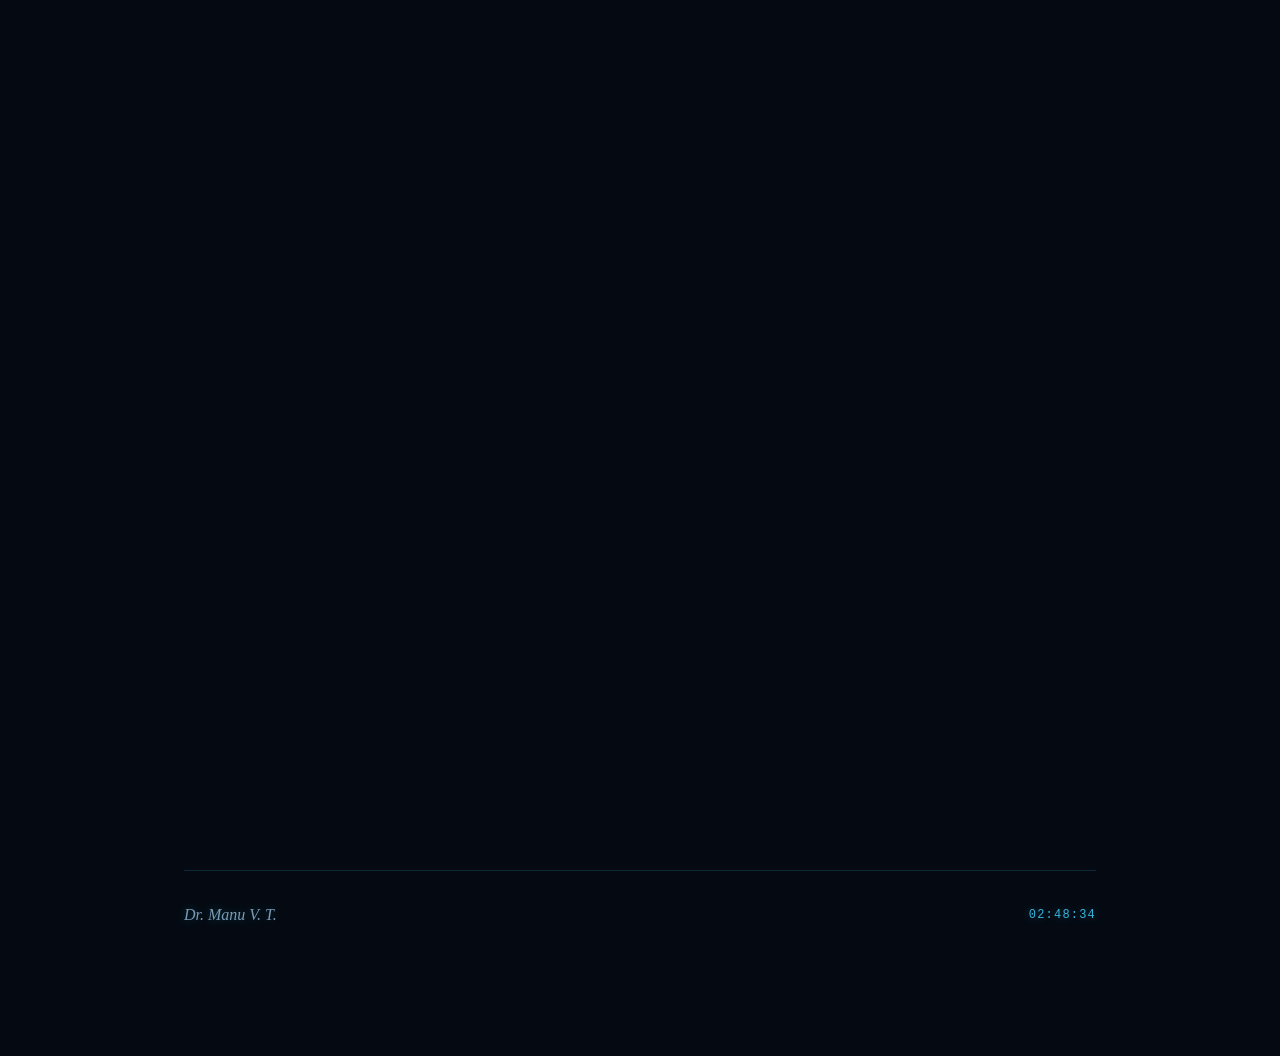
==== commit 4f56ec14: "Update index.html" ====
--- a/index.html
+++ b/index.html
@@ -1040,7 +1040,7 @@
 
           <div class="syl-block-label">Course Objectives</div>
           <ol class="syl-list">
-            <li>To learn security audit, compliance, and emerging technology governance.</li>
+            <li>To learn security audit, compliance, and emerging technology governance</li>
             <li>To understand the process of control implementation and the ISMS standard.</li>
             <li>To learn risk management and contingency planning with their applicable standards.</li>
             <li>To understand industry-standard practices, automated compliance tools, and continuous auditing.</li>
@@ -1049,33 +1049,33 @@
 
           <div class="syl-block-label">Units</div>
           <div class="syl-unit">
-            <div class="syl-unit-head"><span class="syl-unit-tag">Unit I &middot; 12 Hrs</span><span class="syl-unit-title">Cybersecurity Audit Fundamentals</span></div>
-            <p>Cybersecurity landscape in various sectors and industries, key terminologies: Audit, Assessment, Standard, Framework, Compliance, Risk, Threat, Controls; difference of policy, procedure, standard and framework, act/law; Audit versus Assessment, Internal and External audit, Types of cybersecurity audit, Importance and need of cyber security audit, Essential skills for cybersecurity auditor, the audit lifecycle from planning to reporting; Understanding and intersection of GRC, Information security standards at a glance, Non-compliance issues, Case study(s).</p>
-          </div>
-
-          <div class="syl-unit">
-            <div class="syl-unit-head"><span class="syl-unit-tag">Unit II &middot; 12 Hrs</span><span class="syl-unit-title">Cybersecurity Audit Planning, Controls and ISMS</span></div>
-            <p>Planning the cybersecurity audit: Define the scope, objective(s), goal and frequency of audit, Stakeholder engagement, understanding business context, Developing audit checklist, Resource optimization, Method of assessment. Types and categorization of Controls, Security control formulation and development process, Baseline security controls, Design and implement proper security controls, Assessment of controls, Introduction and importance of ISMS, Introduction to ISO 27001, Understanding of ISO 27001 controls with their implementation and assessment guide from ISO 27002, Basics of ISO 27000 series standards.</p>
-          </div>
-
-          <div class="syl-unit">
-            <div class="syl-unit-head"><span class="syl-unit-tag">Unit III &middot; 12 Hrs</span><span class="syl-unit-title">Risk Management, Business Continuity and Disaster Recovery</span></div>
-            <p>Core elements of risk: Risk identification, Risk assessment, Risk mitigation, Risk monitoring, Risk communication, Risk reporting; Information security risk management lifecycle and its workflow, Risk management: NIST RMF (800-37) life cycle, ISO 31000: 2018 principle, framework and process of risk management; Risk assessment process, Risk mitigation strategies, Risk register, Third party risk management, Auditing third party vendors, SBOM; Business Continuity Planning (BCP): NIST 800-34 types of contingency plans, ISO 22301: PDCA cycle for Business continuity management system (BCMS), Understanding all BCMS phases, Business Impact Analysis (BIA), Disaster Recover Planning (DRP) and its various recovery strategies, Alternate data processing facility and distinguished DR sites.</p>
-          </div>
-
-          <div class="syl-unit">
-            <div class="syl-unit-head"><span class="syl-unit-tag">Unit IV &middot; 12 Hrs</span><span class="syl-unit-title">IT Infrastructure, Compliance Frameworks and Audit Reporting</span></div>
-            <p>Seven domains of IT infrastructure, devices and controls of all domains, Maximize C-I-A of all 7 domains; Service Organization Controls (SOC) reports, Overview of SOC2 reports examination; Introduction to PCI-DSS and its requirements, Introduction to COBIT 2019 and its implementation, Overview of HIPAA compliance and their rules, Overview SOX for information technology; Computer-Assisted Audit Techniques (CAATs) for data sampling, application reviews, validating application controls and other assessment purpose; Audit Reporting: Handling non-compliance findings / observations, Communicating gaps to stakeholder, Key components of regulatory audit reporting, Best practices for reporting.</p>
-          </div>
-
-          <div class="syl-unit">
-            <div class="syl-unit-head"><span class="syl-unit-tag">Unit V &middot; 12 Hrs</span><span class="syl-unit-title">Data Governance, Privacy and AI Governance</span></div>
-            <p>Overview of data governance and data privacy, Introduction to GDPR and rights given for the data subject, Overview of NIST 800-53; Introduction to AI risks and governance, Overview of ISO 42001 AIMS, NIST AIRMF and EU AI Act; Introduction to Indian security and privacy related standards / guidelines: India AI governance guidelines by MEITY, DPDP Act 2023 and its rules and penalties, CERT-In guidelines for security audit, RBI IT and cyber-security guidelines, SEBI CSCRF.</p>
+            <div class="syl-unit-head"><span class="syl-unit-tag">Unit I &middot; 12 Hrs</span><span class="syl-unit-title">Cybersecurity landscape in various sectors and industries</span></div>
+            <p>Know the key terminologies: Audit, Assessment, Standard, Framework, Compliance, Risk, Threat, Controls; Difference of policy, procedure, standard and framework, act/law; Audit versus Assessment, Internal and External audit, Types of cybersecurity audit, Importance and need of cyber security audit, Essential skills for cybersecurity auditor, The audit lifecycle from planning to reporting; Understanding and intersection of GRC, Information security standards at a glance, Non-compliance issues, Case study(s).</p>
+          </div>
+
+          <div class="syl-unit">
+            <div class="syl-unit-head"><span class="syl-unit-tag">Unit II &middot; 12 Hrs</span><span class="syl-unit-title">Planning the cybersecurity audit</span></div>
+            <p>Define the scope, objective(s), goal and frequency of audit, Stakeholder engagement, understanding business context, Developing audit checklist, Resource optimization, Method of assessment. Types and categorization of Controls, Security control formulation and development process, Baseline security controls, Design and implement proper security controls, Assessment of controls, Introduction and importance of ISMS, Introduction to ISO 27001, Understanding of ISO 27001 controls with their implementation and assessment guide from ISO 27002, Basics of ISO 27000 series standards.</p>
+          </div>
+
+          <div class="syl-unit">
+            <div class="syl-unit-head"><span class="syl-unit-tag">Unit III &middot; 12 Hrs</span><span class="syl-unit-title">Core elements of risk</span></div>
+            <p>Risk identification, Risk assessment, Risk mitigation, Risk monitoring, Risk communication, Risk reporting; Information security risk management lifecycle and its workflow, Risk management: NIST RMF (800-37) life cycle, ISO 31000: 2018 principle, framework and process of risk management; Risk assessment process, Risk mitigation strategies, Risk register, Third party risk management, Auditing third party vendors, SBOM; Business Continuity Planning (BCP): NIST 800-34 types of contingency plans, ISO 22301: PDCA cycle for Business continuity management system (BCMS), Understanding all BCMS phases, Business Impact Analysis (BIA), Disaster Recover Planning (DRP) and its various recovery strategies, Alternate data processing facility and distinguished DR sites.</p>
+          </div>
+
+          <div class="syl-unit">
+            <div class="syl-unit-head"><span class="syl-unit-tag">Unit IV &middot; 12 Hrs</span><span class="syl-unit-title">Seven domains of IT infrastructure</span></div>
+            <p>Devices and controls of all domains, Maximize C-I-A of all 7 domains; Service Organization Controls (SOC) reports, Overview of SOC2 reports examination; Introduction to PCI-DSS and its requirements, Introduction to COBIT 2019 and its implementation, Overview of HIPAA compliance and their rules, Overview SOX for information technology; Computer-Assisted Audit Techniques (CAATs) for data sampling, application reviews, validating application controls and other assessment purpose; Audit Reporting: Handling non-compliance findings / observations, Communicating gaps to stakeholder, Key components of regulatory audit reporting, Best practices for reporting.</p>
+          </div>
+
+          <div class="syl-unit">
+            <div class="syl-unit-head"><span class="syl-unit-tag">Unit V &middot; 12 Hrs</span><span class="syl-unit-title">Overview of data governance and data privacy</span></div>
+            <p>Introduction to GDPR and rights given for the data subject, Overview of NIST 800-53; Introduction to AI risks and governance, Overview of ISO 42001 AIMS, NIST AIRMF and EU AI Act; Introduction to Indian security and privacy related standards / guidelines: India AI governance guidelines by MEITY, Introduction to DPDP Act 2023 and its rules and penalties, CERT-In guidelines for security audit, RBI IT and cyber-security guidelines, SEBI CSCRF.</p>
           </div>
 
           <div class="syl-block-label">Course Outcomes</div>
           <ol class="syl-list">
-            <li><strong>CO-1</strong> Differentiate between IT security assessments, audits, and compliance mandates, explaining the strategic importance of IT governance. <span class="inline-accent">[Understand]</span></li>
+            <li><strong>CO-1</strong> Differentiate between IT security assessments, audits, and compliance mandates, explaining the strategic importance of IT governance <span class="inline-accent">[Understand]</span></li>
             <li><strong>CO-2</strong> Employ Computer-Assisted Audit Techniques (CAATs) to establish audit scopes, design control implementations, and perform sampling. <span class="inline-accent">[Apply]</span></li>
             <li><strong>CO-3</strong> Analyse system configurations, network architectures, and vulnerabilities across the seven domains of IT infrastructure to validate baseline compliance controls. <span class="inline-accent">[Analyse]</span></li>
             <li><strong>CO-4</strong> Evaluate organizational resilience by examining risk indicators to critique and improve Business Continuity Plans (BCP) and Disaster Recovery (DR) strategies. <span class="inline-accent">[Evaluate]</span></li>
@@ -1098,7 +1098,7 @@
             <li>Otero, A. R., <em>Information Technology Control and Audit</em>, 5th Edition, Auerbach Publications (CRC Press), Boca Raton, Florida, USA, 2019. ISBN: 978-1498752282.</li>
             <li>Kohnke, A., D. Shoemaker, &amp; K. Sigler, <em>The complete guide to cybersecurity risks and controls</em>, 1st Edition, CRC Press (Taylor &amp; Francis Group), Boca Raton, Florida, USA, 2016. ISBN: 978-1498740548.</li>
             <li>Death, D., <em>Information Security Handbook: Develop a threat model and incident response strategy to build a strong information security framework</em>, 1st Edition, Packt Publishing Limited, Birmingham, UK, 2017. ISBN: 978-1788478830.</li>
-            <li>Hayes, B. &amp; K. Kotwica, <em>Business Continuity: Step-by-Step</em>, 2nd Edition, Elsevier (Butterworth-Heinemann), Waltham, Massachusetts, USA, 2013. ISBN: 978-0124202276.</li>
+            <li>Hayes, B. &amp; K. Kotwica, <em>Business Continuity: Step-by-Step</em>, Second Edition, Elsevier (Butterworth-Heinemann), Waltham, Massachusetts, USA, 2013. ISBN: 978-0124202276.</li>
           </ul>
 
         </div></div>
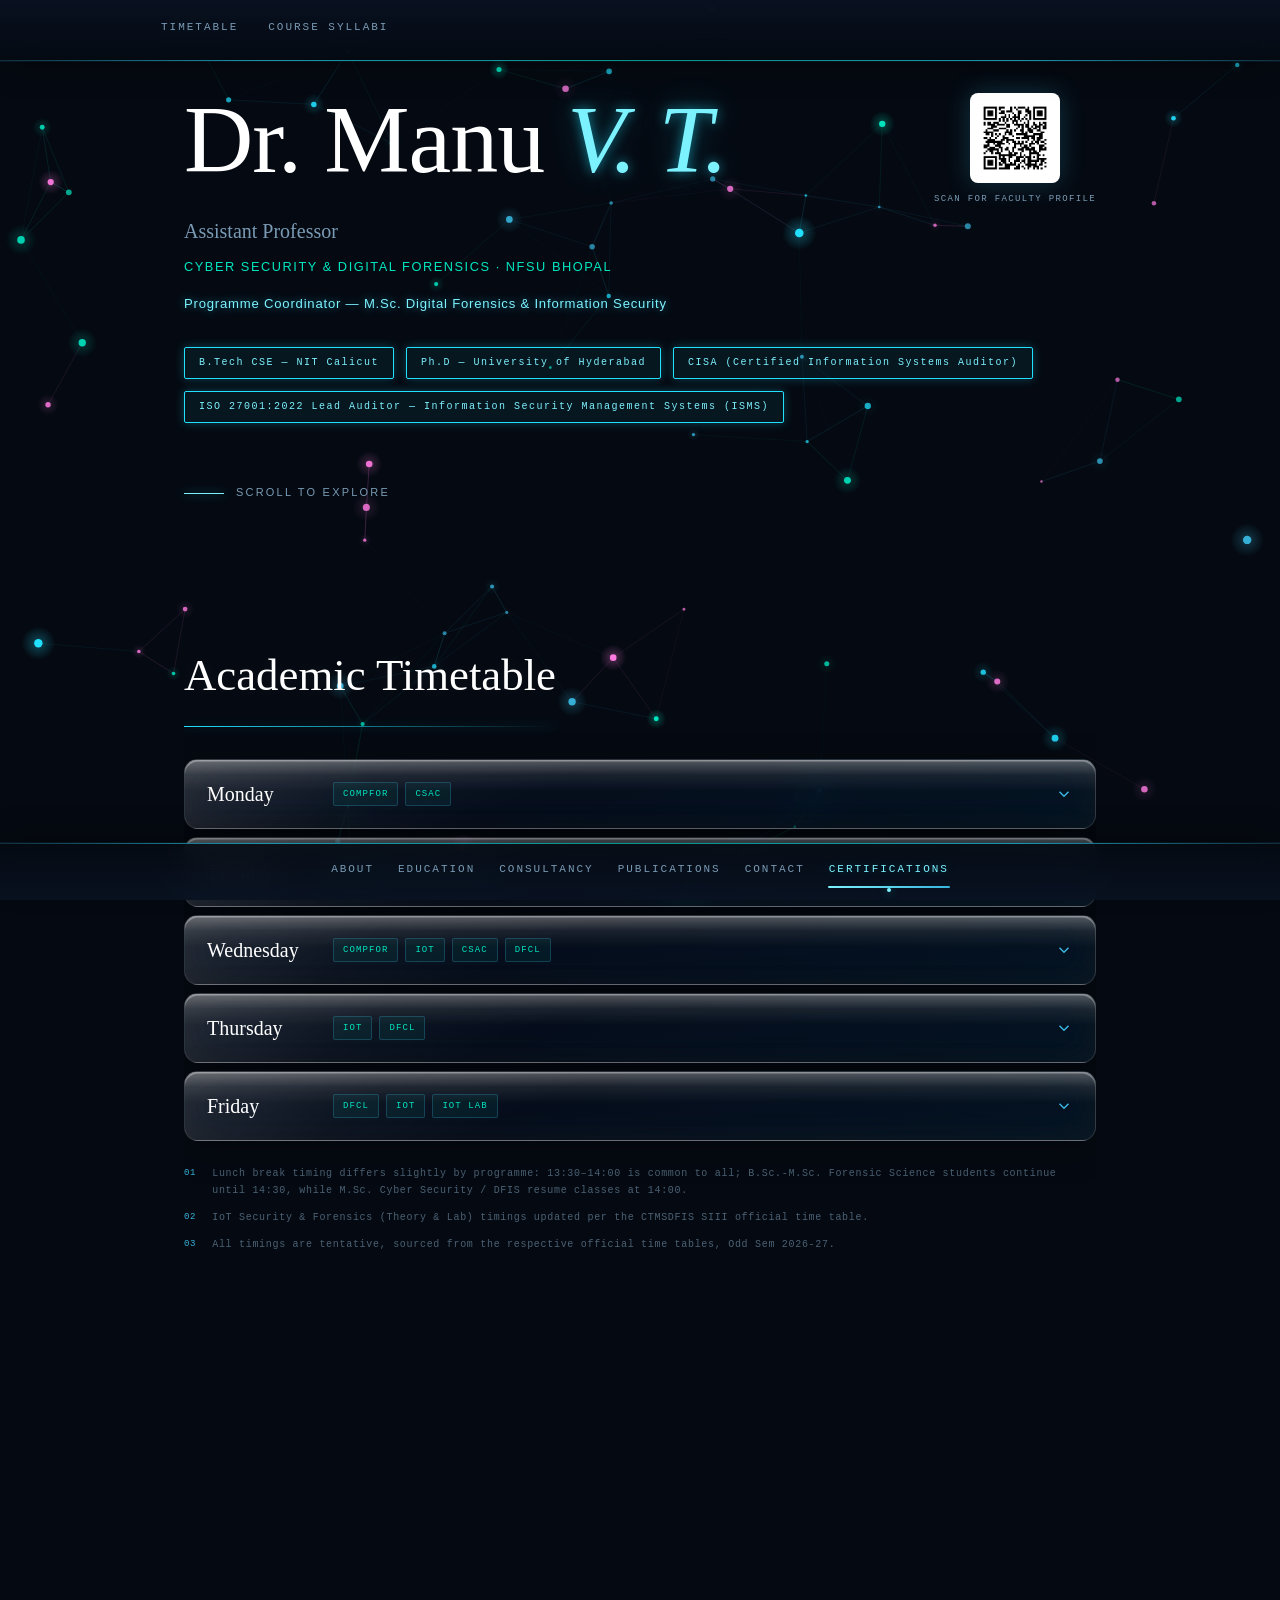
==== commit 4285adfd: "Update index.html" ====
--- a/index.html
+++ b/index.html
@@ -821,15 +821,15 @@
         <button class="acc-trigger tt-trigger" aria-expanded="false">
           <span class="tt-day-name">Monday</span>
           <div class="tt-day-preview">
-            <span class="tt-preview-chip">CompFor</span><span class="tt-preview-chip">AVA</span><span class="tt-preview-chip">CSAC</span>
+            <span class="tt-preview-chip">CompFor</span><span class="tt-preview-chip">CSAC</span>
           </div>
           <svg class="acc-chevron" viewBox="0 0 24 24" fill="none" stroke="currentColor" stroke-width="2"><polyline points="6 9 12 15 18 9"></polyline></svg>
         </button>
         <div class="acc-body"><div class="tt-slots">
           <div class="tt-slot"><div class="tt-slot-time">10:30&#8211;11:00</div><div class="tt-slot-content"><span class="tt-subject">Computer Forensics</span></div></div>
           <div class="tt-slot"><div class="tt-slot-time">11:00&#8211;11:30</div><div class="tt-slot-content"><span class="tt-subject">Computer Forensics</span><span class="tt-sub">(continued)</span></div></div>
-          <div class="tt-slot"><div class="tt-slot-time">11:30&#8211;12:00</div><div class="tt-slot-content"><span class="tt-subject">Audio Recognition &amp; Video Analysis</span><span class="tt-sub">FSMS24 SPIII-P3 &middot; M.Sc. FS, Forensic Physics Spec., Sem III &middot; w/ Dr. Praveen Kumar Yadav</span></div></div>
-          <div class="tt-slot"><div class="tt-slot-time">12:00&#8211;12:30</div><div class="tt-slot-content"><span class="tt-subject">Audio Recognition &amp; Video Analysis</span><span class="tt-sub">(continued)</span></div></div>
+          <div class="tt-slot tt-slot-free"><div class="tt-slot-time">11:30&#8211;12:00</div><div class="tt-slot-content">Free</div></div>
+          <div class="tt-slot tt-slot-free"><div class="tt-slot-time">12:00&#8211;12:30</div><div class="tt-slot-content">Free</div></div>
           <div class="tt-slot tt-slot-free"><div class="tt-slot-time">12:30&#8211;13:00</div><div class="tt-slot-content">Free</div></div>
           <div class="tt-slot tt-slot-free"><div class="tt-slot-time">13:00&#8211;13:30</div><div class="tt-slot-content">Free</div></div>
           <div class="tt-slot tt-slot-lunch"><div class="tt-slot-time">13:30&#8211;14:00</div><div class="tt-slot-content">&#8212; Lunch Break &#8212;</div></div>
@@ -848,15 +848,15 @@
         <button class="acc-trigger tt-trigger" aria-expanded="false">
           <span class="tt-day-name">Tuesday</span>
           <div class="tt-day-preview">
-            <span class="tt-preview-chip">CompFor</span><span class="tt-preview-chip">AVA</span><span class="tt-preview-chip">CSAC</span><span class="tt-preview-chip">DFCL</span>
+            <span class="tt-preview-chip">CompFor</span><span class="tt-preview-chip">CSAC</span><span class="tt-preview-chip">DFCL</span>
           </div>
           <svg class="acc-chevron" viewBox="0 0 24 24" fill="none" stroke="currentColor" stroke-width="2"><polyline points="6 9 12 15 18 9"></polyline></svg>
         </button>
         <div class="acc-body"><div class="tt-slots">
           <div class="tt-slot"><div class="tt-slot-time">10:30&#8211;11:00</div><div class="tt-slot-content"><span class="tt-subject">Computer Forensics</span></div></div>
           <div class="tt-slot"><div class="tt-slot-time">11:00&#8211;11:30</div><div class="tt-slot-content"><span class="tt-subject">Computer Forensics</span><span class="tt-sub">(continued)</span></div></div>
-          <div class="tt-slot"><div class="tt-slot-time">11:30&#8211;12:00</div><div class="tt-slot-content"><span class="tt-subject">Audio Recognition &amp; Video Analysis</span><span class="tt-sub">FSMS24 SPIII-P3 &middot; M.Sc. FS, Forensic Physics Spec., Sem III</span></div></div>
-          <div class="tt-slot"><div class="tt-slot-time">12:00&#8211;12:30</div><div class="tt-slot-content"><span class="tt-subject">Audio Recognition &amp; Video Analysis</span><span class="tt-sub">(continued)</span></div></div>
+          <div class="tt-slot tt-slot-free"><div class="tt-slot-time">11:30&#8211;12:00</div><div class="tt-slot-content">Free</div></div>
+          <div class="tt-slot tt-slot-free"><div class="tt-slot-time">12:00&#8211;12:30</div><div class="tt-slot-content">Free</div></div>
           <div class="tt-slot tt-slot-free"><div class="tt-slot-time">12:30&#8211;13:00</div><div class="tt-slot-content">Free</div></div>
           <div class="tt-slot tt-slot-free"><div class="tt-slot-time">13:00&#8211;13:30</div><div class="tt-slot-content">Free</div></div>
           <div class="tt-slot tt-slot-lunch"><div class="tt-slot-time">13:30&#8211;14:00</div><div class="tt-slot-content">&#8212; Lunch Break &#8212;</div></div>
@@ -902,15 +902,15 @@
         <button class="acc-trigger tt-trigger" aria-expanded="false">
           <span class="tt-day-name">Thursday</span>
           <div class="tt-day-preview">
-            <span class="tt-preview-chip">IoT</span><span class="tt-preview-chip">AVA</span><span class="tt-preview-chip">DFCL</span>
+            <span class="tt-preview-chip">IoT</span><span class="tt-preview-chip">DFCL</span>
           </div>
           <svg class="acc-chevron" viewBox="0 0 24 24" fill="none" stroke="currentColor" stroke-width="2"><polyline points="6 9 12 15 18 9"></polyline></svg>
         </button>
         <div class="acc-body"><div class="tt-slots">
           <div class="tt-slot"><div class="tt-slot-time">10:30&#8211;11:00</div><div class="tt-slot-content"><span class="tt-subject">IoT Security &amp; Forensics</span><span class="tt-sub">CTMSDFIS SIII P2</span></div></div>
           <div class="tt-slot"><div class="tt-slot-time">11:00&#8211;11:30</div><div class="tt-slot-content"><span class="tt-subject">IoT Security &amp; Forensics</span><span class="tt-sub">(continued)</span></div></div>
-          <div class="tt-slot"><div class="tt-slot-time">11:30&#8211;12:00</div><div class="tt-slot-content"><span class="tt-subject">Audio Recognition &amp; Video Analysis</span><span class="tt-sub">FSMS24 SPIII-P3 &middot; M.Sc. FS, Forensic Physics Spec., Sem III</span></div></div>
-          <div class="tt-slot"><div class="tt-slot-time">12:00&#8211;12:30</div><div class="tt-slot-content"><span class="tt-subject">Audio Recognition &amp; Video Analysis</span><span class="tt-sub">(continued)</span></div></div>
+          <div class="tt-slot tt-slot-free"><div class="tt-slot-time">11:30&#8211;12:00</div><div class="tt-slot-content">Free</div></div>
+          <div class="tt-slot tt-slot-free"><div class="tt-slot-time">12:00&#8211;12:30</div><div class="tt-slot-content">Free</div></div>
           <div class="tt-slot tt-slot-free"><div class="tt-slot-time">12:30&#8211;13:00</div><div class="tt-slot-content">Free</div></div>
           <div class="tt-slot tt-slot-free"><div class="tt-slot-time">13:00&#8211;13:30</div><div class="tt-slot-content">Free</div></div>
           <div class="tt-slot tt-slot-lunch"><div class="tt-slot-time">13:30&#8211;14:00</div><div class="tt-slot-content">&#8212; Lunch Break &#8212;</div></div>
@@ -929,7 +929,7 @@
         <button class="acc-trigger tt-trigger" aria-expanded="false">
           <span class="tt-day-name">Friday</span>
           <div class="tt-day-preview">
-            <span class="tt-preview-chip">DFCL</span><span class="tt-preview-chip">IoT / AVA</span><span class="tt-preview-chip">IoT Lab</span>
+            <span class="tt-preview-chip">DFCL</span><span class="tt-preview-chip">IoT</span><span class="tt-preview-chip">IoT Lab</span>
           </div>
           <svg class="acc-chevron" viewBox="0 0 24 24" fill="none" stroke="currentColor" stroke-width="2"><polyline points="6 9 12 15 18 9"></polyline></svg>
         </button>
@@ -941,8 +941,8 @@
           <div class="tt-slot"><div class="tt-slot-time">12:30&#8211;13:00</div><div class="tt-slot-content"><span class="tt-subject">Digital Forensics &amp; Cyber Law</span><span class="tt-sub">BSC-MJ-501 &middot; B.Sc.-M.Sc. Forensic Science, Sem V</span></div></div>
           <div class="tt-slot"><div class="tt-slot-time">13:00&#8211;13:30</div><div class="tt-slot-content"><span class="tt-subject">Digital Forensics &amp; Cyber Law</span><span class="tt-sub">(continued)</span></div></div>
           <div class="tt-slot tt-slot-lunch"><div class="tt-slot-time">13:30&#8211;14:00</div><div class="tt-slot-content">&#8212; Lunch Break &#8212;</div></div>
-          <div class="tt-slot tt-slot-clash"><div class="tt-slot-time">14:00&#8211;14:30</div><div class="tt-slot-content"><span class="tt-subject">&#9888; Clash</span><span class="tt-sub">IoT Security &amp; Forensics (CTMSDFIS SIII P2) / Audio Recognition &amp; Video Analysis both scheduled here</span></div></div>
-          <div class="tt-slot tt-slot-clash"><div class="tt-slot-time">14:30&#8211;15:00</div><div class="tt-slot-content"><span class="tt-subject">&#9888; Clash</span><span class="tt-sub">IoT Security &amp; Forensics (continued) / Audio Recognition &amp; Video Analysis (continued)</span></div></div>
+          <div class="tt-slot"><div class="tt-slot-time">14:00&#8211;14:30</div><div class="tt-slot-content"><span class="tt-subject">IoT Security &amp; Forensics</span><span class="tt-sub">CTMSDFIS SIII P2</span></div></div>
+          <div class="tt-slot"><div class="tt-slot-time">14:30&#8211;15:00</div><div class="tt-slot-content"><span class="tt-subject">IoT Security &amp; Forensics</span><span class="tt-sub">(continued)</span></div></div>
           <div class="tt-slot"><div class="tt-slot-time">15:00&#8211;15:30</div><div class="tt-slot-content"><span class="tt-subject">IoT Security &amp; Forensics Lab</span><span class="tt-sub">CTMSDFIS SIII L2</span></div></div>
           <div class="tt-slot"><div class="tt-slot-time">15:30&#8211;16:00</div><div class="tt-slot-content"><span class="tt-subject">IoT Security &amp; Forensics Lab</span><span class="tt-sub">(continued)</span></div></div>
           <div class="tt-slot"><div class="tt-slot-time">16:00&#8211;16:30</div><div class="tt-slot-content"><span class="tt-subject">IoT Security &amp; Forensics Lab</span><span class="tt-sub">(continued)</span></div></div>
@@ -954,10 +954,9 @@
 
     </div>
     <div class="cs-notes" style="margin-top:24px;">
-      <div class="cs-note"><span class="cs-note-num">01</span><span>Lunch break timing differs slightly by programme: 13:30&#8211;14:00 is common to all; B.Sc.-M.Sc. Forensic Science students continue until 14:30, while M.Sc. Cyber Security / DFIS / Forensic Physics resume classes at 14:00.</span></div>
-      <div class="cs-note"><span class="cs-note-num">02</span><span>One schedule clash is currently flagged (Fri 14:00&#8211;15:00) between IoT Security &amp; Forensics (CTMSDFIS SIII P2) and Audio Recognition &amp; Video Analysis, pending resolution with the respective Programme Coordinators.</span></div>
-      <div class="cs-note"><span class="cs-note-num">03</span><span>IoT Security &amp; Forensics (Theory &amp; Lab) timings updated per the CTMSDFIS SIII official time table.</span></div>
-      <div class="cs-note"><span class="cs-note-num">04</span><span>All timings are tentative, sourced from the respective official time tables, Odd Sem 2026-27.</span></div>
+      <div class="cs-note"><span class="cs-note-num">01</span><span>Lunch break timing differs slightly by programme: 13:30&#8211;14:00 is common to all; B.Sc.-M.Sc. Forensic Science students continue until 14:30, while M.Sc. Cyber Security / DFIS resume classes at 14:00.</span></div>
+      <div class="cs-note"><span class="cs-note-num">02</span><span>IoT Security &amp; Forensics (Theory &amp; Lab) timings updated per the CTMSDFIS SIII official time table.</span></div>
+      <div class="cs-note"><span class="cs-note-num">03</span><span>All timings are tentative, sourced from the respective official time tables, Odd Sem 2026-27.</span></div>
     </div>
   </section>
 
@@ -1158,71 +1157,6 @@
             <li>EC-Council, "Computer Hacking Forensic Investigator v.9."</li>
             <li>Harish Chander, "Cyber Laws and IT Protection," PHI Learning, 2012.</li>
             <li>Karnika Seth, "Computers, Internet and New Technology Laws," Lexis Nexis Butterworth Wadhwa, 2012.</li>
-          </ul>
-
-        </div></div>
-      </div>
-
-      <div class="acc-item">
-        <button class="acc-trigger syl-trigger" aria-expanded="false">
-          <div class="syl-head-text"><span class="syl-code">FSMS24 SIII SP-III P3</span><span class="syl-title">Audio Recognition and Video Analysis</span></div>
-          <svg class="acc-chevron" viewBox="0 0 24 24" fill="none" stroke="currentColor" stroke-width="2"><polyline points="6 9 12 15 18 9"></polyline></svg>
-        </button>
-        <div class="acc-body"><div class="syl-body-inner">
-
-          <table class="cs-tier-table">
-            <thead><tr><th>L</th><th>T</th><th>P</th><th>C</th><th>TCH</th><th>TA-1&amp;2</th><th>MSE</th><th>Univ. Exam</th><th>Total</th></tr></thead>
-            <tbody><tr>
-              <td>4</td><td>0</td><td>0</td><td>4</td><td>4</td>
-              <td>50 <span class="cs-svc-sub">01:30</span></td>
-              <td>50 <span class="cs-svc-sub">01:30</span></td>
-              <td>100 <span class="cs-svc-sub">03:00</span></td>
-              <td class="cs-price">200</td>
-            </tr></tbody>
-          </table>
-          <div class="syl-joint-note">Jointly taught with Dr. Praveen Kumar Yadav &mdash; M.Sc. Forensic Science, Specialization III (Forensic Physics and Ballistics), Semester III.</div>
-
-          <div class="syl-block-label">Course Objectives</div>
-          <p class="syl-objective">A comprehensive understanding of forensic voice and video analysis &mdash; covering the history and theory of voice production, speaker recognition and profiling techniques, handling and examination of audio evidence, and forensic video examination including processing, authentication, legal admissibility, biometric analysis and CCTV forensics through related case studies.</p>
-
-          <div class="syl-block-label">Units</div>
-          <div class="syl-unit">
-            <div class="syl-unit-head"><span class="syl-unit-tag">Unit I &middot; 15 Hrs</span><span class="syl-unit-title">Introduction to Voice Identification / Speaker Recognition</span></div>
-            <p>History of voice analysis, voice production theory, interspeaker/intraspeaker variations, text-dependent/independent recognition, discriminating tests, handling and physical examination of audio recording evidences, marking of speakers, preparation of working copies.</p>
-          </div>
-          <div class="syl-unit">
-            <div class="syl-unit-head"><span class="syl-unit-tag">Unit II &middot; 15 Hrs</span><span class="syl-unit-title">Speaker Profiling</span></div>
-            <p>Segregation of speech samples, auditory/spectrographic/automatic recognition techniques, enhancement and normalization, authenticity and integrity, speech signal processing, Fourier analysis, analogue-to-digital conversion, instruments, report writing, admissibility of audio evidence in court.</p>
-          </div>
-          <div class="syl-unit">
-            <div class="syl-unit-head"><span class="syl-unit-tag">Unit III &middot; 15 Hrs</span><span class="syl-unit-title">Forensic Video Examination</span></div>
-            <p>Definition, scope, significance in crime investigation, collection/handling/preservation of video files, frame extraction, shot-by-shot analysis, video authentication, metadata analysis, hash value generation, biometric analysis, facial biometrics.</p>
-          </div>
-          <div class="syl-unit">
-            <div class="syl-unit-head"><span class="syl-unit-tag">Unit IV &middot; 15 Hrs</span><span class="syl-unit-title">CCTV Forensics</span></div>
-            <p>Acquisition/handling/preservation of CCTV footage, hash generation, DVR/NVR extraction, chain of custody, authentication and enhancement, forensic tools, legal admissibility.</p>
-          </div>
-
-          <div class="syl-block-label">Learning Outcomes</div>
-          <ol class="syl-list">
-            <li>Detailed insight into audio, video and image forensics.</li>
-            <li>Understand how multimedia evidences are collected and analysed for forensic investigation.</li>
-            <li>Learn about the legal admissibility of multimedia evidences.</li>
-          </ol>
-
-          <div class="syl-block-label">References</div>
-          <ul class="syl-refs">
-            <li>Hill, T. (2020). CCTV Handbook. Independently published.</li>
-            <li>Damjanovski, V. (2005). CCTV: Networking and Digital Technology, 2nd ed. Butterworth-Heinemann.</li>
-            <li>Kroener, I. (2014). CCTV: A Technology under the Radar? Routledge.</li>
-            <li>Types of CCTV Cameras &ndash; The Complete Guide, Business Watch (2020).</li>
-            <li>Paul, D., &amp; Puvvala, C. (2020). Video Analytics Using Deep Learning. Apress.</li>
-            <li>The 2022 Report on Video Analytics, Intelligence, Surveillance, Reconnaissance and Object Recognition Technologies. ICON Group International.</li>
-            <li>Carle, B., &amp; Jensen, R. C. (2018). Understanding Video Management Systems.</li>
-            <li>Wolper, V. E. (2020). Photograph Restoration and Enhancement, 3rd ed. Mercury Learning &amp; Information.</li>
-            <li>Phil Rose &amp; James Robertson, Forensic Speaker Identification.</li>
-            <li>Harry Hollien, Forensic Voice Identification.</li>
-            <li>Ray D Kent &amp; Charles Read, The Acoustic Analysis of Speech.</li>
           </ul>
 
         </div></div>
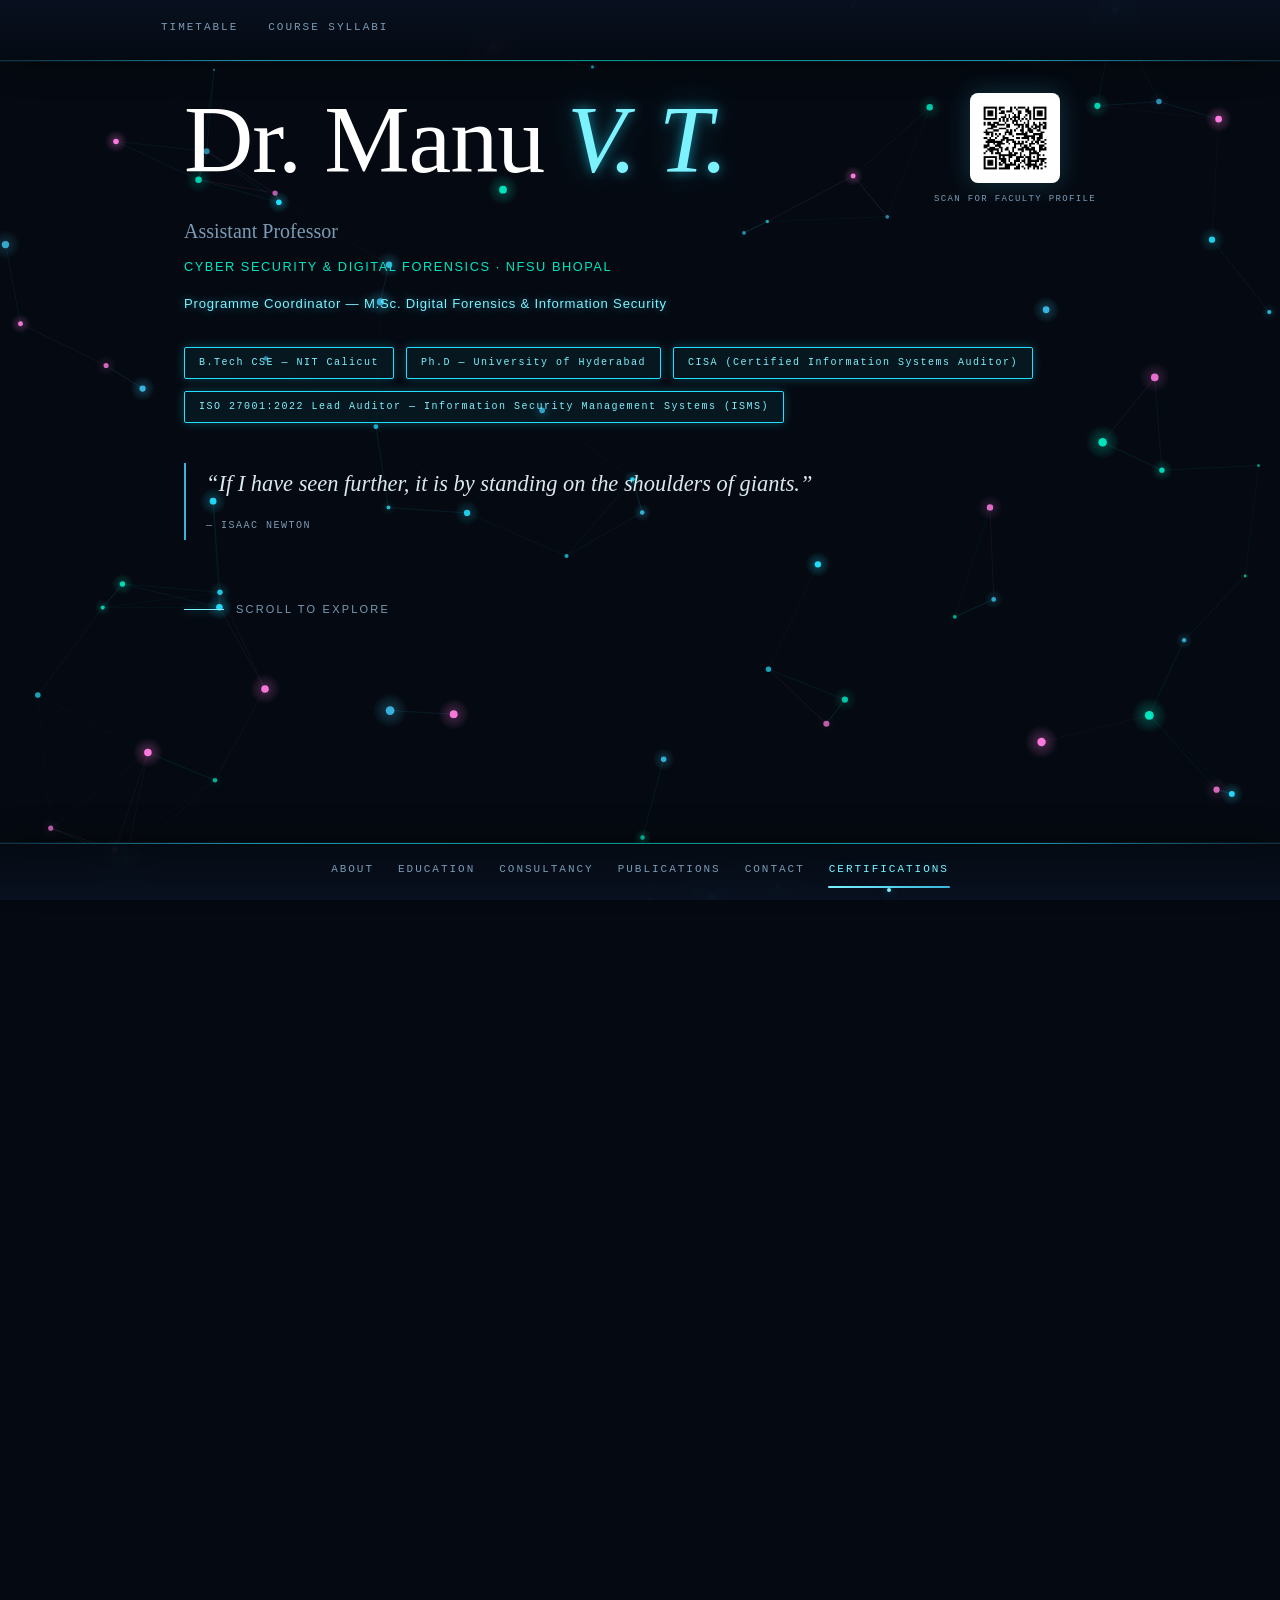
==== commit bfd1e663: "Update index.html" ====
--- a/index.html
+++ b/index.html
@@ -2,14 +2,20 @@
 <html lang="en"><head>
 <meta charset="UTF-8">
 <meta name="viewport" content="width=device-width, initial-scale=1.0">
-<meta http-equiv="Content-Security-Policy" content="default-src 'self'; script-src 'self' 'unsafe-inline'; style-src 'self' 'unsafe-inline' https://fonts.googleapis.com; font-src 'self' https://fonts.gstatic.com; img-src 'self' data:; connect-src 'none'; object-src 'none'; base-uri 'self'; form-action 'none'; frame-ancestors 'none'; upgrade-insecure-requests">
+<meta http-equiv="Content-Security-Policy" content="default-src 'self'; script-src 'self' 'unsafe-inline'; style-src 'self' 'unsafe-inline'; font-src 'self'; img-src 'self' data:; connect-src 'none'; object-src 'none'; base-uri 'self'; form-action 'none'; frame-ancestors 'none'; upgrade-insecure-requests">
 <meta http-equiv="X-Content-Type-Options" content="nosniff">
 <meta name="referrer" content="strict-origin-when-cross-origin">
 <title>Dr. Manu V. T. | Personal Homepage</title>
-<link rel="preconnect" href="https://fonts.googleapis.com/">
-<link rel="preconnect" href="https://fonts.gstatic.com/" crossorigin>
-<link href="https://fonts.googleapis.com/css2?family=Playfair+Display:ital,wght@0,400;0,500;0,600;1,400;1,500;1,600&family=Inter:wght@300;400;500;600;700&family=JetBrains+Mono:wght@400;500&display=swap" rel="stylesheet">
 <style>
+  /* Fonts are bundled locally (fonts/) so the page works without internet */
+  @font-face { font-family: 'Playfair Display'; font-style: normal; font-weight: 400 900; font-display: swap;
+    src: url('fonts/playfair-display-latin-wght-normal.woff2') format('woff2'); }
+  @font-face { font-family: 'Playfair Display'; font-style: italic; font-weight: 400 900; font-display: swap;
+    src: url('fonts/playfair-display-latin-wght-italic.woff2') format('woff2'); }
+  @font-face { font-family: 'Inter'; font-style: normal; font-weight: 100 900; font-display: swap;
+    src: url('fonts/inter-latin-wght-normal.woff2') format('woff2'); }
+  @font-face { font-family: 'JetBrains Mono'; font-style: normal; font-weight: 100 800; font-display: swap;
+    src: url('fonts/jetbrains-mono-latin-wght-normal.woff2') format('woff2'); }
   :root {
     --bg: #050a12;
     --surface: rgba(10,20,38,0.82);
@@ -110,6 +116,20 @@
     letter-spacing: 0.15em; padding: 6px 14px;
     border: 1px solid var(--accent); color: var(--accent);
     border-radius: 2px; background: rgba(56,180,220,0.07);
+  }
+  .hero-quote {
+    margin: 40px 0 0; padding: 4px 0 4px 20px;
+    border-left: 2px solid var(--accent); max-width: 640px;
+    opacity: 0; animation: fadeUp 0.8s ease forwards 1.1s;
+  }
+  .hero-quote p {
+    font-family: var(--heading-font); font-style: italic;
+    font-size: clamp(1.1rem, 2.2vw, 1.4rem); font-weight: 300;
+    line-height: 1.5; color: var(--text); margin: 0 0 8px;
+  }
+  .hero-quote cite {
+    font-family: var(--mono-font); font-style: normal; font-size: 10px;
+    letter-spacing: 0.15em; text-transform: uppercase; color: var(--muted);
   }
   .scroll-hint {
     margin-top: 60px; display: flex; align-items: center; gap: 12px;
@@ -806,6 +826,10 @@
       <span class="cert-badge">CISA (Certified Information Systems Auditor)</span>
       <span class="cert-badge">ISO 27001:2022 Lead Auditor — Information Security Management Systems (ISMS)</span>
     </div>
+    <blockquote class="hero-quote">
+      <p>&ldquo;If I have seen further, it is by standing on the shoulders of giants.&rdquo;</p>
+      <cite>— Isaac Newton</cite>
+    </blockquote>
     <div class="scroll-hint">
       <span class="scroll-line"></span>
       <span>Scroll to explore</span>
@@ -1746,6 +1770,11 @@
   updateClock();
   setInterval(updateClock, 1000);
 })();
+
+// Offline support: cache the site after the first visit (only works over http/https)
+if ('serviceWorker' in navigator && location.protocol.startsWith('http')) {
+  navigator.serviceWorker.register('sw.js').catch(function () {});
+}
 </script>
 
 </body></html>
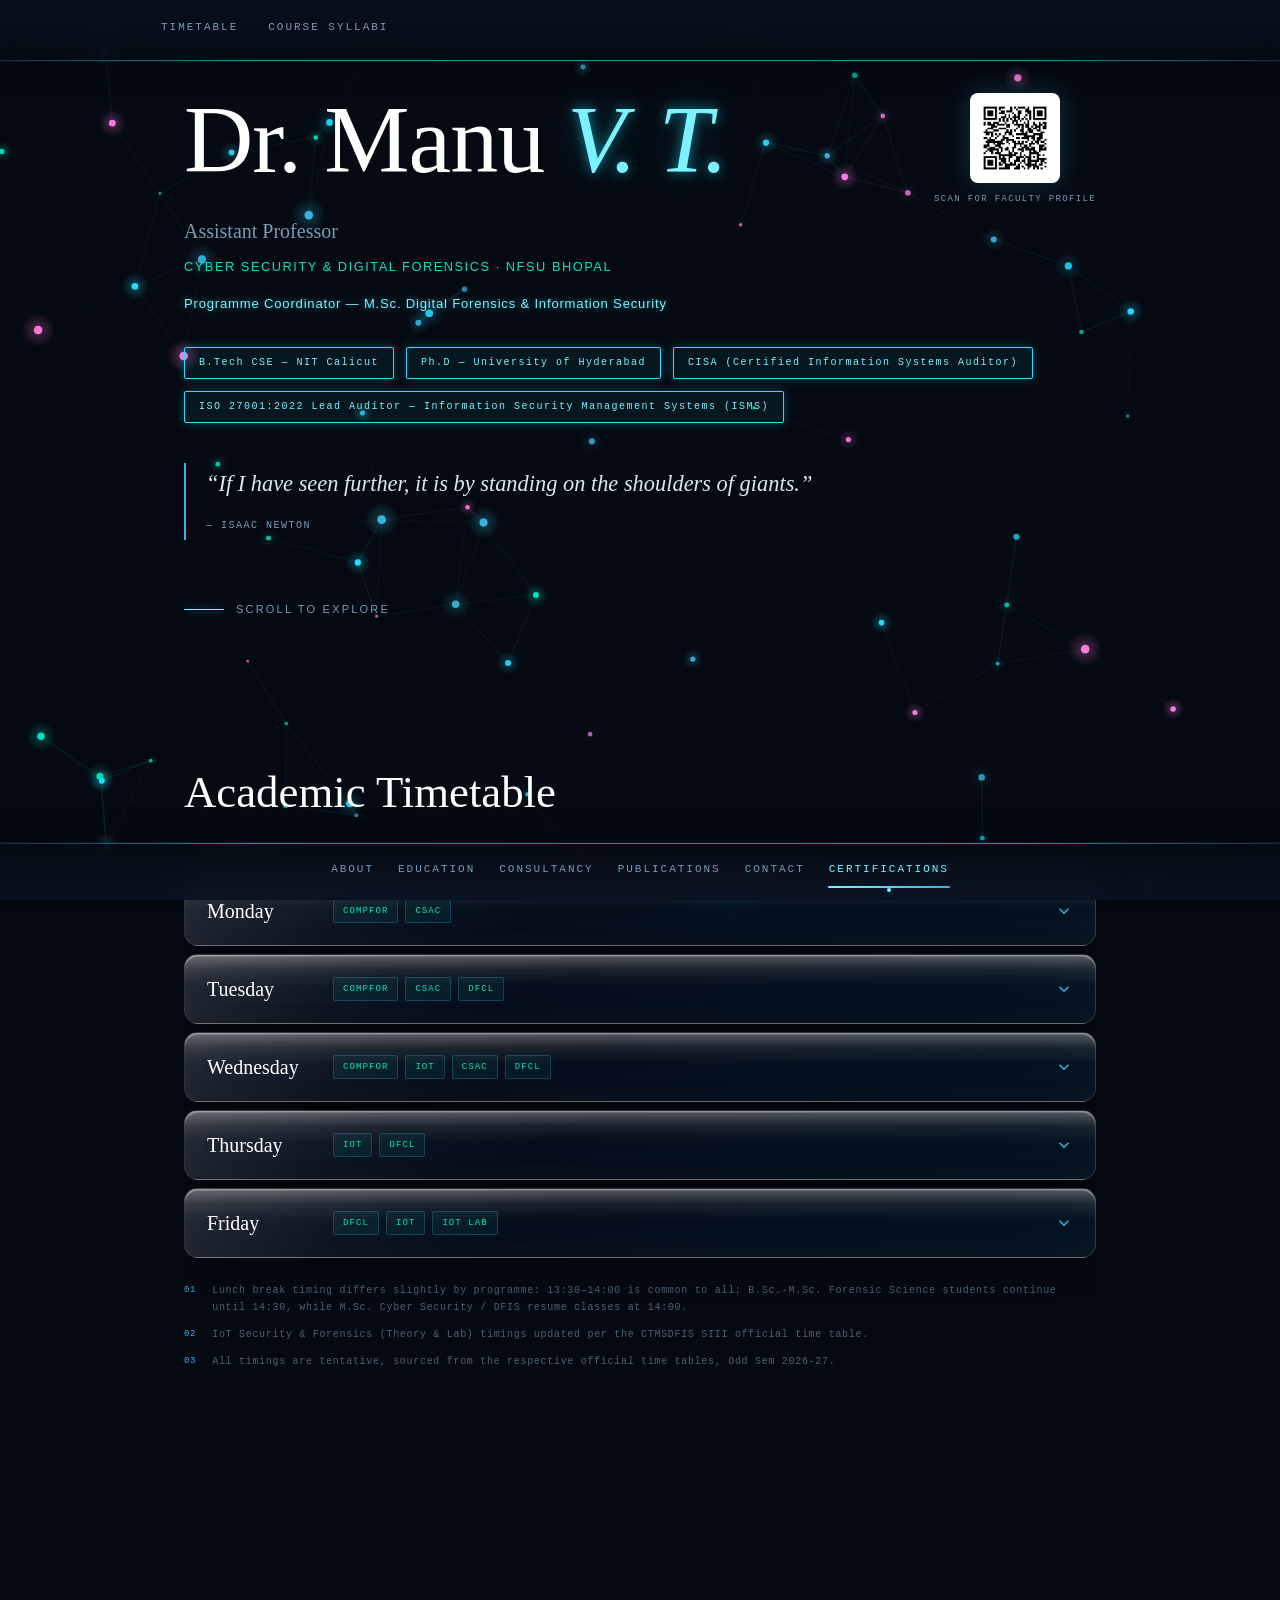
==== commit f2ad2477: "Update index.html" ====
--- a/index.html
+++ b/index.html
@@ -783,6 +783,46 @@
   .cs-price { text-shadow: 0 0 8px var(--pink-glow-soft); }
   .inline-accent { text-shadow: 0 0 6px rgba(56,180,220,0.3); }
 
+  /* ---- Compact mobile hero (matches phone reference layout) ---- */
+  @media (max-width: 640px) {
+    .page-wrap { padding-top: 50px; }
+    .hero { padding: 10px 0 40px; }
+    .hero-name-row {
+      flex-wrap: nowrap; align-items: center;
+      gap: 12px; margin-bottom: 6px;
+    }
+    .hero h1 { font-size: clamp(1.8rem, 8vw, 2.3rem); line-height: 1.1; margin-bottom: 0; }
+    .hero-qr { flex-shrink: 0; gap: 4px; }
+    .hero-qr img { width: 56px; height: 56px; padding: 6px; border-radius: 7px; }
+    .hero-qr-label {
+      font-size: 7px; letter-spacing: 0.08em; line-height: 1.3;
+      max-width: 56px;
+    }
+    .hero-role { font-size: 1.05rem; line-height: 1.3; margin-bottom: 2px; }
+    .hero-dept {
+      font-size: clamp(0.56rem, 2.35vw, 0.66rem); letter-spacing: 0.08em;
+      line-height: 1.5; margin-bottom: 6px; white-space: nowrap;
+    }
+    .hero-coord { font-size: 0.74rem; line-height: 1.4; letter-spacing: 0.03em; margin-bottom: 14px; }
+    .hero-certs { gap: 6px; }
+    .cert-badge {
+      font-size: 8.5px; letter-spacing: 0.03em; line-height: 1.45;
+      padding: 2px 8px;
+    }
+    .hero-quote { margin-top: 16px; padding: 2px 0 2px 14px; }
+    .hero-quote p { font-size: 1.05rem; line-height: 1.35; margin-bottom: 4px; }
+    .hero-quote cite { font-size: 9px; }
+    .scroll-hint { margin-top: 24px; font-size: 10px; }
+
+    /* Compact navigation bars so less of the screen is covered */
+    .sticky-nav { padding: 8px 16px; }
+    .sticky-nav-bottom { padding: 6px 12px; }
+    .nav-inner { gap: 20px; }
+    .sticky-nav-bottom .nav-inner { gap: 2px 16px; }
+    .nav-inner a { font-size: 10px; letter-spacing: 0.14em; }
+    .sticky-nav-bottom .nav-inner a { padding: 4px 1px 6px; }
+  }
+
 </style>
 </head>
 <body>
@@ -793,7 +833,7 @@
 
   <nav class="sticky-nav">
     <div class="nav-inner">
-      <a href="#timetable">Timetable</a>
+      <a href="#timetable" class="active">Timetable</a>
       <a href="#syllabi">Course Syllabi</a>
     </div>
   </nav>
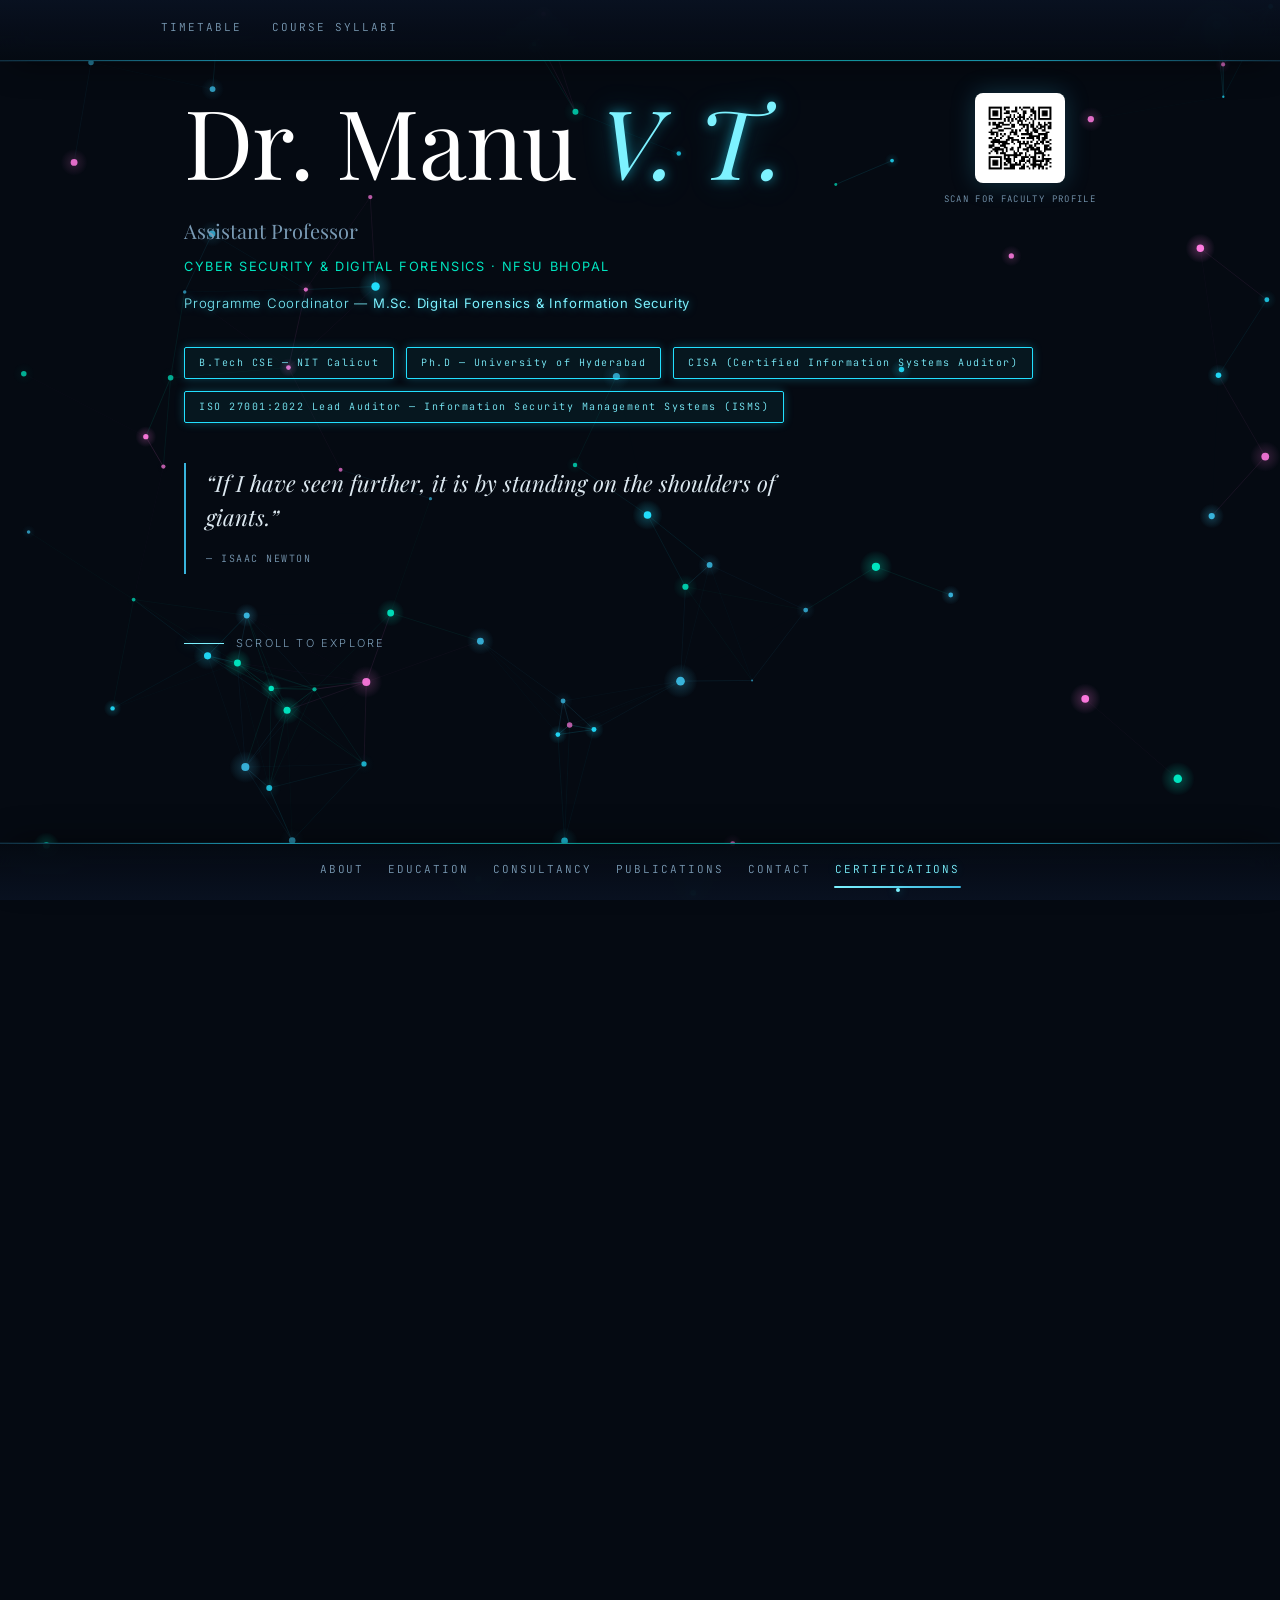
==== commit 8a636fe7: "Update index.html" ====
--- a/index.html
+++ b/index.html
@@ -7,15 +7,14 @@
 <meta name="referrer" content="strict-origin-when-cross-origin">
 <title>Dr. Manu V. T. | Personal Homepage</title>
 <style>
-  /* Fonts are bundled locally (fonts/) so the page works without internet */
   @font-face { font-family: 'Playfair Display'; font-style: normal; font-weight: 400 900; font-display: swap;
-    src: url('fonts/playfair-display-latin-wght-normal.woff2') format('woff2'); }
+    src: url('playfair-display-latin-wght-normal.woff2') format('woff2'); }
   @font-face { font-family: 'Playfair Display'; font-style: italic; font-weight: 400 900; font-display: swap;
-    src: url('fonts/playfair-display-latin-wght-italic.woff2') format('woff2'); }
+    src: url('playfair-display-latin-wght-italic.woff2') format('woff2'); }
   @font-face { font-family: 'Inter'; font-style: normal; font-weight: 100 900; font-display: swap;
-    src: url('fonts/inter-latin-wght-normal.woff2') format('woff2'); }
+    src: url('inter-latin-wght-normal.woff2') format('woff2'); }
   @font-face { font-family: 'JetBrains Mono'; font-style: normal; font-weight: 100 800; font-display: swap;
-    src: url('fonts/jetbrains-mono-latin-wght-normal.woff2') format('woff2'); }
+    src: url('jetbrains-mono-latin-wght-normal.woff2') format('woff2'); }
   :root {
     --bg: #050a12;
     --surface: rgba(10,20,38,0.82);
